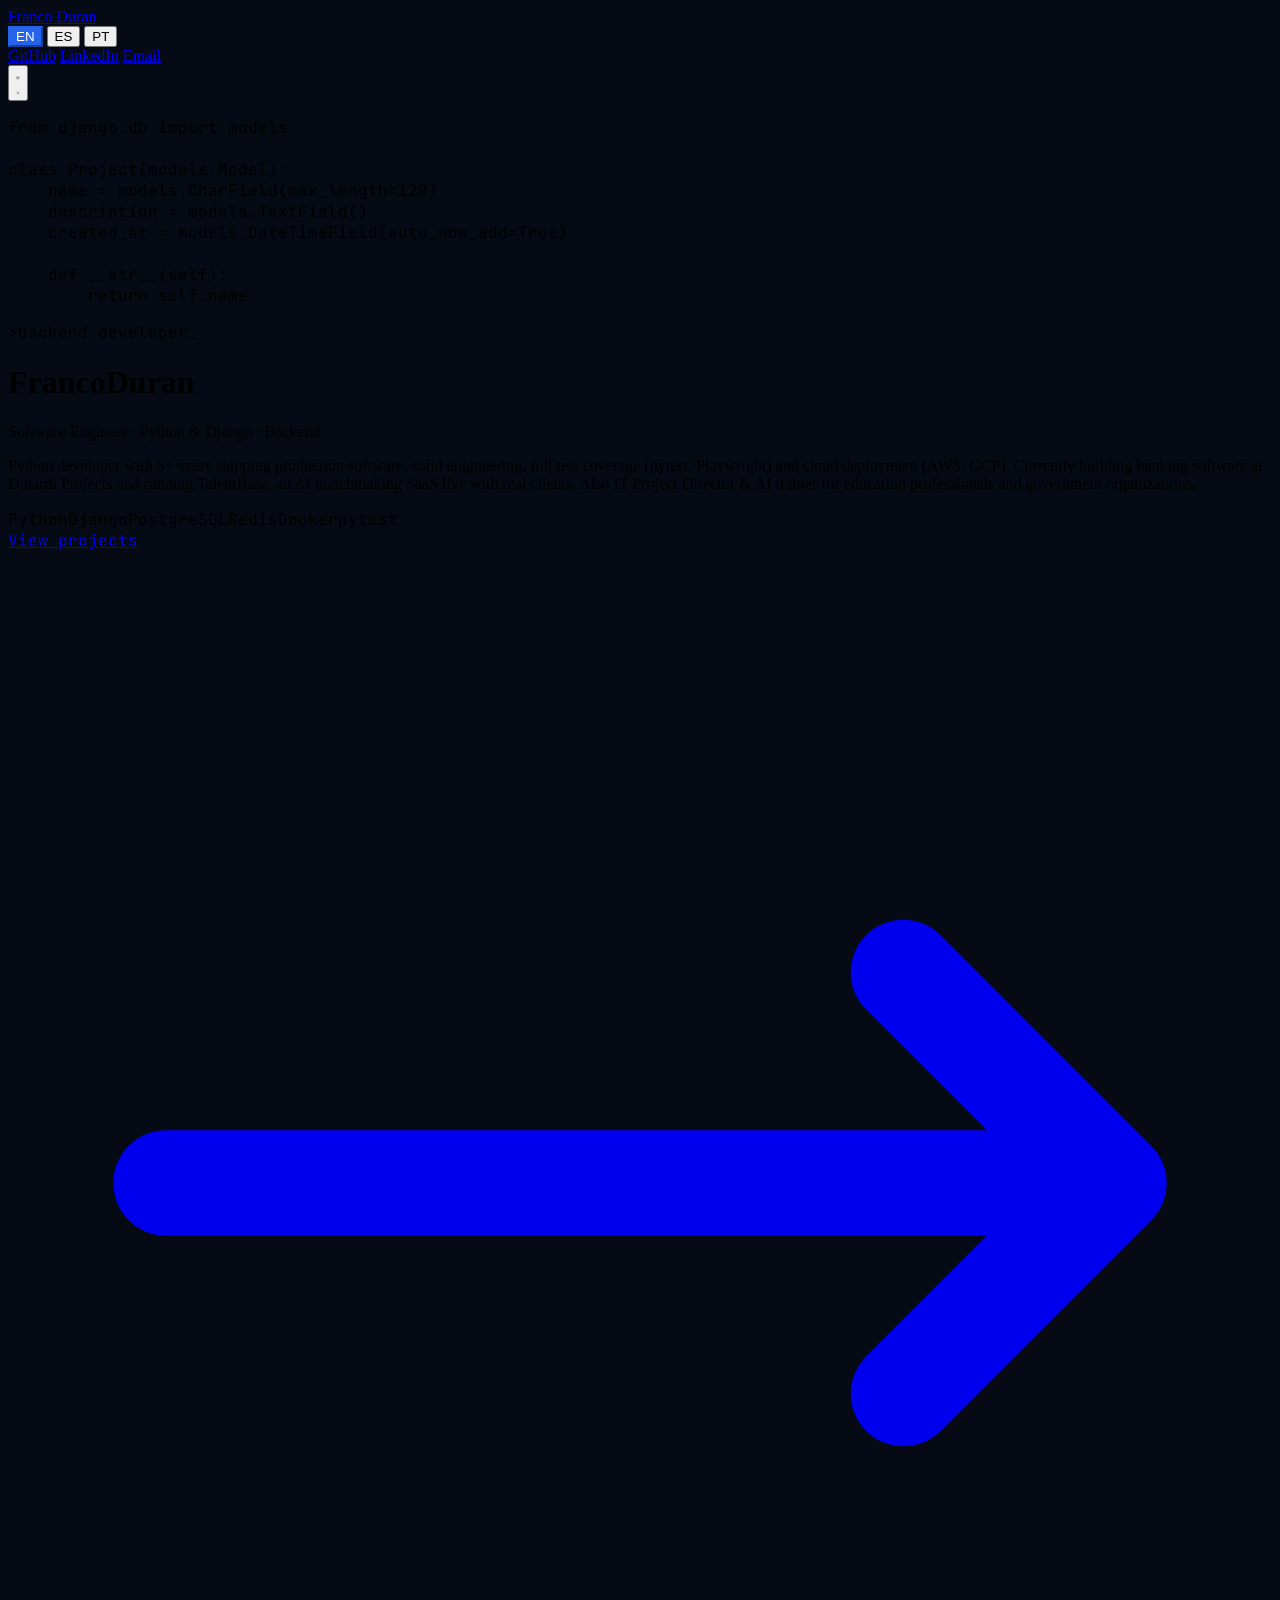
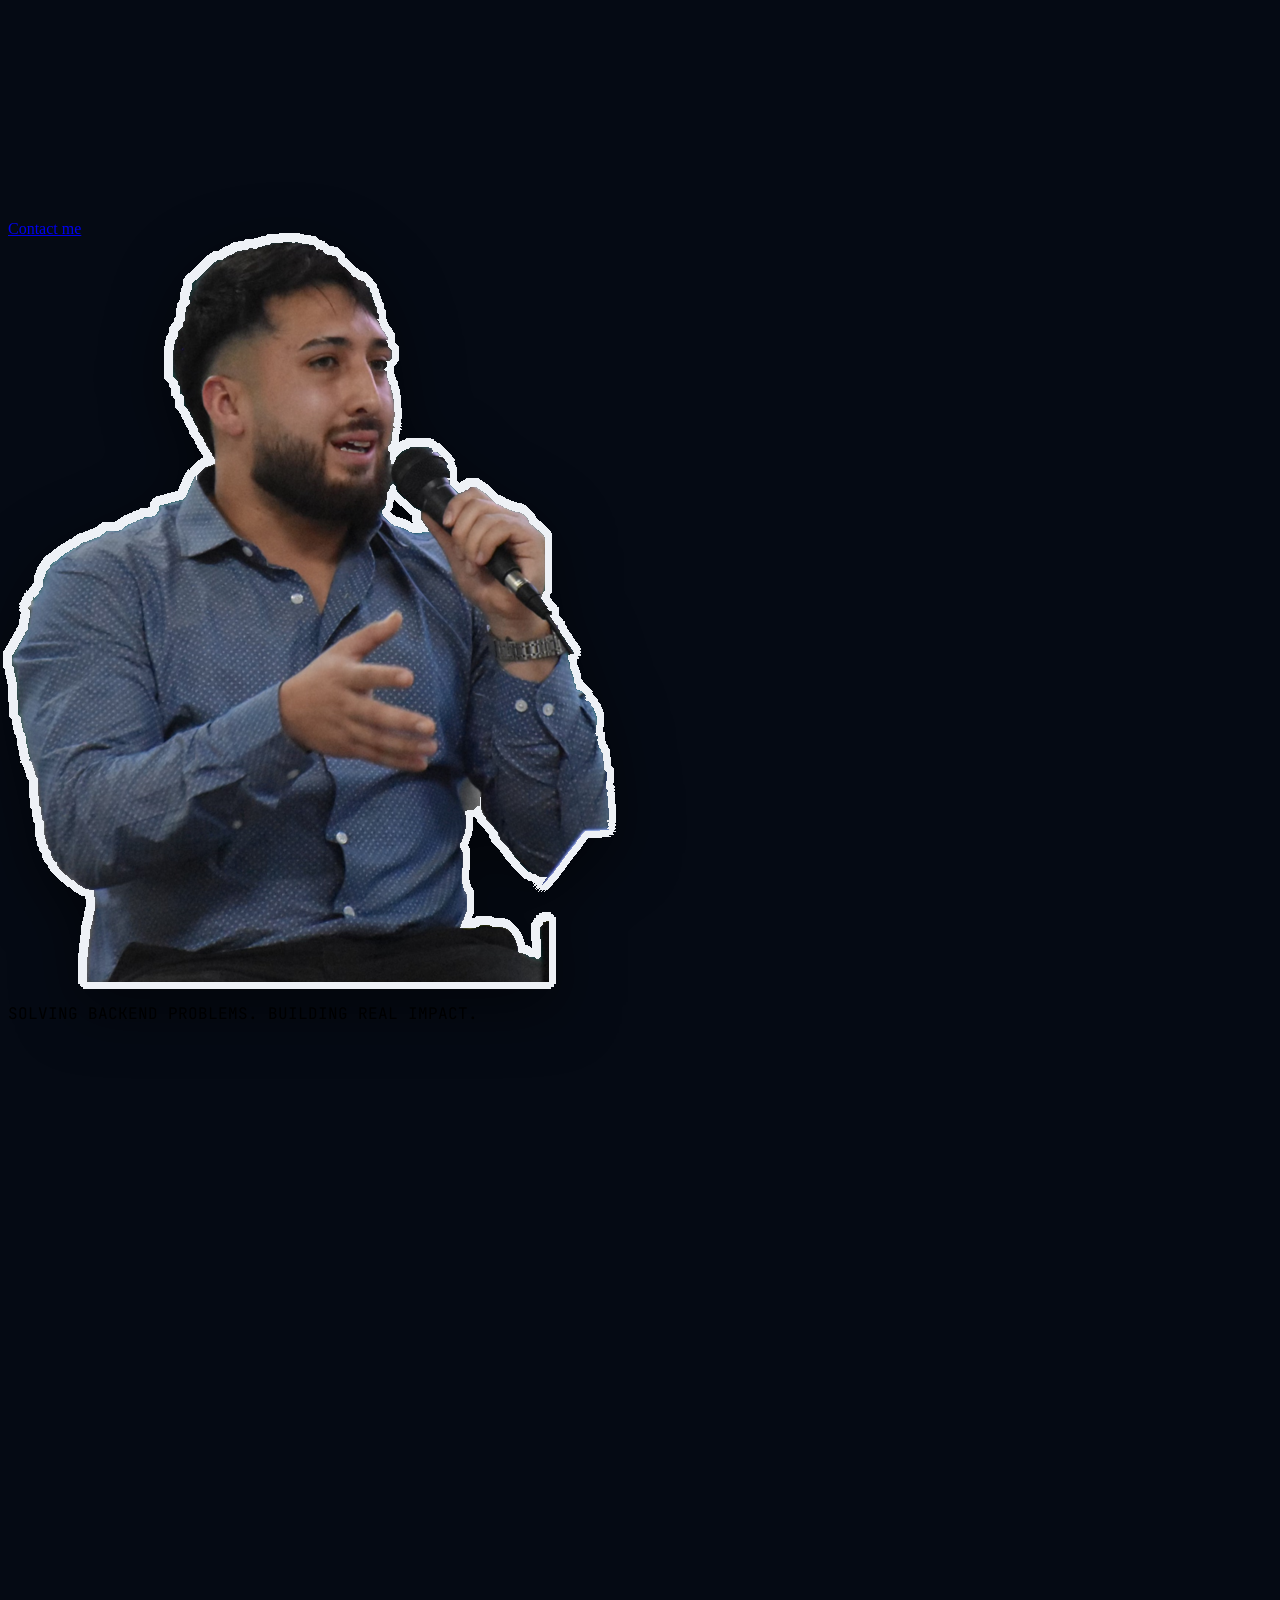
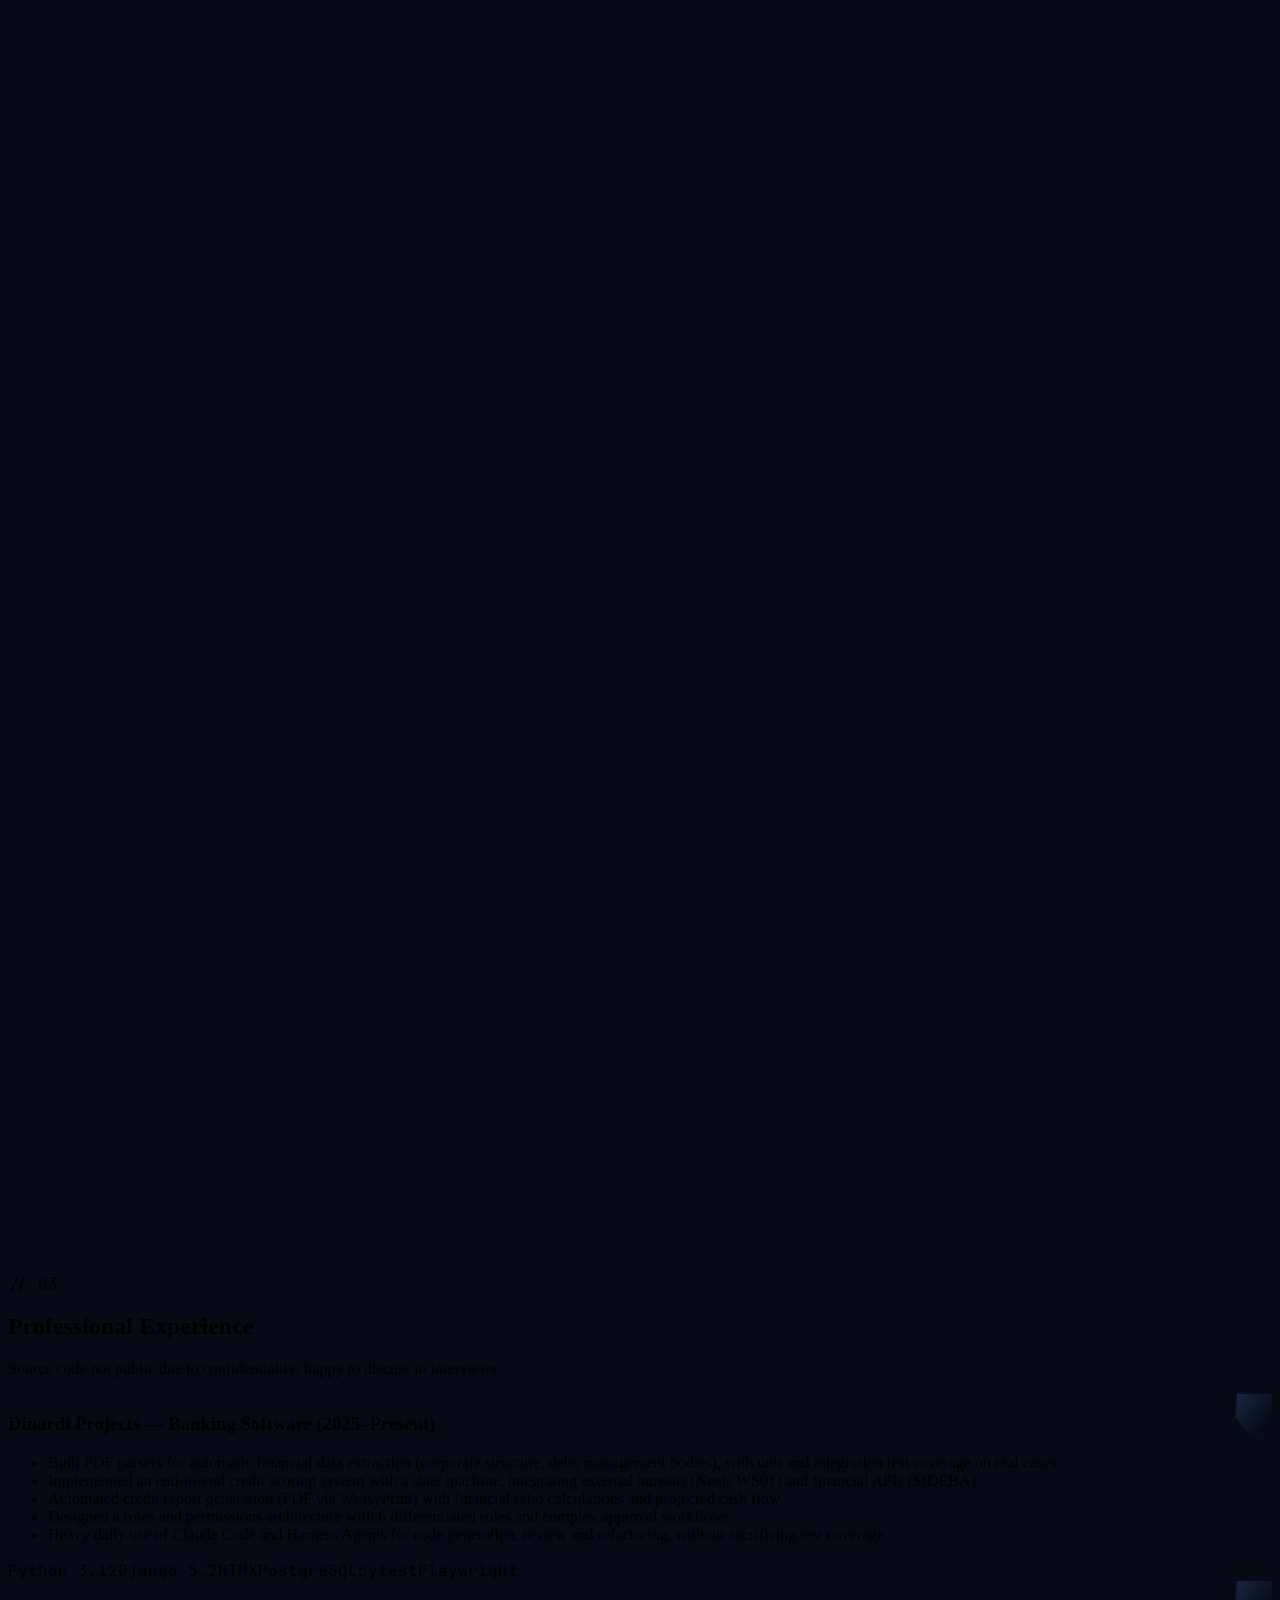
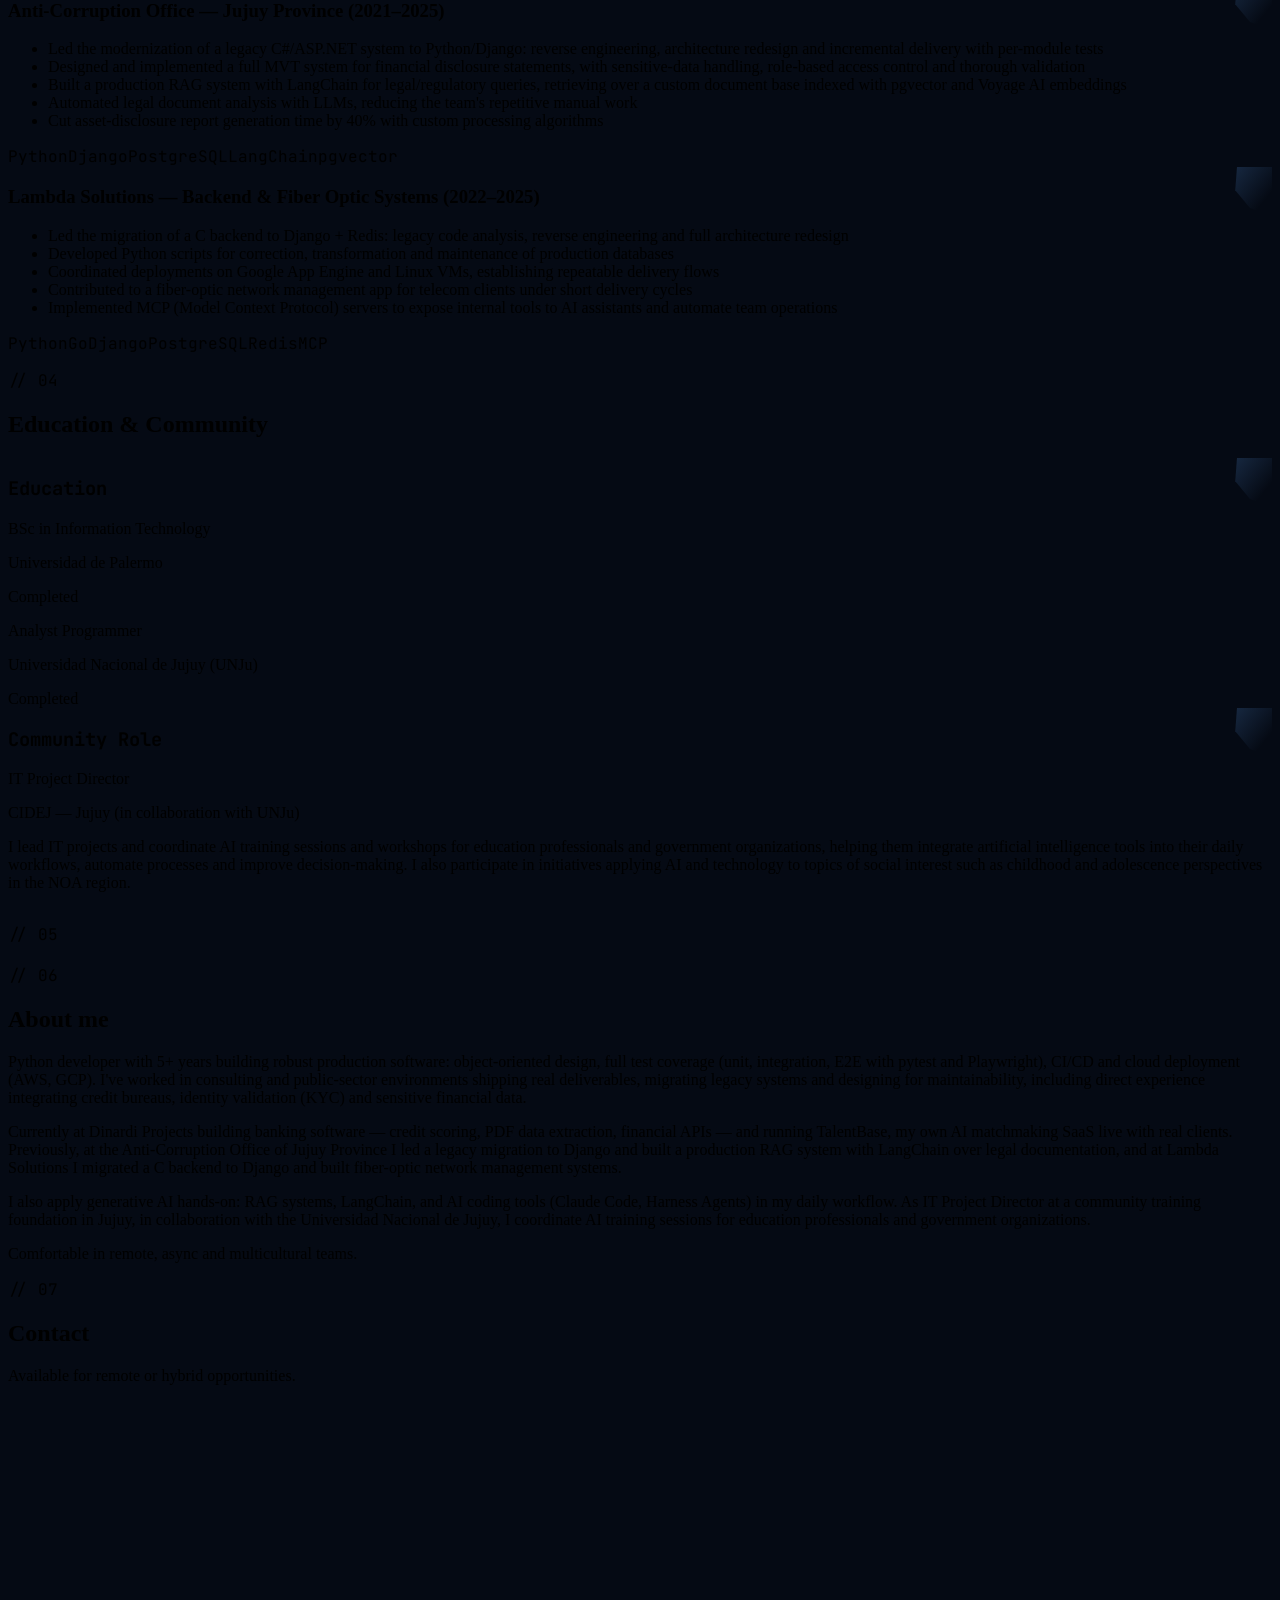
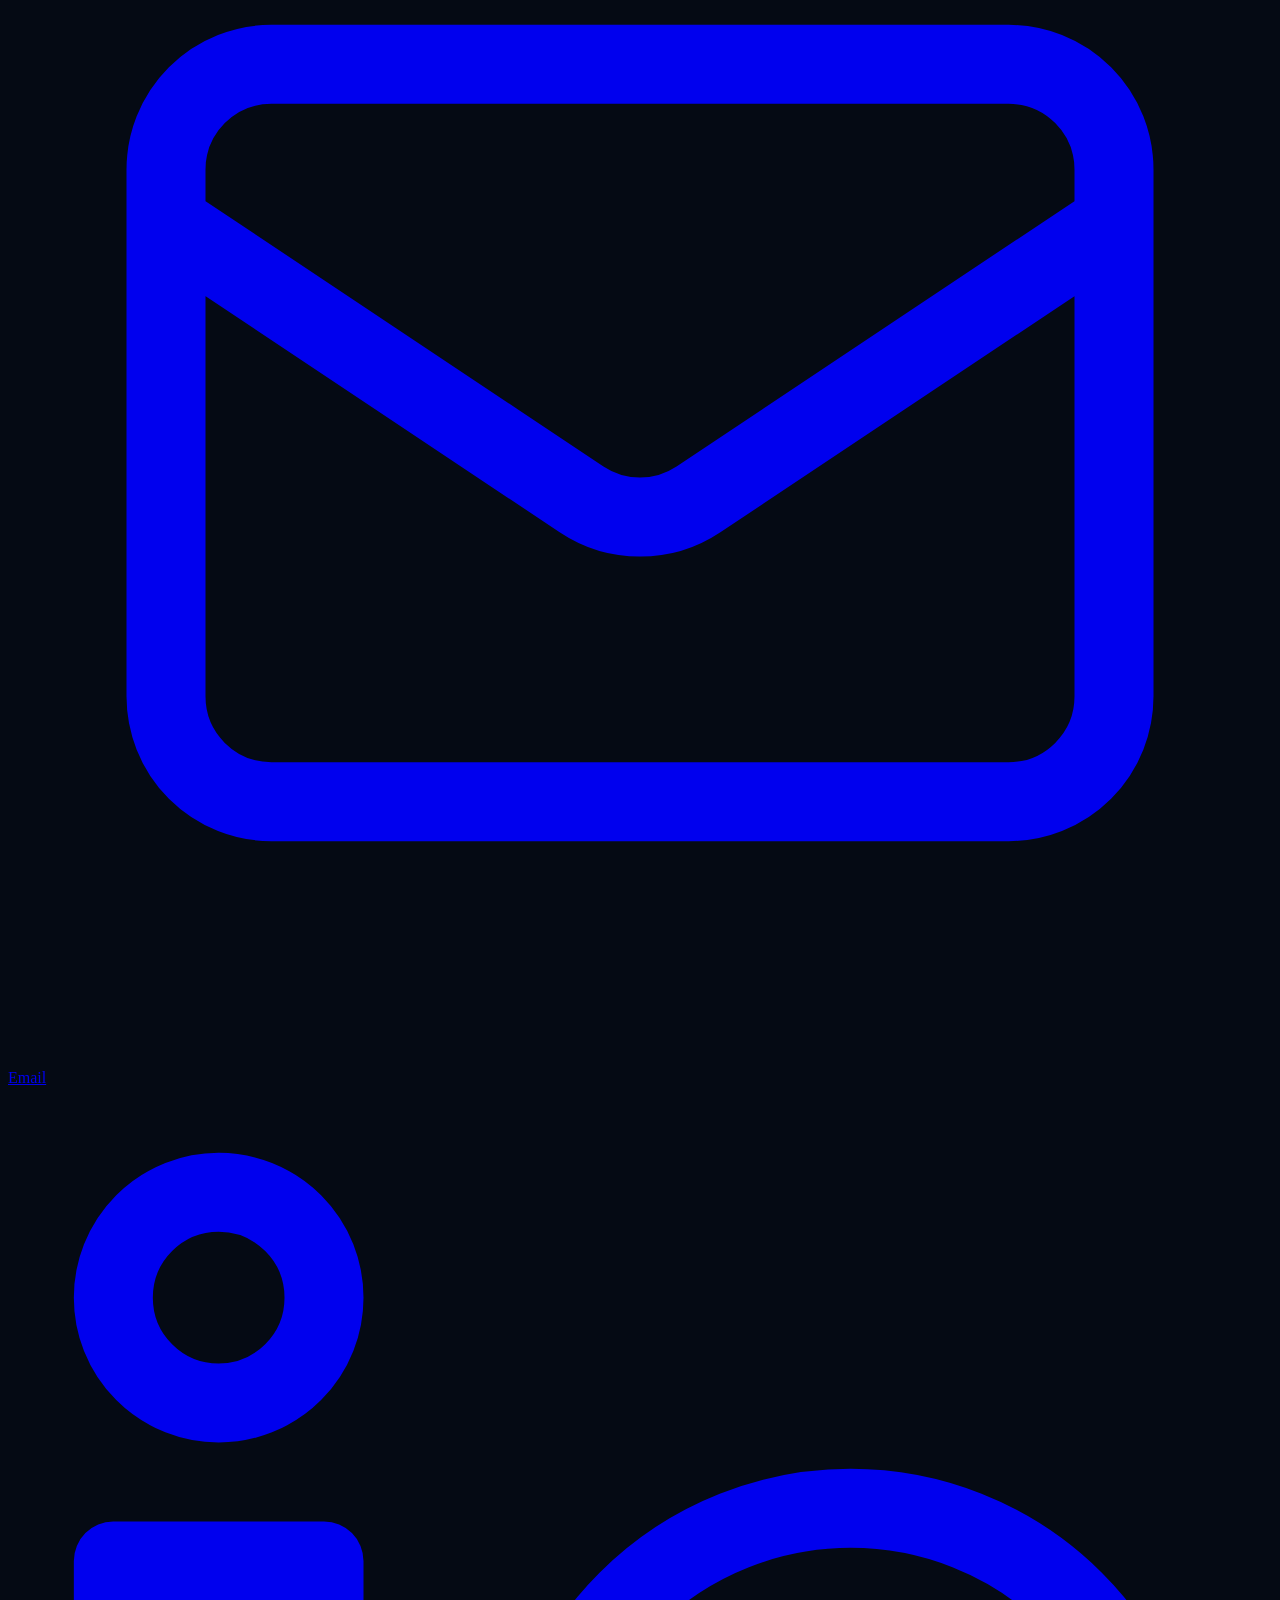
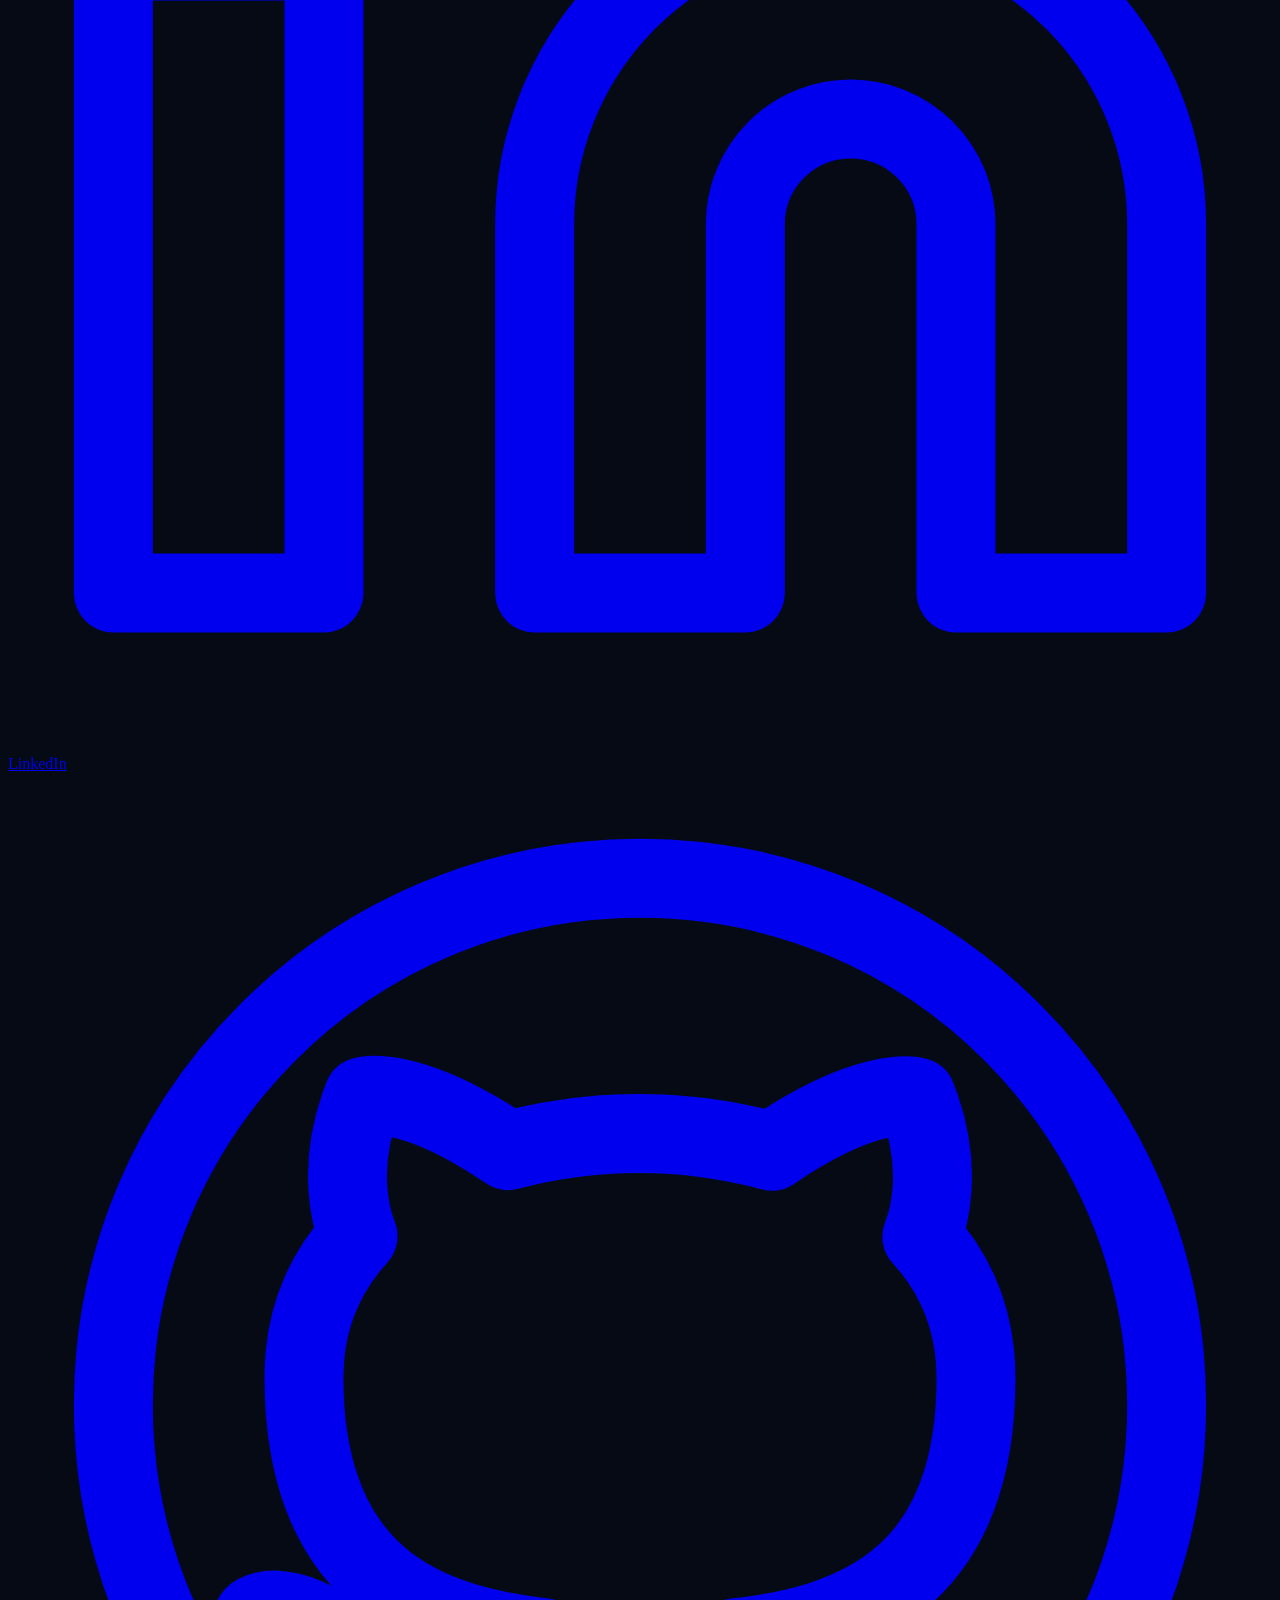
==== index.html @ bd9c3207 "Redesign portfolio with poster/collage visual style Torn-paper collage aesthetic across all sections" ====
<!DOCTYPE html>
<html lang="en" class="scroll-smooth">
<head>
  <meta charset="UTF-8" />
  <meta name="viewport" content="width=device-width, initial-scale=1.0" />
  <title>Franco Duran — Backend Developer · Python & Django</title>
  <meta name="description" content="Franco Duran: Backend/Software Engineer specialized in Python, Django and production RAG systems. IT Project Director, AI trainer for educators." />
  <meta name="theme-color" content="#0a0f1a" />
  <script src="https://cdn.tailwindcss.com"></script>
  <script>
    tailwind.config = {
      theme: {
        extend: {
          colors: {
            base:    { 950:'#050a14', 900:'#0a0f1a', 800:'#0f1629', 700:'#151d35' },
            accent:  { 400:'#60a5fa', 500:'#3b82f6', 600:'#2563eb' },
            surface: { 800:'#111827', 700:'#1a2236', 600:'#1e2a3f' },
            paper:   '#eef1f6',
            muted:   '#94a3b8',
          },
          fontFamily: {
            sans: ['Inter','system-ui','sans-serif'],
            display: ['"Archivo Black"','Inter','system-ui','sans-serif'],
            mono: ['"JetBrains Mono"','ui-monospace','SFMono-Regular','monospace'],
          },
        }
      }
    }
  </script>
  <link rel="preconnect" href="https://fonts.googleapis.com" />
  <link rel="preconnect" href="https://fonts.gstatic.com" crossorigin />
  <link href="https://fonts.googleapis.com/css2?family=Inter:wght@300;400;500;600;700&family=Archivo+Black&family=JetBrains+Mono:wght@400;500;600;700&display=swap" rel="stylesheet" />
  <style>
    body { background: #050a14; }
    ::-webkit-scrollbar { width: 6px; }
    ::-webkit-scrollbar-track { background: #0a0f1a; }
    ::-webkit-scrollbar-thumb { background: #1e2a3f; border-radius: 3px; }
    .card-hover { transition: transform .25s ease, box-shadow .25s ease, border-color .25s ease; }
    .card-hover:hover { transform: translateY(-4px); box-shadow: 0 8px 30px rgba(59,130,246,.12); border-color: #2563eb; }
    .badge { font-family: 'JetBrains Mono', ui-monospace, monospace; transition: background .2s ease, color .2s ease; }
    .badge:hover { background: #2563eb; color: #fff; }
    .fade-in { opacity:0; transform:translateY(18px); transition: opacity .5s ease, transform .5s ease; }
    .fade-in.visible { opacity:1; transform:translateY(0); }
    .nav-link { position:relative; }
    .nav-link::after { content:''; position:absolute; bottom:-2px; left:0; width:0; height:2px; background:#3b82f6; transition:width .25s ease; }
    .nav-link:hover::after { width:100%; }
    .lang-btn { transition: all .2s ease; }
    .lang-btn.active { background: #2563eb; color: #fff; border-color: #2563eb; }
    /* Mobile menu */
    .mobile-menu { display:none; }
    .mobile-menu.open { display:flex; }

    /* ── Collage / torn-paper system ── */
    .dot-grid {
      background-image: radial-gradient(rgba(96,165,250,.35) 1px, transparent 1px);
      background-size: 22px 22px;
    }
    .noise-overlay {
      background-image: url("data:image/svg+xml,%3Csvg xmlns='http://www.w3.org/2000/svg' width='120' height='120'%3E%3Cfilter id='n'%3E%3CfeTurbulence type='fractalNoise' baseFrequency='0.9' numOctaves='2' stitchTiles='stitch'/%3E%3C/filter%3E%3Crect width='100%25' height='100%25' filter='url(%23n)' opacity='0.035'/%3E%3C/svg%3E");
      mix-blend-mode: overlay;
    }
    .tag-mono {
      font-family: 'JetBrains Mono', ui-monospace, monospace;
    }
    /* Torn paper shard — decorative, behind headlines */
    .torn-shard {
      clip-path: polygon(4% 0%, 100% 8%, 96% 92%, 2% 100%, 8% 55%, 0% 48%);
    }
    .torn-shard-alt {
      clip-path: polygon(0% 6%, 92% 0%, 100% 60%, 94% 100%, 40% 96%, 6% 88%);
    }
    /* Card torn corner accent (light touch, keeps text area clean) */
    .torn-card { position: relative; overflow: hidden; }
    .torn-card::after {
      content: '';
      position: absolute;
      top: -14px; right: -14px;
      width: 64px; height: 64px;
      background: linear-gradient(135deg, rgba(96,165,250,.28), rgba(96,165,250,0) 70%);
      clip-path: polygon(30% 0%, 100% 0%, 100% 70%, 70% 100%, 40% 85%, 20% 55%);
      transform: rotate(-6deg);
      pointer-events: none;
    }
    .tape {
      position: absolute;
      background: rgba(238,241,246,.9);
      box-shadow: 0 2px 6px rgba(0,0,0,.25);
    }
    /* Die-cut sticker outline for the transparent hero cutout */
    .sticker-cutout {
      filter:
        drop-shadow(3px 0 0 #eef1f6)
        drop-shadow(-3px 0 0 #eef1f6)
        drop-shadow(0 3px 0 #eef1f6)
        drop-shadow(0 -3px 0 #eef1f6)
        drop-shadow(2.4px 2.4px 0 #eef1f6)
        drop-shadow(-2.4px 2.4px 0 #eef1f6)
        drop-shadow(2.4px -2.4px 0 #eef1f6)
        drop-shadow(-2.4px -2.4px 0 #eef1f6)
        drop-shadow(0 18px 30px rgba(0,0,0,.5));
    }
  </style>

  <!-- ══════════════════════════════════════════════
       SITE_DATA — EDIT YOUR CONTENT HERE
  ══════════════════════════════════════════════ -->
  <script>
    const SITE_DATA = {

      profile: {
        name:      "Franco Duran",
        role:      "Software Engineer · Python & Django · Backend",
        location:  "",
        email:     "francoduran232@gmail.com",
        github:    "https://github.com/francoduran23",
        linkedin:  "https://www.linkedin.com/in/francoduran23/",
        phone:     "YOUR_PHONE",
        showPhone: false,
        photo:     "persona_recortada_original.png",
      },

      /* ── i18n ── */
      i18n: {
        en: {
          tagline: "Python developer with 5+ years shipping production software: solid engineering, full test coverage (pytest, Playwright) and cloud deployment (AWS, GCP). Currently building banking software at Dinardi Projects and running TalentBase, an AI matchmaking SaaS live with real clients. Also IT Project Director & AI trainer for education professionals and government organizations.",
          navProjects: "Projects",
          heroTag: "backend developer",
          heroNote: "SOLVING BACKEND PROBLEMS.\nBUILDING REAL IMPACT.",
          heroBtn1: "View projects",
          heroBtn2: "Contact me",
          snapshotTitle: "Tech & Languages",
          techTitle: "Tech Stack",
          langTitle: "Languages",
          projectsTitle: "Featured Projects",
          projectsSub: "Personal projects and MVPs — what I can share publicly.",
          problemLabel: "Problem",
          solutionLabel: "Solution",
          impactLabel: "Impact",
          workTitle: "Professional Experience",
          workSub: "Source code not public due to confidentiality; happy to discuss in interviews.",
          eduTitle: "Education & Community",
          eduLabel: "Education",
          communityLabel: "Community Role",
          labTitle: "Lab / Archived",
          labSub: "Prototypes and experiments — what I learned matters more than the code.",
          learnedLabel: "Learned",
          aboutTitle: "About me",
          aboutText: "Python developer with 5+ years building robust production software: object-oriented design, full test coverage (unit, integration, E2E with pytest and Playwright), CI/CD and cloud deployment (AWS, GCP). I've worked in consulting and public-sector environments shipping real deliverables, migrating legacy systems and designing for maintainability, including direct experience integrating credit bureaus, identity validation (KYC) and sensitive financial data.\n\nCurrently at Dinardi Projects building banking software — credit scoring, PDF data extraction, financial APIs — and running TalentBase, my own AI matchmaking SaaS live with real clients. Previously, at the Anti-Corruption Office of Jujuy Province I led a legacy migration to Django and built a production RAG system with LangChain over legal documentation, and at Lambda Solutions I migrated a C backend to Django and built fiber-optic network management systems.\n\nI also apply generative AI hands-on: RAG systems, LangChain, and AI coding tools (Claude Code, Harness Agents) in my daily workflow. As IT Project Director at a community training foundation in Jujuy, in collaboration with the Universidad Nacional de Jujuy, I coordinate AI training sessions for education professionals and government organizations.\n\nComfortable in remote, async and multicultural teams.",
          contactTitle: "Contact",
          contactSub: "Available for remote or hybrid opportunities.",
          footerText: "Built with focus, coffee and a bit of AI.",
          completed: "Completed",
        },
        es: {
          tagline: "Desarrollador Python con más de 5 años construyendo software en producción: ingeniería sólida, cobertura de tests (pytest, Playwright) y despliegue en la nube (AWS, GCP). Actualmente desarrollo software bancario en Dinardi Projects y llevo adelante TalentBase, un SaaS de matchmaking con IA en producción con clientes reales. También soy Director de Proyectos IT y capacitador en IA para profesionales de la educación y organismos gubernamentales.",
          navProjects: "Proyectos",
          heroTag: "desarrollador backend",
          heroNote: "RESOLVIENDO PROBLEMAS BACKEND.\nCONSTRUYENDO IMPACTO REAL.",
          heroBtn1: "Ver proyectos",
          heroBtn2: "Contactar",
          snapshotTitle: "Tech & Idiomas",
          techTitle: "Tech Stack",
          langTitle: "Idiomas",
          projectsTitle: "Proyectos Destacados",
          projectsSub: "Proyectos personales y MVPs — lo que puedo mostrar públicamente.",
          problemLabel: "Problema",
          solutionLabel: "Solución",
          impactLabel: "Impacto",
          workTitle: "Experiencia Profesional",
          workSub: "Código no público por confidencialidad; explicable en entrevista.",
          eduTitle: "Formación & Comunidad",
          eduLabel: "Educación",
          communityLabel: "Rol en Comunidad",
          labTitle: "Lab / Archivados",
          labSub: "Prototipos y experimentos — lo que aprendí importa más que el código.",
          learnedLabel: "Aprendizaje",
          aboutTitle: "Sobre mí",
          aboutText: "Desarrollador Python con más de 5 años construyendo software robusto en producción: diseño orientado a objetos, cobertura de tests completa (unitarios, integración, E2E con pytest y Playwright), CI/CD y despliegue en la nube (AWS, GCP). Trabajé en consultoría y organismos públicos con entregas reales, migración de sistemas legacy y arquitecturas orientadas a la mantenibilidad, incluyendo experiencia directa integrando bureaus crediticios, validación de identidad (KYC) y datos financieros sensibles.\n\nActualmente en Dinardi Projects desarrollo software bancario — scoring crediticio, extracción de datos de PDFs, APIs financieras — y llevo adelante TalentBase, mi propio SaaS de matchmaking con IA, en producción con clientes reales. Antes, en la Oficina Anticorrupción de la Provincia de Jujuy lideré una migración de sistema legacy a Django y construí un sistema RAG en producción con LangChain sobre normativa legal, y en Lambda Solutions migré un backend en C a Django y desarrollé sistemas de gestión de redes de fibra óptica.\n\nTambién aplico IA generativa de forma concreta: sistemas RAG, LangChain, y herramientas de IA (Claude Code, Harness Agents) en mi flujo de trabajo diario. Como Director de Proyectos IT en una fundación de capacitación comunitaria en Jujuy, en colaboración con la Universidad Nacional de Jujuy, coordino charlas y capacitaciones en IA para profesionales de la educación y organismos gubernamentales.\n\nCómodo en equipos remotos, async y multiculturales.",
          contactTitle: "Contacto",
          contactSub: "Disponible para oportunidades remotas o híbridas.",
          footerText: "Hecho con foco, café y algo de IA.",
          completed: "Completo",
        },
        pt: {
          tagline: "Desenvolvedor Python com mais de 5 anos construindo software em produção: engenharia sólida, cobertura de testes (pytest, Playwright) e deploy em nuvem (AWS, GCP). Atualmente desenvolvendo software bancário na Dinardi Projects e liderando a TalentBase, um SaaS de matchmaking com IA em produção com clientes reais. Também sou Diretor de Projetos de TI e instrutor de IA para profissionais da educação e organizações governamentais.",
          navProjects: "Projetos",
          heroTag: "desenvolvedor backend",
          heroNote: "RESOLVENDO PROBLEMAS DE BACKEND.\nCONSTRUINDO IMPACTO REAL.",
          heroBtn1: "Ver projetos",
          heroBtn2: "Contato",
          snapshotTitle: "Tech & Idiomas",
          techTitle: "Tech Stack",
          langTitle: "Idiomas",
          projectsTitle: "Projetos em Destaque",
          projectsSub: "Projetos pessoais e MVPs — o que posso mostrar publicamente.",
          problemLabel: "Problema",
          solutionLabel: "Solução",
          impactLabel: "Impacto",
          workTitle: "Experiência Profissional",
          workSub: "Código não público por confidencialidade; posso explicar em entrevista.",
          eduTitle: "Formação & Comunidade",
          eduLabel: "Educação",
          communityLabel: "Papel na Comunidade",
          labTitle: "Lab / Arquivados",
          labSub: "Protótipos e experimentos — o que aprendi importa mais que o código.",
          learnedLabel: "Aprendizado",
          aboutTitle: "Sobre mim",
          aboutText: "Desenvolvedor Python com mais de 5 anos construindo software robusto em produção: design orientado a objetos, cobertura de testes completa (unitários, integração, E2E com pytest e Playwright), CI/CD e deploy em nuvem (AWS, GCP). Trabalhei em consultoria e organismos públicos com entregas reais, migração de sistemas legados e arquiteturas orientadas à manutenibilidade, incluindo experiência direta integrando bureaus de crédito, validação de identidade (KYC) e dados financeiros sensíveis.\n\nAtualmente na Dinardi Projects desenvolvo software bancário — scoring de crédito, extração de dados de PDFs, APIs financeiras — e lidero a TalentBase, meu próprio SaaS de matchmaking com IA, em produção com clientes reais. Antes, na Oficina Anticorrupción da Província de Jujuy liderei uma migração de sistema legado para Django e construí um sistema RAG em produção com LangChain sobre normativa legal, e na Lambda Solutions migrei um backend em C para Django e desenvolvi sistemas de gestão de redes de fibra óptica.\n\nTambém aplico IA generativa de forma concreta: sistemas RAG, LangChain, e ferramentas de IA (Claude Code, Harness Agents) no meu fluxo de trabalho diário. Como Diretor de Projetos de TI em uma fundação de capacitação comunitária em Jujuy, em colaboração com a Universidad Nacional de Jujuy, coordeno palestras e capacitações em IA para profissionais da educação e organizações governamentais.\n\nConfortável em equipes remotas, assíncronas e multiculturais.",
          contactTitle: "Contato",
          contactSub: "Disponível para oportunidades remotas ou híbridas.",
          footerText: "Feito com foco, café e um pouco de IA.",
          completed: "Concluído",
        },
      },

      languages: [
        { label: "Spanish",    level: { en:"Native", es:"Nativo", pt:"Nativo" } },
        { label: "Portuguese", level: { en:"Intermediate", es:"Intermedio", pt:"Intermediário" } },
        { label: "English",    level: { en:"Intermediate (B1)", es:"Intermedio (B1)", pt:"Intermediário (B1)" } },
      ],

      skills: [
        "Python","Django","FastAPI","HTMX","Celery",
        "PostgreSQL","Redis","pytest","Playwright",
        "Docker","AWS","GCP","LangChain","pgvector",
        "MCP","Claude Code","Go",
      ],

      heroPills: ["Python","Django","PostgreSQL","Redis","Docker","pytest"],

      featuredProjects: [
        {
          title:    "TalentBase",
          image:    "talentbase.jpg",
          imagePosition: "object-top",
          oneLiner: "AI-powered talent matchmaking SaaS — live with real clients",
          problem:  "Recruiters struggle to match candidates to job openings efficiently with plain keyword search",
          solution: "End-to-end SaaS matching candidates to vacancies with LLMs and Voyage AI embeddings, semantic scoring over pgvector and LLM-based ranking for match explainability",
          impact:   "Multi-tenant Django backend live in production, giving recruiters automated, explainable candidate-fit reports",
          stack:    ["Django","PostgreSQL","pgvector","LangChain","Voyage AI"],
          demoUrl:  "",
          repoUrl:  "",
          status:   "Live",
        },
        {
          title:    "Mission Match",
          image:    "hackaton.jpg",
          imagePosition: "object-[center_42%]",
          oneLiner: "AI-powered volunteer matching for parishes — 1st place, Acutis Summit hackathon",
          problem:  "Parish ministries struggle to match volunteers to the roles that best fit their skills, interests and availability",
          solution: "An AI matching engine connecting volunteers to ministry roles using semantic search over skills and interests, following the same approach as TalentBase",
          impact:   "Built end-to-end during the Acutis Summit hackathon (Expo Católica) — won 1st place as champion team",
          stack:    ["Python","Django","PostgreSQL","pgvector","LangChain"],
          demoUrl:  "",
          repoUrl:  "",
          status:   "Hackathon Winner",
        },
        {
          title:    "CIDEJ",
          image:    "cidej.png",
          oneLiner: "Website for a community training foundation in Jujuy",
          problem:  "The foundation lacked an online presence to communicate its mission and programs",
          solution: "Built a website to showcase the foundation's projects, AI training sessions and community initiatives",
          impact:   "Gives visibility to the foundation and facilitates outreach to education professionals and government organizations",
          stack:    ["TypeScript","PostgreSQL","Docker"],
          demoUrl:  "https://www.cidej23.org",
          repoUrl:  "",
          status:   "Live",
        },
        {
          title:    "EmpathIA",
          image:    "emphatia.png",
          oneLiner: "AI-powered app that transforms aggressive messages into empathetic communication",
          problem:  "Misinterpreted messages ruin important conversations — between separated parents, family members, couples and friends",
          solution: "Therapeutic AI that rewrites messages in real time using specialized prompt engineering and a custom knowledge base of therapeutic patterns, with anonymous and temporary chat for maximum privacy",
          impact:   "Combines psychology with technology to solve real interpersonal communication problems, applicable to couples, separated parents, families and friendships",
          stack:    ["Django","WebSockets","OpenAI","Railway"],
          demoUrl:  "https://emphatia.up.railway.app",
          repoUrl:  "",
          status:   "MVP",
        },
        {
          title:    "Vigo Inmobiliaria",
          image:    "inmo.png",
          oneLiner: "Real estate platform for buying and selling properties",
          problem:  "Real estate agencies need a modern online presence to showcase listings and connect with buyers",
          solution: "Built a full web platform with property listings, search and contact features powered by Firebase",
          impact:   "Provides a streamlined experience for buyers and sellers, digitalizing the real estate process",
          stack:    ["Firebase","Google Cloud"],
          demoUrl:  "https://vigoinmobiliaria.com",
          repoUrl:  "",
          status:   "Live",
        },
      ],

      workHighlights: [
        {
          title:   "Dinardi Projects — Banking Software (2025–Present)",
          bullets: [
            "Built PDF parsers for automatic financial data extraction (corporate structure, debt, management bodies), with unit and integration test coverage on real cases",
            "Implemented an end-to-end credit scoring system with a state machine, integrating external bureaus (Nosis WS01) and financial APIs (SIDEBA)",
            "Automated credit report generation (PDF via WeasyPrint) with financial ratio calculations and projected cash flow",
            "Designed a roles and permissions architecture with 6 differentiated roles and complex approval workflows",
            "Heavy daily use of Claude Code and Harness Agents for code generation, review and refactoring, without sacrificing test coverage",
          ],
          stack: ["Python 3.12","Django 5.2","HTMX","PostgreSQL","pytest","Playwright"],
        },
        {
          title:   "Anti-Corruption Office — Jujuy Province (2021–2025)",
          bullets: [
            "Led the modernization of a legacy C#/ASP.NET system to Python/Django: reverse engineering, architecture redesign and incremental delivery with per-module tests",
            "Designed and implemented a full MVT system for financial disclosure statements, with sensitive-data handling, role-based access control and thorough validation",
            "Built a production RAG system with LangChain for legal/regulatory queries, retrieving over a custom document base indexed with pgvector and Voyage AI embeddings",
            "Automated legal document analysis with LLMs, reducing the team's repetitive manual work",
            "Cut asset-disclosure report generation time by 40% with custom processing algorithms",
          ],
          stack: ["Python","Django","PostgreSQL","LangChain","pgvector"],
        },
        {
          title:   "Lambda Solutions — Backend & Fiber Optic Systems (2022–2025)",
          bullets: [
            "Led the migration of a C backend to Django + Redis: legacy code analysis, reverse engineering and full architecture redesign",
            "Developed Python scripts for correction, transformation and maintenance of production databases",
            "Coordinated deployments on Google App Engine and Linux VMs, establishing repeatable delivery flows",
            "Contributed to a fiber-optic network management app for telecom clients under short delivery cycles",
            "Implemented MCP (Model Context Protocol) servers to expose internal tools to AI assistants and automate team operations",
          ],
          stack: ["Python","Go","Django","PostgreSQL","Redis","MCP"],
        },
      ],

      labProjects: [],

      education: [
        {
          degree:      "BSc in Information Technology",
          institution: "Universidad de Palermo",
          status:      "completed",
        },
        {
          degree:      "Analyst Programmer",
          institution: "Universidad Nacional de Jujuy (UNJu)",
          status:      "completed",
        },
      ],

      communityRoles: [
        {
          role:         "IT Project Director",
          organization: "CIDEJ — Jujuy (in collaboration with UNJu)",
          description: {
            en: "I lead IT projects and coordinate AI training sessions and workshops for education professionals and government organizations, helping them integrate artificial intelligence tools into their daily workflows, automate processes and improve decision-making. I also participate in initiatives applying AI and technology to topics of social interest such as childhood and adolescence perspectives in the NOA region.",
            es: "Dirijo proyectos tecnológicos y coordino charlas y capacitaciones sobre inteligencia artificial tanto para profesionales de la educación como para organismos gubernamentales, facilitando la integración de herramientas de IA en sus flujos de trabajo, la automatización de procesos y la mejora en la toma de decisiones. También participo en iniciativas que aplican IA y tecnologías a temas de interés social como la perspectiva de infancias y adolescencias en el NOA.",
            pt: "Lidero projetos de TI e coordeno capacitações sobre inteligência artificial tanto para profissionais da educação quanto para organizações governamentais, facilitando a integração de ferramentas de IA em seus fluxos de trabalho, a automatização de processos e a melhoria na tomada de decisões. Também participo de iniciativas que aplicam IA e tecnologias a temas de interesse social como a perspectiva de infâncias e adolescências na região do NOA.",
          },
        },
      ],
    };
  </script>
</head>

<body class="font-sans text-slate-300 antialiased">

  <!-- ─── NAVBAR ─── -->
  <nav id="navbar" class="fixed top-0 inset-x-0 z-50 border-b border-white/5 bg-base-950/80 backdrop-blur-md">
    <div class="mx-auto flex max-w-6xl items-center justify-between px-4 sm:px-6 py-3 sm:py-4">
      <a href="#" class="font-display text-sm sm:text-base uppercase text-white tracking-tight" id="nav-name"></a>
      <!-- Desktop nav -->
      <div class="hidden sm:flex items-center gap-4">
        <div class="flex items-center gap-1 mr-2" id="lang-switcher">
          <button data-lang="en" class="lang-btn text-[11px] font-semibold px-2.5 py-1 rounded-md border border-white/10 text-slate-400 hover:text-white active" aria-label="English">EN</button>
          <button data-lang="es" class="lang-btn text-[11px] font-semibold px-2.5 py-1 rounded-md border border-white/10 text-slate-400 hover:text-white" aria-label="Español">ES</button>
          <button data-lang="pt" class="lang-btn text-[11px] font-semibold px-2.5 py-1 rounded-md border border-white/10 text-slate-400 hover:text-white" aria-label="Português">PT</button>
        </div>
        <a id="nav-gh" href="#" target="_blank" rel="noopener" aria-label="GitHub"
           class="nav-link text-muted hover:text-white text-sm transition-colors">GitHub</a>
        <a id="nav-li" href="#" target="_blank" rel="noopener" aria-label="LinkedIn"
           class="nav-link text-muted hover:text-white text-sm transition-colors">LinkedIn</a>
        <a id="nav-email" href="#" aria-label="Email"
           class="nav-link text-muted hover:text-white text-sm transition-colors">Email</a>
      </div>
      <!-- Mobile: only hamburger -->
      <button id="mobile-menu-btn" class="flex sm:hidden items-center justify-center text-slate-400 hover:text-white transition-colors p-1.5 rounded-lg hover:bg-white/5" aria-label="Menu">
        <svg id="menu-icon-open" class="h-5 w-5" fill="none" stroke="currentColor" stroke-width="2" viewBox="0 0 24 24"><path stroke-linecap="round" stroke-linejoin="round" d="M4 6h16M4 12h16M4 18h16"/></svg>
        <svg id="menu-icon-close" class="h-5 w-5 hidden" fill="none" stroke="currentColor" stroke-width="2" viewBox="0 0 24 24"><path stroke-linecap="round" stroke-linejoin="round" d="M6 18L18 6M6 6l12 12"/></svg>
      </button>
    </div>
    <!-- Mobile dropdown -->
    <div id="mobile-menu" class="mobile-menu sm:!hidden flex-col border-t border-white/5 bg-base-950/95 backdrop-blur-md">
      <div class="px-5 py-4 space-y-3">
        <a id="nav-gh-m" href="#" target="_blank" rel="noopener" class="flex items-center gap-3 text-slate-300 hover:text-white text-sm py-2 transition-colors">
          <svg class="h-4 w-4 text-accent-400" fill="none" stroke="currentColor" stroke-width="1.5" viewBox="0 0 24 24"><path stroke-linecap="round" stroke-linejoin="round" d="M12 2C6.477 2 2 6.477 2 12c0 4.418 2.865 8.167 6.839 9.49.5.09.682-.218.682-.483 0-.237-.009-.868-.014-1.703-2.782.605-3.369-1.34-3.369-1.34-.454-1.156-1.11-1.463-1.11-1.463-.908-.62.069-.607.069-.607 1.003.07 1.531 1.03 1.531 1.03.892 1.529 2.341 1.087 2.91.831.091-.647.35-1.087.636-1.337-2.22-.253-4.555-1.11-4.555-4.943 0-1.091.39-1.984 1.029-2.683-.103-.253-.446-1.27.098-2.647 0 0 .84-.269 2.75 1.025A9.564 9.564 0 0112 6.844a9.59 9.59 0 012.504.337c1.909-1.294 2.748-1.025 2.748-1.025.546 1.377.202 2.394.1 2.647.64.699 1.028 1.592 1.028 2.683 0 3.842-2.339 4.687-4.566 4.935.359.309.678.919.678 1.852 0 1.336-.012 2.415-.012 2.743 0 .267.18.578.688.48C19.138 20.163 22 16.418 22 12c0-5.523-4.477-10-10-10z"/></svg>
          GitHub
        </a>
        <a id="nav-li-m" href="#" target="_blank" rel="noopener" class="flex items-center gap-3 text-slate-300 hover:text-white text-sm py-2 transition-colors">
          <svg class="h-4 w-4 text-accent-400" fill="none" stroke="currentColor" stroke-width="1.5" viewBox="0 0 24 24"><path stroke-linecap="round" stroke-linejoin="round" d="M16 8a6 6 0 016 6v7h-4v-7a2 2 0 00-4 0v7h-4v-7a6 6 0 016-6zM2 9h4v12H2zM4 6a2 2 0 100-4 2 2 0 000 4z"/></svg>
          LinkedIn
        </a>
        <a id="nav-email-m" href="#" class="flex items-center gap-3 text-slate-300 hover:text-white text-sm py-2 transition-colors">
          <svg class="h-4 w-4 text-accent-400" fill="none" stroke="currentColor" stroke-width="1.5" viewBox="0 0 24 24"><path stroke-linecap="round" stroke-linejoin="round" d="M3 8l7.89 5.26a2 2 0 002.22 0L21 8M5 19h14a2 2 0 002-2V7a2 2 0 00-2-2H5a2 2 0 00-2 2v10a2 2 0 002 2z"/></svg>
          Email
        </a>
      </div>
      <div class="px-5 py-3 border-t border-white/5">
        <div class="flex items-center gap-1.5" id="lang-switcher-mobile">
          <button data-lang="en" class="lang-btn text-[11px] font-semibold px-3 py-1.5 rounded-md border border-white/10 text-slate-400 hover:text-white active" aria-label="English">EN</button>
          <button data-lang="es" class="lang-btn text-[11px] font-semibold px-3 py-1.5 rounded-md border border-white/10 text-slate-400 hover:text-white" aria-label="Español">ES</button>
          <button data-lang="pt" class="lang-btn text-[11px] font-semibold px-3 py-1.5 rounded-md border border-white/10 text-slate-400 hover:text-white" aria-label="Português">PT</button>
        </div>
      </div>
    </div>
  </nav>

  <!-- ─── HERO ─── -->
  <header class="relative min-h-screen flex items-center overflow-hidden pt-28 pb-16 sm:pt-24">
    <div class="pointer-events-none absolute -top-40 -left-40 h-[500px] w-[500px] rounded-full bg-accent-600/10 blur-[120px]"></div>
    <div class="pointer-events-none absolute -bottom-40 -right-40 h-[400px] w-[400px] rounded-full bg-accent-500/8 blur-[100px]"></div>
    <div class="pointer-events-none absolute top-20 left-0 h-56 w-56 dot-grid opacity-40 hidden sm:block"></div>
    <pre class="pointer-events-none absolute top-24 right-6 hidden xl:block tag-mono text-[11px] leading-5 text-accent-400/25 select-none">from django.db import models

class Project(models.Model):
    name = models.CharField(max_length=120)
    description = models.TextField()
    created_at = models.DateTimeField(auto_now_add=True)

    def __str__(self):
        return self.name</pre>

    <div class="relative z-10 mx-auto max-w-6xl px-4 sm:px-6 grid gap-14 lg:grid-cols-[1.1fr_0.9fr] items-center">
      <!-- Text column -->
      <div class="text-left min-w-0">
        <p class="tag-mono mb-4 inline-flex items-center gap-2 text-xs sm:text-sm text-accent-400 uppercase tracking-widest">
          <span>&gt;</span><span id="hero-tag"></span><span class="text-white/40">_</span>
        </p>
        <h1 class="font-display uppercase leading-[0.92] tracking-tight text-white text-5xl sm:text-6xl md:text-7xl">
          <span id="hero-name-first" class="block"></span><span id="hero-name-last" class="block text-accent-500"></span>
        </h1>
        <p class="mt-4 tag-mono text-xs text-slate-500 uppercase tracking-widest hidden" id="hero-location"></p>
        <p id="hero-role" class="mt-5 text-sm sm:text-base font-semibold text-white/90"></p>
        <p id="hero-tagline" class="mt-4 text-sm sm:text-base text-slate-400 max-w-xl leading-relaxed"></p>

        <div id="hero-pills" class="mt-7 flex flex-wrap gap-x-6 gap-y-3"></div>

        <div class="mt-9 flex flex-col sm:flex-row items-start gap-3 sm:gap-4">
          <a href="#projects" id="hero-btn1"
             class="group inline-flex items-center justify-center gap-3 rounded-md border-2 border-accent-500 px-6 py-3 tag-mono text-xs sm:text-sm font-semibold uppercase tracking-widest text-accent-400 transition hover:bg-accent-500 hover:text-white w-full sm:w-auto">
            <span></span>
            <svg class="h-4 w-4 transition-transform group-hover:translate-x-1" fill="none" stroke="currentColor" stroke-width="2" viewBox="0 0 24 24"><path stroke-linecap="round" stroke-linejoin="round" d="M17 8l4 4m0 0l-4 4m4-4H3"/></svg>
          </a>
          <a href="#contact" id="hero-btn2"
             class="inline-flex items-center justify-center gap-2 rounded-md border border-white/15 px-6 py-3 text-xs sm:text-sm font-semibold uppercase tracking-widest text-white/80 transition hover:bg-white/5 hover:text-white w-full sm:w-auto">
            <span></span>
          </a>
        </div>
      </div>

      <!-- Photo column -->
      <div id="hero-photo-wrapper" class="relative mx-auto w-full min-w-0 max-w-[260px] sm:max-w-xs lg:max-w-md hidden">
        <div class="absolute -top-8 -left-8 h-32 w-40 torn-shard bg-paper/95 rotate-[-6deg]"></div>
        <div class="absolute top-10 -left-4 h-20 w-24 torn-shard-alt bg-accent-600/80 rotate-[10deg]"></div>
        <div class="absolute -bottom-6 -right-6 h-28 w-32 torn-shard-alt bg-accent-500/60 rotate-[6deg]"></div>
        <img id="hero-photo" src="" alt="" class="relative z-10 w-full aspect-[605/745] object-contain sticker-cutout" />
        <div class="absolute z-20 -bottom-6 -left-2 sm:-left-8 w-[72%] max-w-[220px] rotate-[-3deg] rounded-sm bg-paper px-4 py-3 shadow-xl">
          <p id="hero-note" class="tag-mono whitespace-pre-line text-[10px] sm:text-[11px] font-bold leading-snug text-base-950"></p>
        </div>
      </div>
    </div>
  </header>

  <!-- ─── SNAPSHOT ─── -->
  <section class="relative py-14 sm:py-24 fade-in overflow-hidden">
    <div class="pointer-events-none absolute -top-10 -left-16 h-40 w-64 torn-shard bg-accent-600/10"></div>
    <div class="relative mx-auto max-w-6xl px-4 sm:px-6">
      <div class="text-center mb-10 sm:mb-16">
        <p class="tag-mono text-accent-400 text-xs tracking-widest mb-2">// 01</p>
        <h2 class="font-display uppercase text-2xl leading-tight sm:text-4xl text-white" id="snapshot-title"></h2>
      </div>
      <div class="grid gap-5 sm:gap-8 md:grid-cols-2">
        <div class="torn-card rounded-2xl border border-white/5 bg-surface-800/60 p-5 sm:p-8">
          <h3 class="tag-mono text-xs font-semibold uppercase tracking-widest text-accent-400 mb-5 sm:mb-6" id="tech-title"></h3>
          <div id="skills-container" class="flex flex-wrap gap-2"></div>
        </div>
        <div class="torn-card rounded-2xl border border-white/5 bg-surface-800/60 p-5 sm:p-8">
          <h3 class="tag-mono text-xs font-semibold uppercase tracking-widest text-accent-400 mb-5 sm:mb-6" id="lang-title"></h3>
          <div id="languages-container" class="space-y-4"></div>
        </div>
      </div>
    </div>
  </section>

  <!-- ─── FEATURED PROJECTS ─── -->
  <section id="projects" class="relative py-14 sm:py-24 fade-in overflow-hidden">
    <div class="pointer-events-none absolute -bottom-10 -right-16 h-40 w-64 torn-shard-alt bg-accent-500/10"></div>
    <div class="relative mx-auto max-w-6xl px-4 sm:px-6">
      <div class="text-center mb-3 sm:mb-4">
        <p class="tag-mono text-accent-400 text-xs tracking-widest mb-2">// 02</p>
        <h2 class="font-display uppercase text-2xl leading-tight sm:text-4xl text-white" id="projects-title"></h2>
      </div>
      <p class="text-center text-muted text-sm mb-10 sm:mb-16 max-w-lg mx-auto" id="projects-sub"></p>
      <div id="projects-container" class="grid gap-5 sm:gap-8 md:grid-cols-2"></div>
    </div>
  </section>

  <!-- ─── WORK HIGHLIGHTS ─── -->
  <section class="relative py-14 sm:py-24 fade-in overflow-hidden">
    <div class="pointer-events-none absolute -top-10 -left-16 h-40 w-64 torn-shard bg-accent-600/10"></div>
    <div class="relative mx-auto max-w-6xl px-4 sm:px-6">
      <div class="text-center mb-3 sm:mb-4">
        <p class="tag-mono text-accent-400 text-xs tracking-widest mb-2">// 03</p>
        <h2 class="font-display uppercase text-2xl leading-tight sm:text-4xl text-white" id="work-title"></h2>
      </div>
      <p class="text-center text-muted text-sm mb-10 sm:mb-16 max-w-lg mx-auto" id="work-sub"></p>
      <div id="work-container" class="grid gap-5 sm:gap-8 md:grid-cols-2"></div>
    </div>
  </section>

  <!-- ─── EDUCATION & COMMUNITY ─── -->
  <section class="relative py-14 sm:py-24 fade-in overflow-hidden">
    <div class="pointer-events-none absolute -bottom-10 -right-16 h-40 w-64 torn-shard-alt bg-accent-500/10"></div>
    <div class="relative mx-auto max-w-6xl px-4 sm:px-6">
      <div class="text-center mb-10 sm:mb-16">
        <p class="tag-mono text-accent-400 text-xs tracking-widest mb-2">// 04</p>
        <h2 class="font-display uppercase text-2xl leading-tight sm:text-4xl text-white" id="edu-title"></h2>
      </div>
      <div class="grid gap-5 sm:gap-8 md:grid-cols-2">
        <div class="torn-card rounded-2xl border border-white/5 bg-surface-800/60 p-5 sm:p-7">
          <h3 class="tag-mono text-xs font-semibold uppercase tracking-widest text-accent-400 mb-5 sm:mb-6" id="edu-label"></h3>
          <div id="education-container" class="space-y-5"></div>
        </div>
        <div class="torn-card rounded-2xl border border-white/5 bg-surface-800/60 p-5 sm:p-7">
          <h3 class="tag-mono text-xs font-semibold uppercase tracking-widest text-accent-400 mb-5 sm:mb-6" id="community-label"></h3>
          <div id="community-container" class="space-y-5"></div>
        </div>
      </div>
    </div>
  </section>

  <!-- ─── LAB / ARCHIVED ─── -->
  <section id="lab-section" class="relative py-14 sm:py-24 fade-in hidden overflow-hidden">
    <div class="pointer-events-none absolute -top-10 -left-16 h-40 w-64 torn-shard bg-accent-600/10"></div>
    <div class="relative mx-auto max-w-6xl px-4 sm:px-6">
      <div class="text-center mb-3 sm:mb-4">
        <p class="tag-mono text-accent-400 text-xs tracking-widest mb-2">// 05</p>
        <h2 class="font-display uppercase text-2xl leading-tight sm:text-4xl text-white" id="lab-title"></h2>
      </div>
      <p class="text-center text-muted text-sm mb-10 sm:mb-16 max-w-lg mx-auto" id="lab-sub"></p>
      <div id="lab-container" class="grid gap-5 sm:gap-8 md:grid-cols-2 lg:grid-cols-3"></div>
    </div>
  </section>

  <!-- ─── ABOUT ─── -->
  <section class="relative py-14 sm:py-24 fade-in overflow-hidden">
    <div class="pointer-events-none absolute -bottom-10 -right-16 h-40 w-64 torn-shard-alt bg-accent-500/10"></div>
    <div class="relative mx-auto max-w-3xl px-4 sm:px-6 text-center">
      <p class="tag-mono text-accent-400 text-xs tracking-widest mb-2">// 06</p>
      <h2 class="font-display uppercase text-2xl leading-tight sm:text-4xl text-white mb-6 sm:mb-8" id="about-title"></h2>
      <div id="about-text" class="text-slate-400 leading-relaxed text-sm sm:text-base md:text-lg text-left"></div>
    </div>
  </section>

  <!-- ─── CONTACT ─── -->
  <section id="contact" class="relative py-14 sm:py-24 fade-in overflow-hidden">
    <div class="pointer-events-none absolute -top-10 -left-16 h-40 w-64 torn-shard bg-accent-600/10"></div>
    <div class="relative mx-auto max-w-2xl px-4 sm:px-6 text-center">
      <p class="tag-mono text-accent-400 text-xs tracking-widest mb-2">// 07</p>
      <h2 class="font-display uppercase text-2xl leading-tight sm:text-4xl text-white mb-3 sm:mb-4" id="contact-title"></h2>
      <p class="text-muted text-sm mb-8 sm:mb-12" id="contact-sub"></p>
      <div id="contact-links" class="flex flex-col sm:flex-row items-center justify-center gap-3 sm:gap-4"></div>
    </div>
  </section>

  <!-- ─── FOOTER ─── -->
  <footer class="border-t border-white/5 py-6 sm:py-8">
    <div class="mx-auto max-w-6xl px-4 sm:px-6 text-center text-xs text-slate-500">
      &copy; <span id="footer-year"></span> <span id="footer-name"></span>. <span id="footer-text"></span>
    </div>
  </footer>

  <!-- ══════════════════════════════════════════════
       RENDER LOGIC
  ══════════════════════════════════════════════ -->
  <script>
    (function () {
      const D = SITE_DATA;
      const p = D.profile;
      let currentLang = "en";

      /* ── Helpers ── */
      const $ = (id) => document.getElementById(id);
      const esc = (s) => {
        const d = document.createElement("div");
        d.textContent = s;
        return d.innerHTML;
      };
      const t = (key) => D.i18n[currentLang][key] || D.i18n.en[key] || "";
      const TECH_ICONS = {
        "Python": "python", "Django": "django", "FastAPI": "fastapi", "HTMX": "htmx",
        "Celery": "celery", "PostgreSQL": "postgresql", "Redis": "redis", "pytest": "pytest",
        "Docker": "docker", "GCP": "googlecloud", "LangChain": "langchain", "Go": "go",
        "Claude Code": "claude", "MCP": "modelcontextprotocol",
      };
      const iconImg = (text) => {
        const slug = TECH_ICONS[text];
        return slug ? `<img src="https://cdn.simpleicons.org/${slug}" alt="" class="h-3.5 w-3.5 shrink-0" loading="lazy" />` : "";
      };
      const badgeHTML = (text) => {
        const icon = iconImg(text);
        return `<span class="badge inline-flex items-center gap-1.5 rounded-full border border-accent-500/20 bg-accent-500/10 px-3 py-1 text-xs font-medium text-accent-400 cursor-default">${icon}${esc(text)}</span>`;
      };
      const statusColor = (s) => {
        const l = s.toLowerCase();
        if (l.includes("archived") || l.includes("archivado") || l.includes("arquivado")) return "text-slate-500 border-slate-600/30 bg-slate-600/10";
        if (l.includes("wip") || l.includes("progress") || l.includes("desarrollo") || l.includes("andamento")) return "text-amber-400 border-amber-500/30 bg-amber-500/10";
        return "text-emerald-400 border-emerald-500/30 bg-emerald-500/10";
      };

      /* ── Static (run once) ── */
      $("nav-name").textContent  = p.name;
      $("nav-gh").href           = p.github;
      $("nav-li").href           = p.linkedin;
      $("nav-email").href        = "mailto:" + p.email;
      /* Mobile nav links */
      $("nav-gh-m").href         = p.github;
      $("nav-li-m").href         = p.linkedin;
      $("nav-email-m").href      = "mailto:" + p.email;
      const nameParts = p.name.trim().split(/\s+/);
      $("hero-name-first").textContent = nameParts[0] || "";
      $("hero-name-last").textContent  = nameParts.slice(1).join(" ");
      $("hero-role").textContent = p.role;
      if (p.location) {
        $("hero-location").textContent = p.location;
        $("hero-location").classList.remove("hidden");
      }
      $("footer-year").textContent   = new Date().getFullYear();
      $("footer-name").textContent   = p.name;
      $("skills-container").innerHTML = D.skills.map(badgeHTML).join("");
      $("hero-pills").innerHTML = (D.heroPills || []).map((s) => {
        const icon = iconImg(s) || `<span class="h-1.5 w-1.5 rounded-full bg-accent-500"></span>`;
        return `<span class="tag-mono inline-flex items-center gap-2 text-xs sm:text-sm text-slate-300">${icon}${esc(s)}</span>`;
      }).join("");

      if (p.photo) {
        $("hero-photo").src = p.photo;
        $("hero-photo").alt = "Photo of " + p.name;
        $("hero-photo-wrapper").classList.remove("hidden");
      }

      /* ── Render (re-runs on lang change) ── */
      function render() {
        document.documentElement.lang = currentLang;

        /* Hero */
        $("hero-tag").textContent = t("heroTag");
        $("hero-note").textContent = t("heroNote");
        $("hero-tagline").textContent = t("tagline");
        $("hero-btn1").querySelector("span").textContent = t("heroBtn1");
        $("hero-btn2").querySelector("span").textContent = t("heroBtn2");

        /* Snapshot */
        $("snapshot-title").textContent = t("snapshotTitle");
        $("tech-title").textContent     = t("techTitle");
        $("lang-title").textContent     = t("langTitle");
        $("languages-container").innerHTML = D.languages.map((l) => {
          const level = typeof l.level === "object" ? (l.level[currentLang] || l.level.en) : l.level;
          return `<div class="flex items-center justify-between">
            <span class="text-white font-medium text-sm">${esc(l.label)}</span>
            <span class="text-xs text-muted rounded-full border border-white/10 bg-white/5 px-3 py-1">${esc(level)}</span>
          </div>`;
        }).join("");

        /* Projects */
        $("projects-title").textContent = t("projectsTitle");
        $("projects-sub").textContent   = t("projectsSub");
        $("projects-container").innerHTML = D.featuredProjects.map((proj) => {
          const btns = [];
          if (proj.demoUrl) btns.push(`<a href="${esc(proj.demoUrl)}" target="_blank" rel="noopener" class="inline-flex items-center gap-1.5 rounded-lg bg-accent-600 px-4 py-2 text-xs font-semibold text-white transition hover:bg-accent-500" aria-label="Demo ${esc(proj.title)}">Demo</a>`);
          if (proj.repoUrl) btns.push(`<a href="${esc(proj.repoUrl)}" target="_blank" rel="noopener" class="inline-flex items-center gap-1.5 rounded-lg border border-white/10 bg-white/5 px-4 py-2 text-xs font-semibold text-white transition hover:bg-white/10" aria-label="Repo ${esc(proj.title)}">Repo</a>`);
          const img = proj.image
            ? `<img src="${esc(proj.image)}" alt="${esc(proj.title)}" class="w-full h-56 sm:h-64 object-cover ${proj.imagePosition || "object-center"} rounded-xl mb-4 sm:mb-5" />`
            : `<div class="w-full h-56 sm:h-64 rounded-xl mb-4 sm:mb-5 flex items-center justify-center dot-grid bg-gradient-to-br from-accent-600/15 via-surface-700 to-base-900 border border-accent-500/15"><span class="tag-mono text-3xl text-accent-400/60">&lt;/&gt;</span></div>`;
          return `
          <article class="torn-card card-hover flex flex-col rounded-2xl border border-white/5 bg-surface-800/60 p-5 sm:p-7">
            ${img}
            <div class="flex items-start justify-between mb-4">
              <h3 class="text-lg font-semibold text-white">${esc(proj.title)}</h3>
              <span class="shrink-0 ml-3 rounded-full border px-2.5 py-0.5 text-[10px] font-semibold uppercase tracking-wider ${statusColor(proj.status)}">${esc(proj.status)}</span>
            </div>
            <p class="text-sm text-slate-400 mb-5 leading-relaxed">${esc(proj.oneLiner)}</p>
            <div class="space-y-3 mb-6 text-sm">
              <div><span class="font-medium text-accent-400">${esc(t("problemLabel"))}:</span> <span class="text-slate-400">${esc(proj.problem)}</span></div>
              <div><span class="font-medium text-accent-400">${esc(t("solutionLabel"))}:</span> <span class="text-slate-400">${esc(proj.solution)}</span></div>
              <div><span class="font-medium text-accent-400">${esc(t("impactLabel"))}:</span> <span class="text-slate-400">${esc(proj.impact)}</span></div>
            </div>
            <div class="mt-auto">
              <div class="flex flex-wrap gap-1.5 mb-5">${proj.stack.map(badgeHTML).join("")}</div>
              ${btns.length ? `<div class="flex gap-3">${btns.join("")}</div>` : ""}
            </div>
          </article>`;
        }).join("");

        /* Work */
        $("work-title").textContent = t("workTitle");
        $("work-sub").textContent   = t("workSub");
        $("work-container").innerHTML = D.workHighlights.map((w) => `
          <article class="torn-card card-hover flex flex-col rounded-2xl border border-white/5 bg-surface-800/60 p-5 sm:p-7">
            <h3 class="text-base sm:text-lg font-semibold text-white mb-3 sm:mb-4">${esc(w.title)}</h3>
            <ul class="space-y-2 mb-6 text-sm text-slate-400 list-none">
              ${w.bullets.map((b) => `<li class="flex items-start gap-2"><span class="mt-1.5 h-1.5 w-1.5 shrink-0 rounded-full bg-accent-500"></span><span>${esc(b)}</span></li>`).join("")}
            </ul>
            <div class="mt-auto flex flex-wrap gap-1.5">${w.stack.map(badgeHTML).join("")}</div>
          </article>
        `).join("");

        /* Education */
        $("edu-title").textContent       = t("eduTitle");
        $("edu-label").textContent       = t("eduLabel");
        $("community-label").textContent = t("communityLabel");
        $("education-container").innerHTML = D.education.map((e) => `
          <div class="flex items-start justify-between gap-3">
            <div>
              <p class="text-white font-medium text-sm">${esc(e.degree)}</p>
              <p class="text-xs text-slate-500 mt-0.5">${esc(e.institution)}</p>
            </div>
            <span class="shrink-0 rounded-full border border-emerald-500/30 bg-emerald-500/10 px-2.5 py-1 text-[10px] font-semibold text-emerald-400 uppercase tracking-wider">${esc(t("completed"))}</span>
          </div>
        `).join("");

        /* Community */
        $("community-container").innerHTML = D.communityRoles.map((r) => {
          const desc = typeof r.description === "object" ? (r.description[currentLang] || r.description.en) : r.description;
          return `
          <div>
            <p class="text-white font-medium text-sm">${esc(r.role)}</p>
            <p class="text-xs text-accent-400/70 mt-0.5">${esc(r.organization)}</p>
            <p class="text-sm text-slate-400 mt-2 leading-relaxed">${esc(desc)}</p>
          </div>`;
        }).join("");

        /* Lab */
        if (D.labProjects && D.labProjects.length) {
          $("lab-section").classList.remove("hidden");
          $("lab-title").textContent = t("labTitle");
          $("lab-sub").textContent   = t("labSub");
          $("lab-container").innerHTML = D.labProjects.map((l) => {
            const repoBtn = l.repoUrl ? `<a href="${esc(l.repoUrl)}" target="_blank" rel="noopener" class="inline-flex items-center gap-1.5 rounded-lg border border-white/10 bg-white/5 px-4 py-2 text-xs font-semibold text-white transition hover:bg-white/10 mt-4" aria-label="Repo ${esc(l.title)}">Repo</a>` : "";
            return `
            <article class="torn-card card-hover flex flex-col rounded-2xl border border-white/5 bg-surface-800/60 p-7">
              <div class="flex items-start justify-between mb-4">
                <h3 class="text-lg font-semibold text-white">${esc(l.title)}</h3>
                <span class="shrink-0 ml-3 rounded-full border px-2.5 py-0.5 text-[10px] font-semibold uppercase tracking-wider ${statusColor(l.status)}">${esc(l.status)}</span>
              </div>
              <p class="text-sm text-slate-400 leading-relaxed"><span class="font-medium text-accent-400">${esc(t("learnedLabel"))}:</span> ${esc(l.whatILearned)}</p>
              <div class="mt-auto">
                <div class="flex flex-wrap gap-1.5 mt-5">${l.stack.map(badgeHTML).join("")}</div>
                ${repoBtn}
              </div>
            </article>`;
          }).join("");
        }

        /* About */
        $("about-title").textContent = t("aboutTitle");
        const aboutParagraphs = t("aboutText").split("\n").filter(Boolean);
        $("about-text").innerHTML = aboutParagraphs.map((p) => `<p class="mb-4">${esc(p)}</p>`).join("");

        /* Contact */
        $("contact-title").textContent = t("contactTitle");
        $("contact-sub").textContent   = t("contactSub");
        const contactItems = [
          { href: "mailto:" + p.email, label: "Email", icon: "M3 8l7.89 5.26a2 2 0 002.22 0L21 8M5 19h14a2 2 0 002-2V7a2 2 0 00-2-2H5a2 2 0 00-2 2v10a2 2 0 002 2z" },
          { href: p.linkedin, label: "LinkedIn", icon: "M16 8a6 6 0 016 6v7h-4v-7a2 2 0 00-4 0v7h-4v-7a6 6 0 016-6zM2 9h4v12H2zM4 6a2 2 0 100-4 2 2 0 000 4z" },
          { href: p.github, label: "GitHub", icon: "M12 2C6.477 2 2 6.477 2 12c0 4.418 2.865 8.167 6.839 9.49.5.09.682-.218.682-.483 0-.237-.009-.868-.014-1.703-2.782.605-3.369-1.34-3.369-1.34-.454-1.156-1.11-1.463-1.11-1.463-.908-.62.069-.607.069-.607 1.003.07 1.531 1.03 1.531 1.03.892 1.529 2.341 1.087 2.91.831.091-.647.35-1.087.636-1.337-2.22-.253-4.555-1.11-4.555-4.943 0-1.091.39-1.984 1.029-2.683-.103-.253-.446-1.27.098-2.647 0 0 .84-.269 2.75 1.025A9.564 9.564 0 0112 6.844a9.59 9.59 0 012.504.337c1.909-1.294 2.748-1.025 2.748-1.025.546 1.377.202 2.394.1 2.647.64.699 1.028 1.592 1.028 2.683 0 3.842-2.339 4.687-4.566 4.935.359.309.678.919.678 1.852 0 1.336-.012 2.415-.012 2.743 0 .267.18.578.688.48C19.138 20.163 22 16.418 22 12c0-5.523-4.477-10-10-10z" },
        ];
        if (p.showPhone && p.phone) {
          contactItems.push({ href: "tel:" + p.phone, label: "Phone", icon: "M3 5a2 2 0 012-2h3.28a1 1 0 01.948.684l1.498 4.493a1 1 0 01-.502 1.21l-2.257 1.13a11.042 11.042 0 005.516 5.516l1.13-2.257a1 1 0 011.21-.502l4.493 1.498a1 1 0 01.684.949V19a2 2 0 01-2 2h-1C9.716 21 3 14.284 3 6V5z" });
        }
        $("contact-links").innerHTML = contactItems.map((c) => `
          <a href="${esc(c.href)}" target="${c.href.startsWith("mailto") || c.href.startsWith("tel") ? "_self" : "_blank"}" rel="noopener"
             aria-label="${esc(c.label)}"
             class="inline-flex items-center justify-center gap-2.5 rounded-xl border border-white/10 bg-white/5 px-6 py-3.5 text-sm font-medium text-white transition hover:bg-white/10 hover:border-accent-500/40 w-full sm:w-auto">
            <svg class="h-4 w-4 text-accent-400" fill="none" stroke="currentColor" stroke-width="1.5" viewBox="0 0 24 24"><path stroke-linecap="round" stroke-linejoin="round" d="${c.icon}"/></svg>
            ${esc(c.label)}
          </a>
        `).join("");

        /* Footer */
        $("footer-text").textContent = t("footerText");
      }

      /* ── Language switcher (desktop + mobile) ── */
      const allLangBtns = document.querySelectorAll(".lang-btn");
      allLangBtns.forEach((btn) => {
        btn.addEventListener("click", () => {
          currentLang = btn.dataset.lang;
          allLangBtns.forEach((b) => b.classList.remove("active"));
          document.querySelectorAll(`.lang-btn[data-lang="${currentLang}"]`).forEach((b) => b.classList.add("active"));
          render();
        });
      });

      /* ── Mobile menu toggle ── */
      const mobileMenuBtn = $("mobile-menu-btn");
      const mobileMenu = $("mobile-menu");
      const iconOpen = $("menu-icon-open");
      const iconClose = $("menu-icon-close");
      function toggleMobileMenu(forceClose) {
        const willOpen = forceClose ? false : !mobileMenu.classList.contains("open");
        mobileMenu.classList.toggle("open", willOpen);
        iconOpen.classList.toggle("hidden", willOpen);
        iconClose.classList.toggle("hidden", !willOpen);
      }
      if (mobileMenuBtn) {
        mobileMenuBtn.addEventListener("click", () => toggleMobileMenu());
        mobileMenu.querySelectorAll("a").forEach((a) => {
          a.addEventListener("click", () => toggleMobileMenu(true));
        });
      }

      /* ── Initial render ── */
      render();

      /* ── Scroll animations ── */
      const observer = new IntersectionObserver((entries) => {
        entries.forEach((e) => { if (e.isIntersecting) { e.target.classList.add("visible"); observer.unobserve(e.target); } });
      }, { threshold: 0.12 });
      document.querySelectorAll(".fade-in").forEach((el) => observer.observe(el));

    })();
  </script>
</body>
</html>
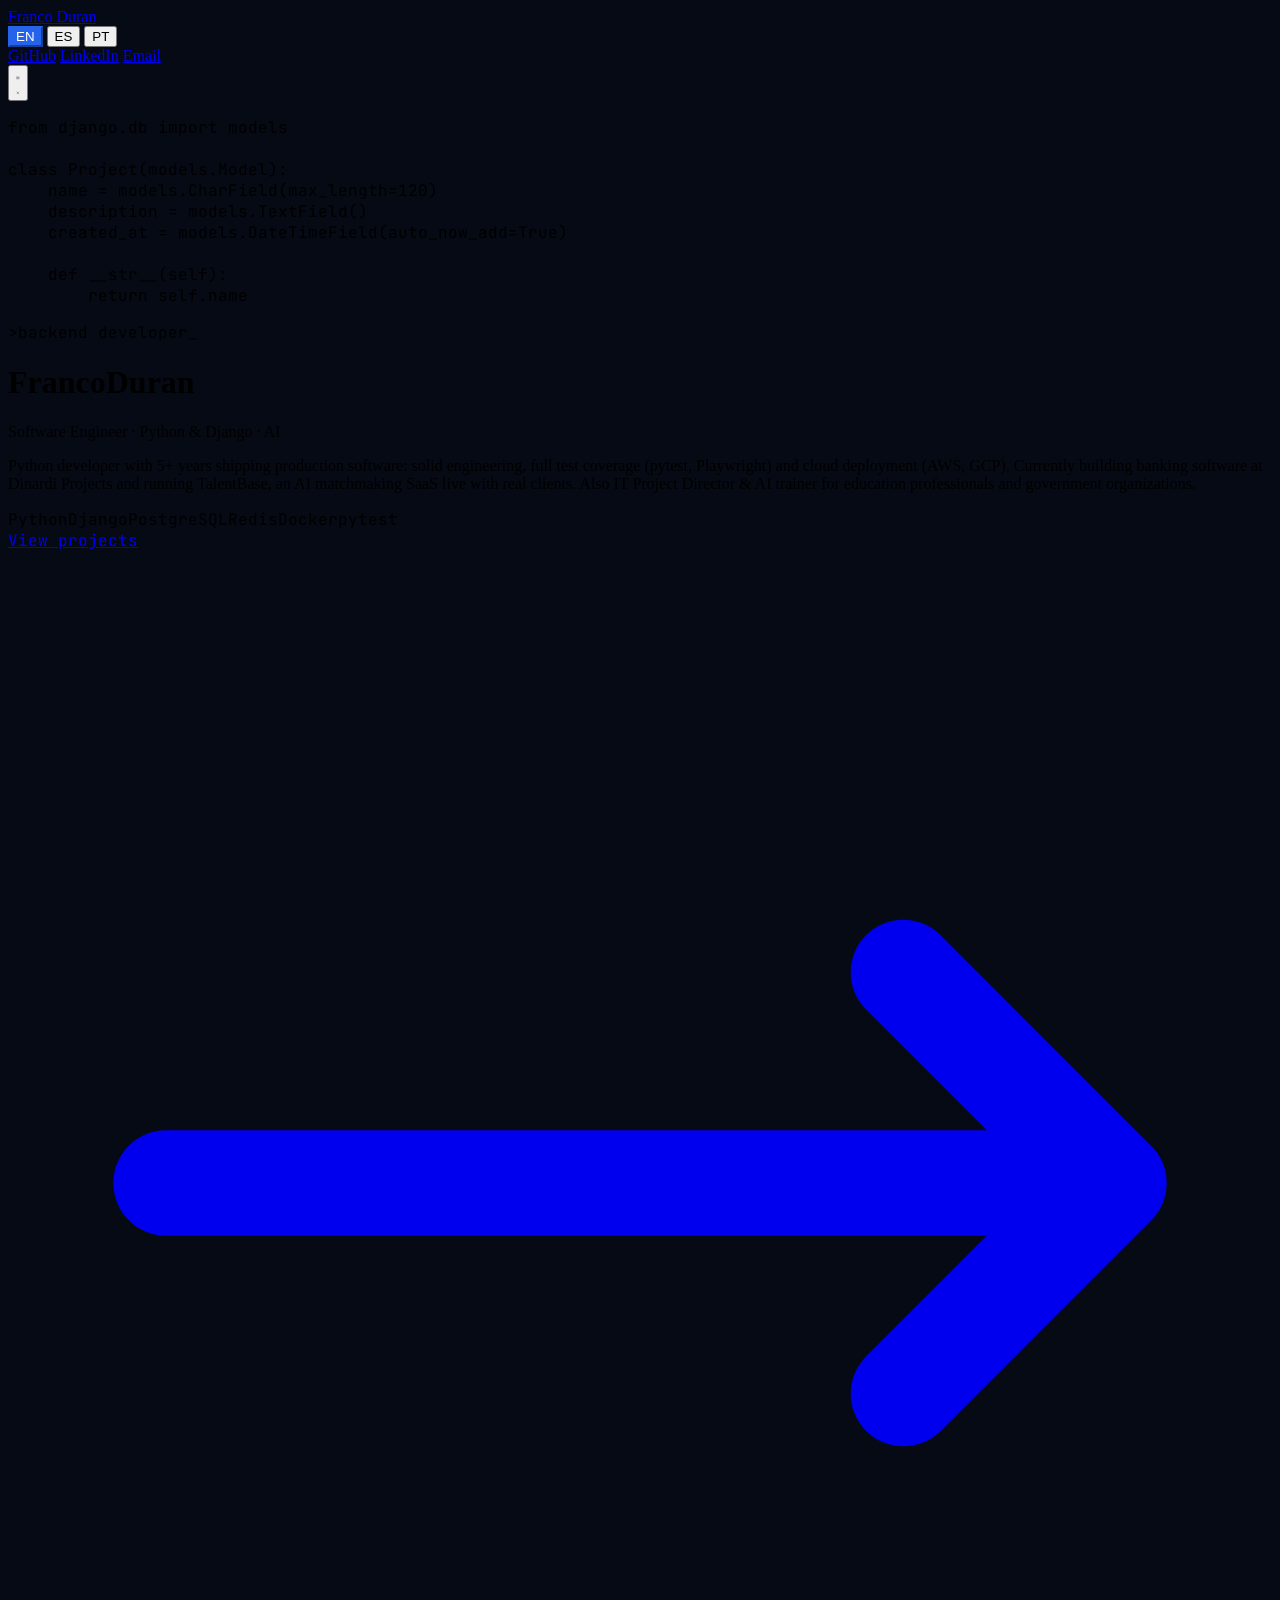
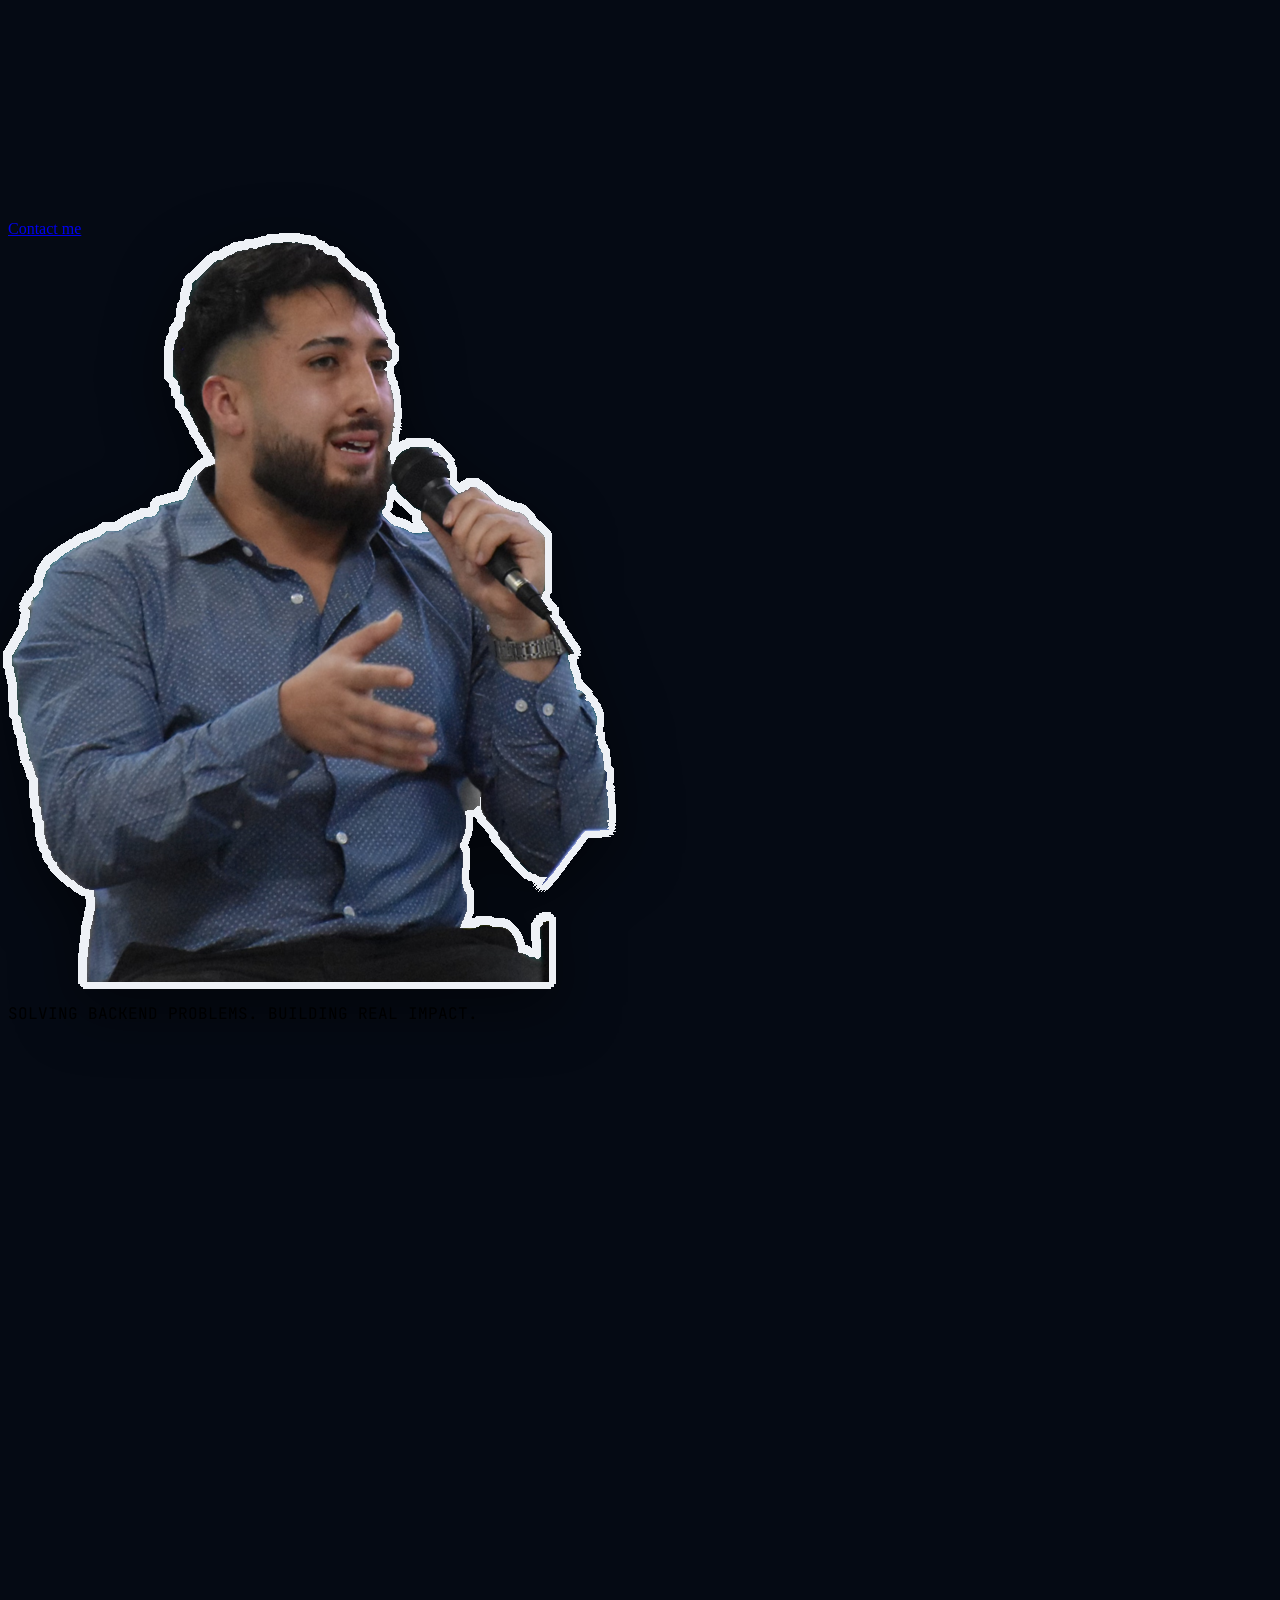
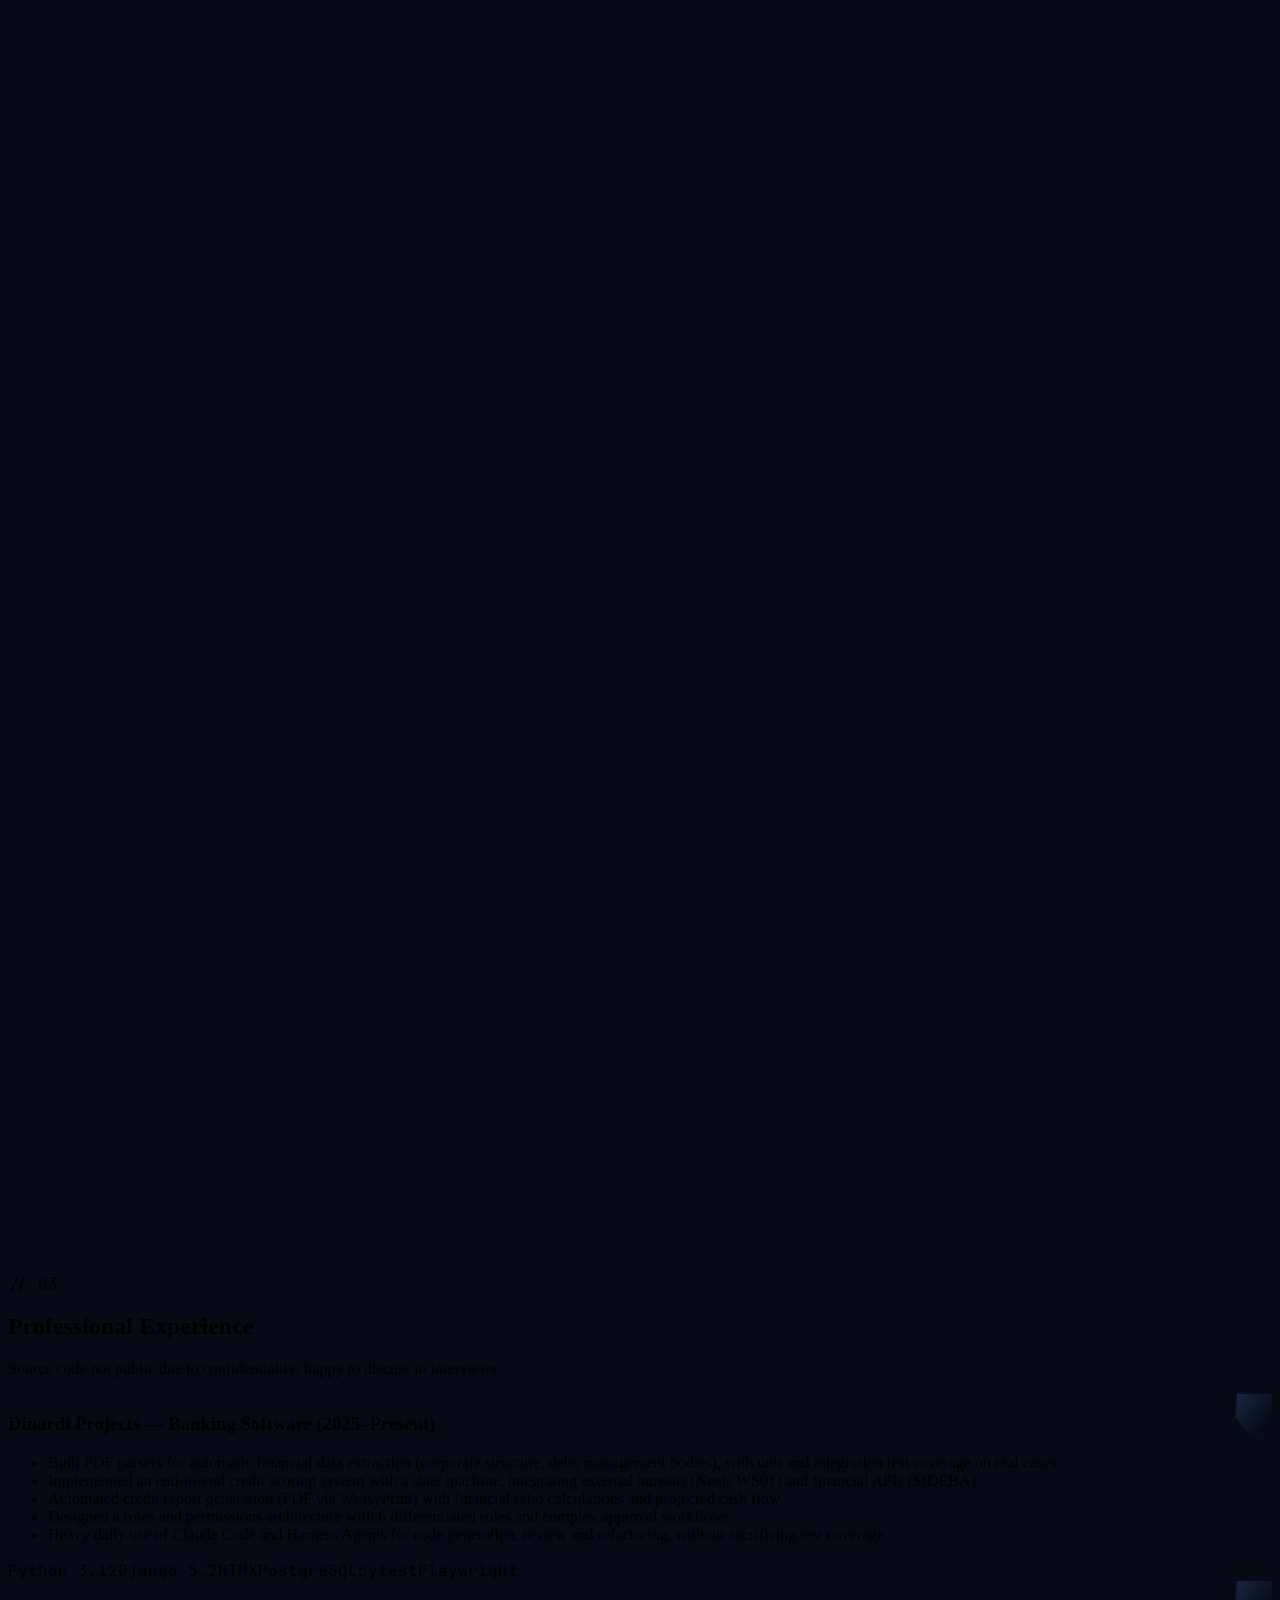
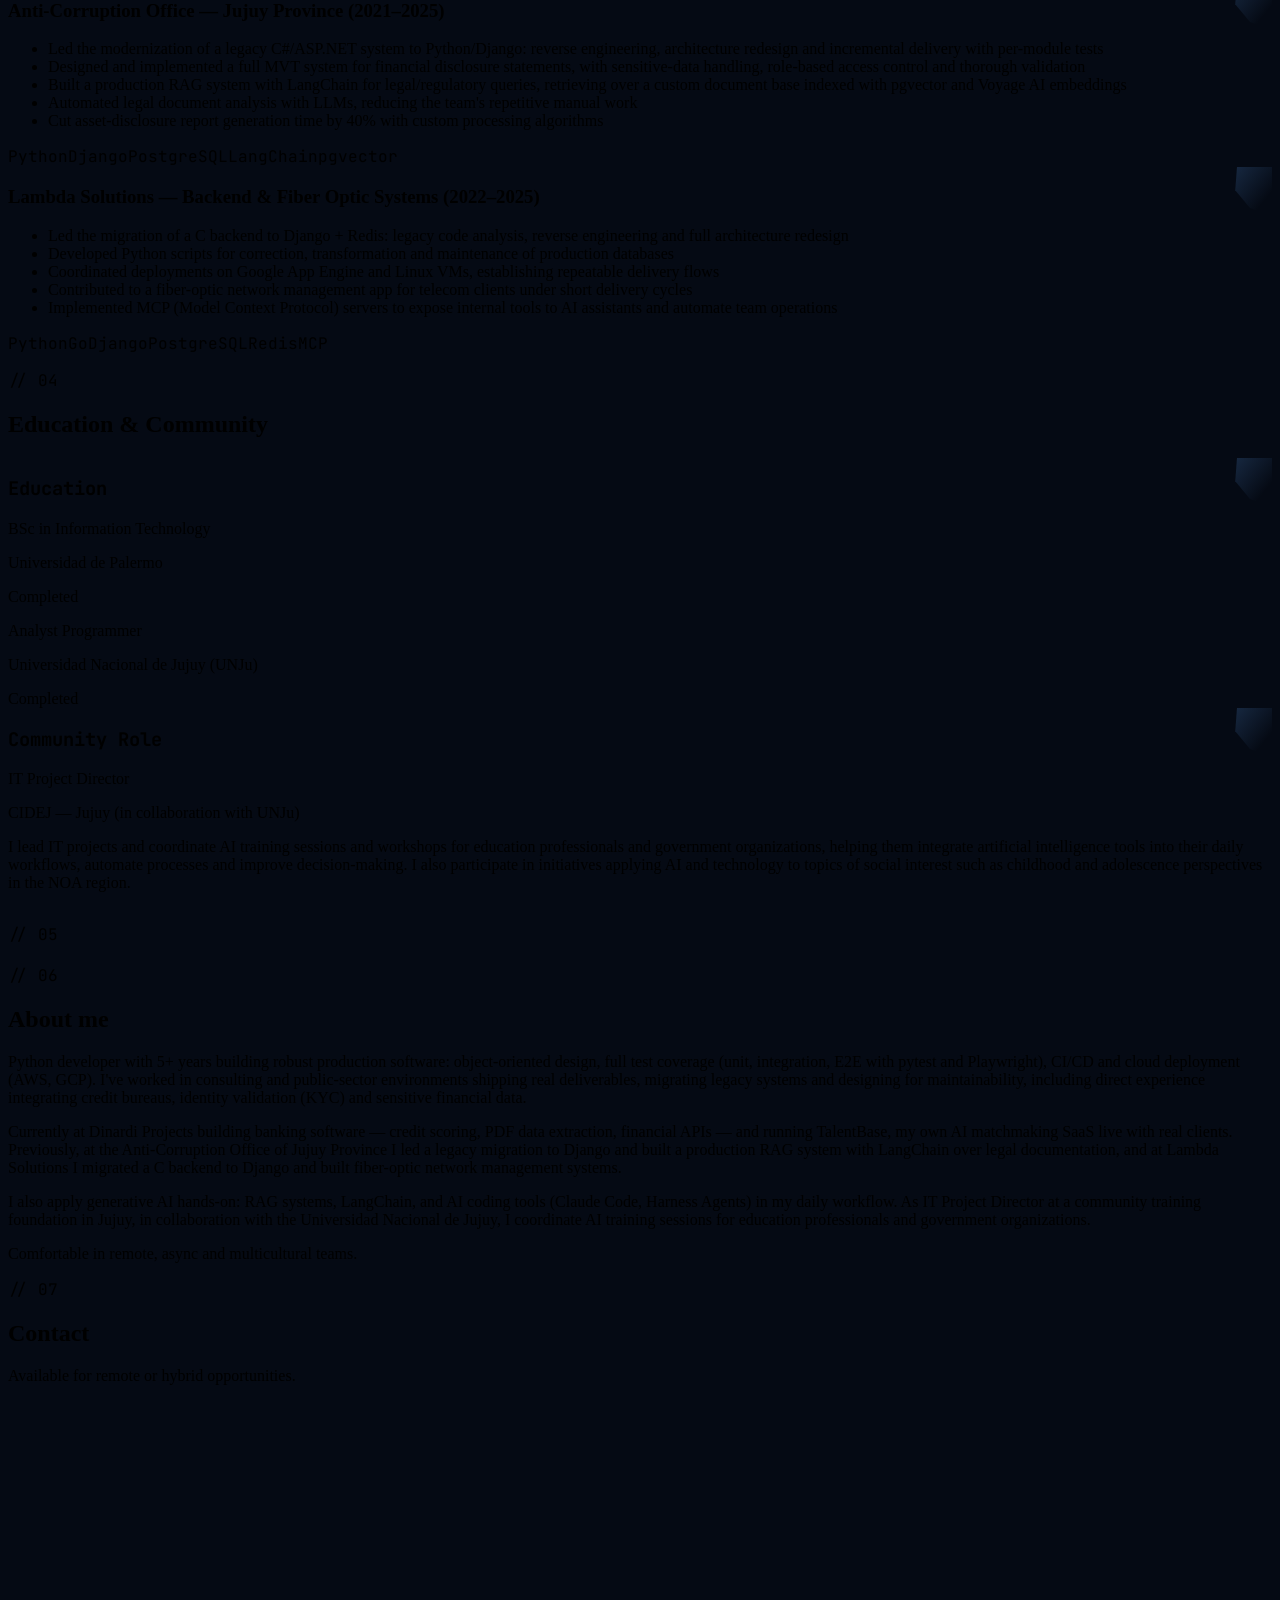
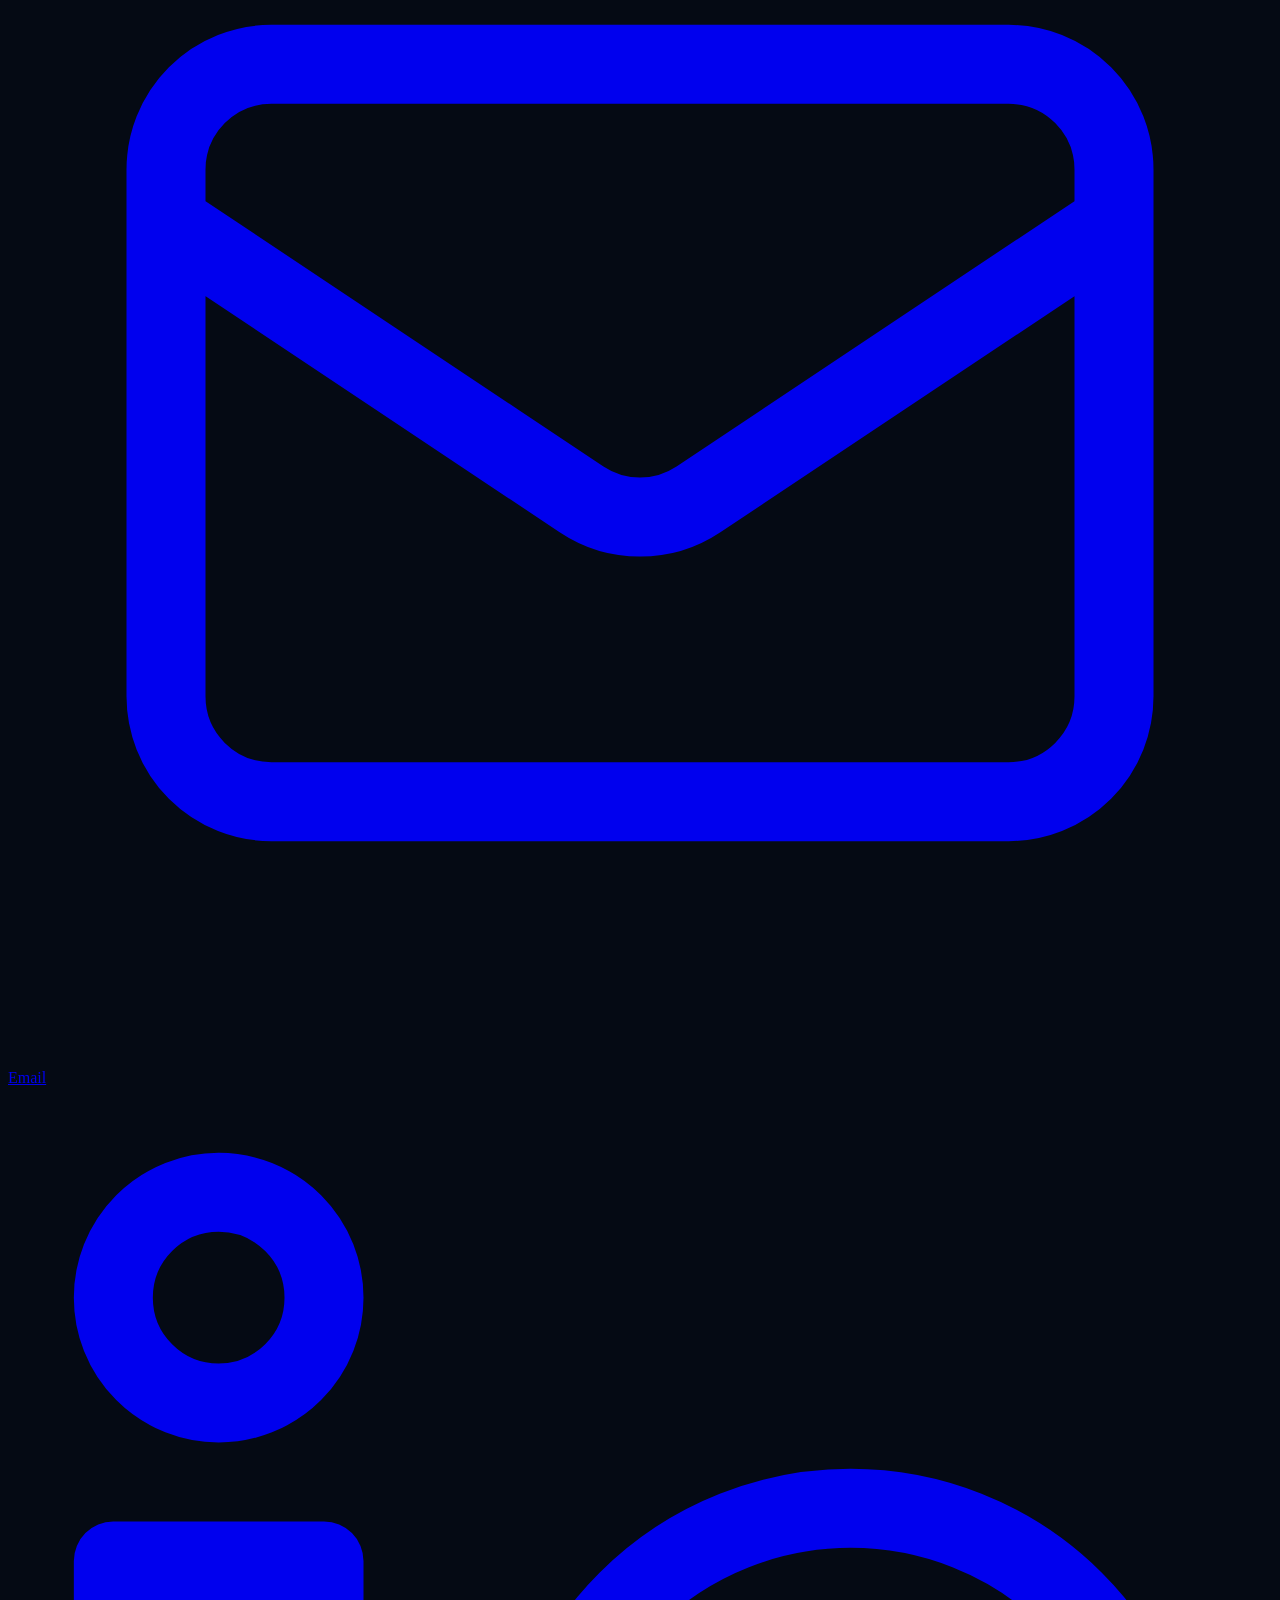
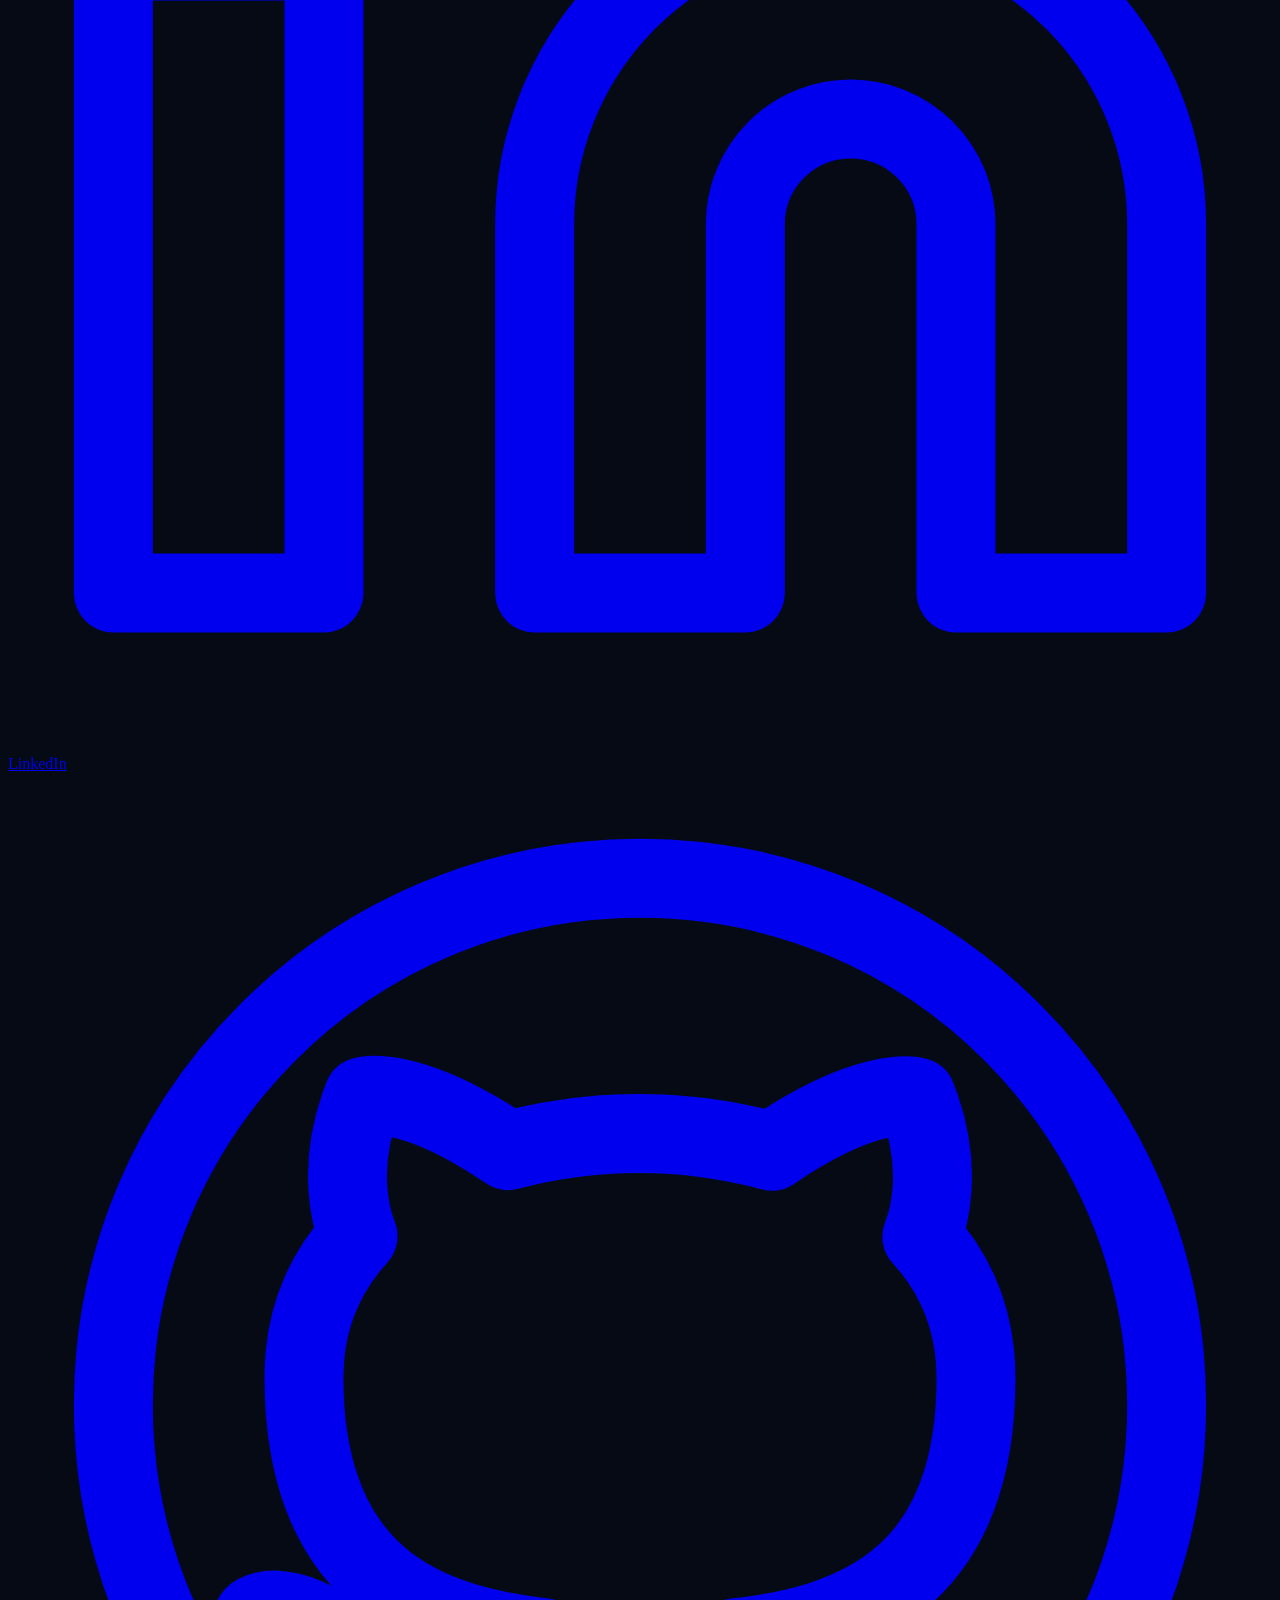
==== commit 292707e7: "Update hero role: AI instead of Backend" ====
--- a/index.html
+++ b/index.html
@@ -109,7 +109,7 @@
 
       profile: {
         name:      "Franco Duran",
-        role:      "Software Engineer · Python & Django · Backend",
+        role:      "Software Engineer · Python & Django · AI",
         location:  "",
         email:     "francoduran232@gmail.com",
         github:    "https://github.com/francoduran23",
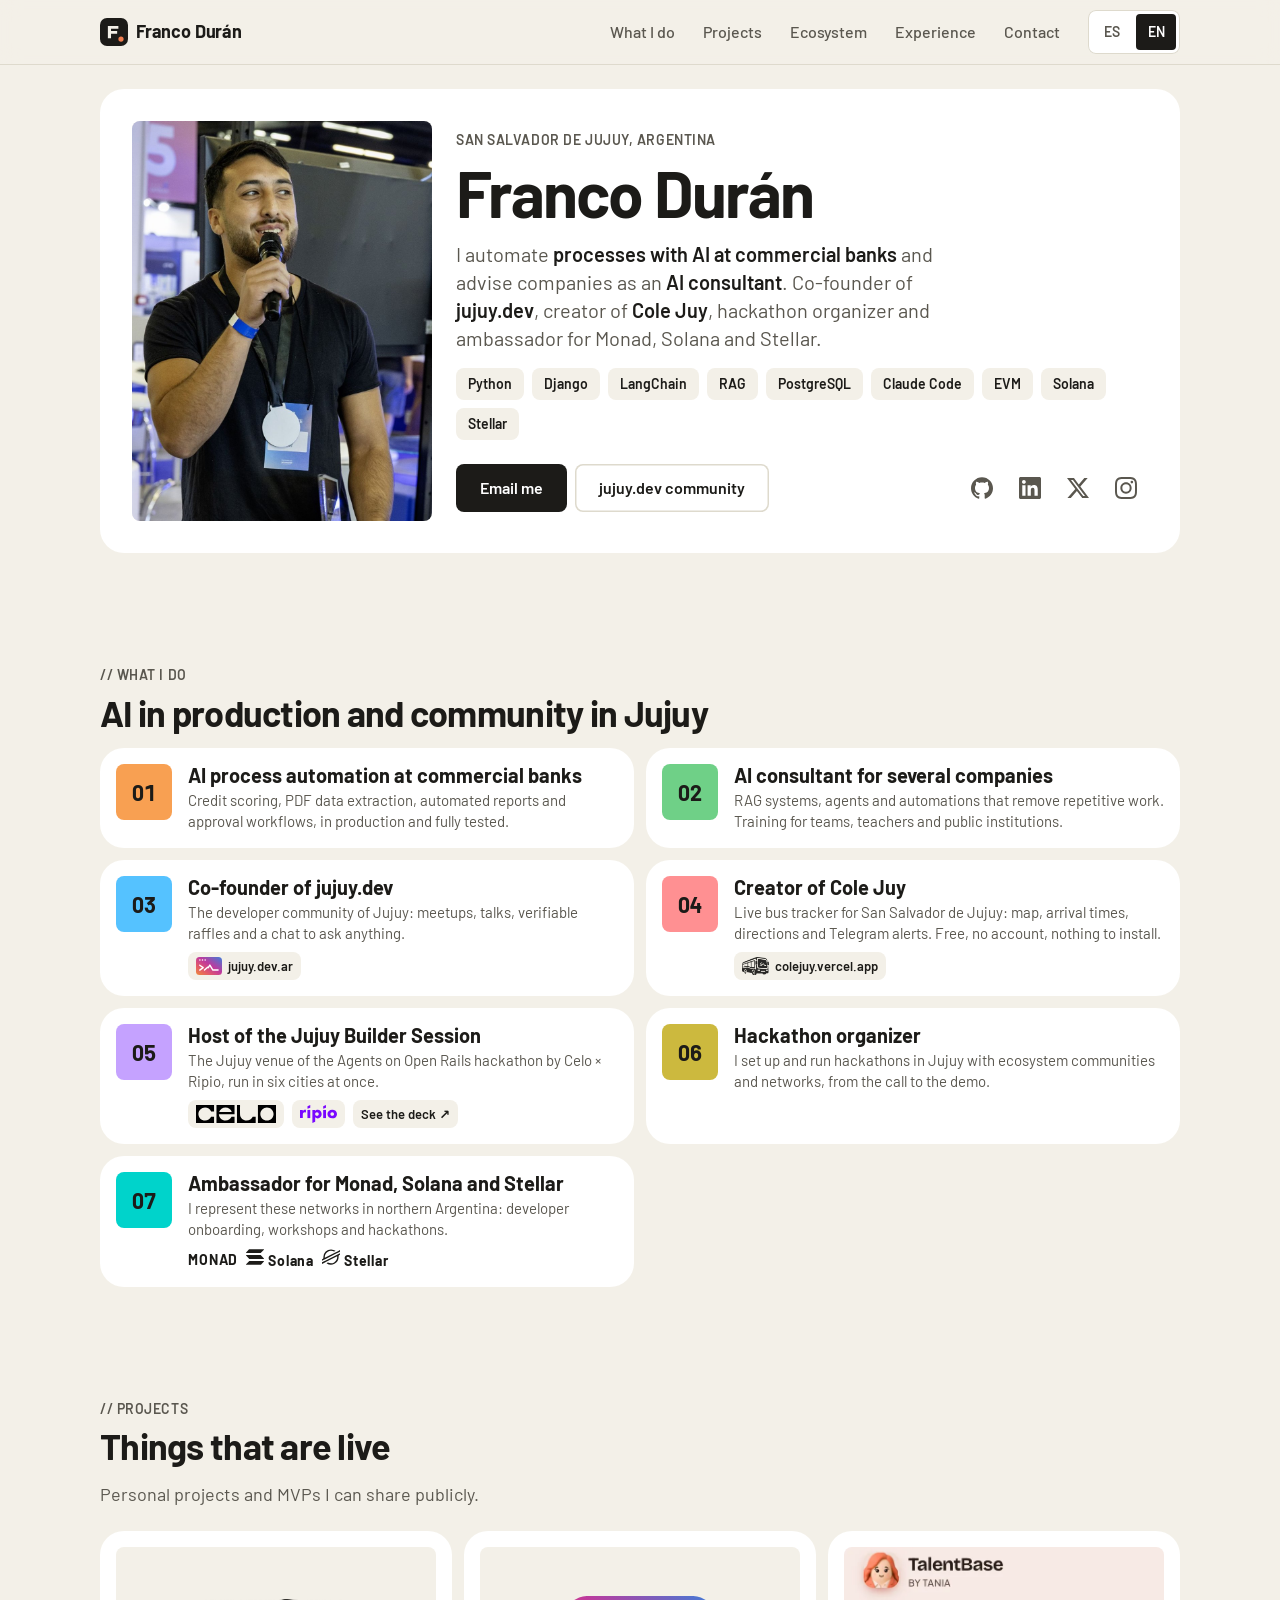
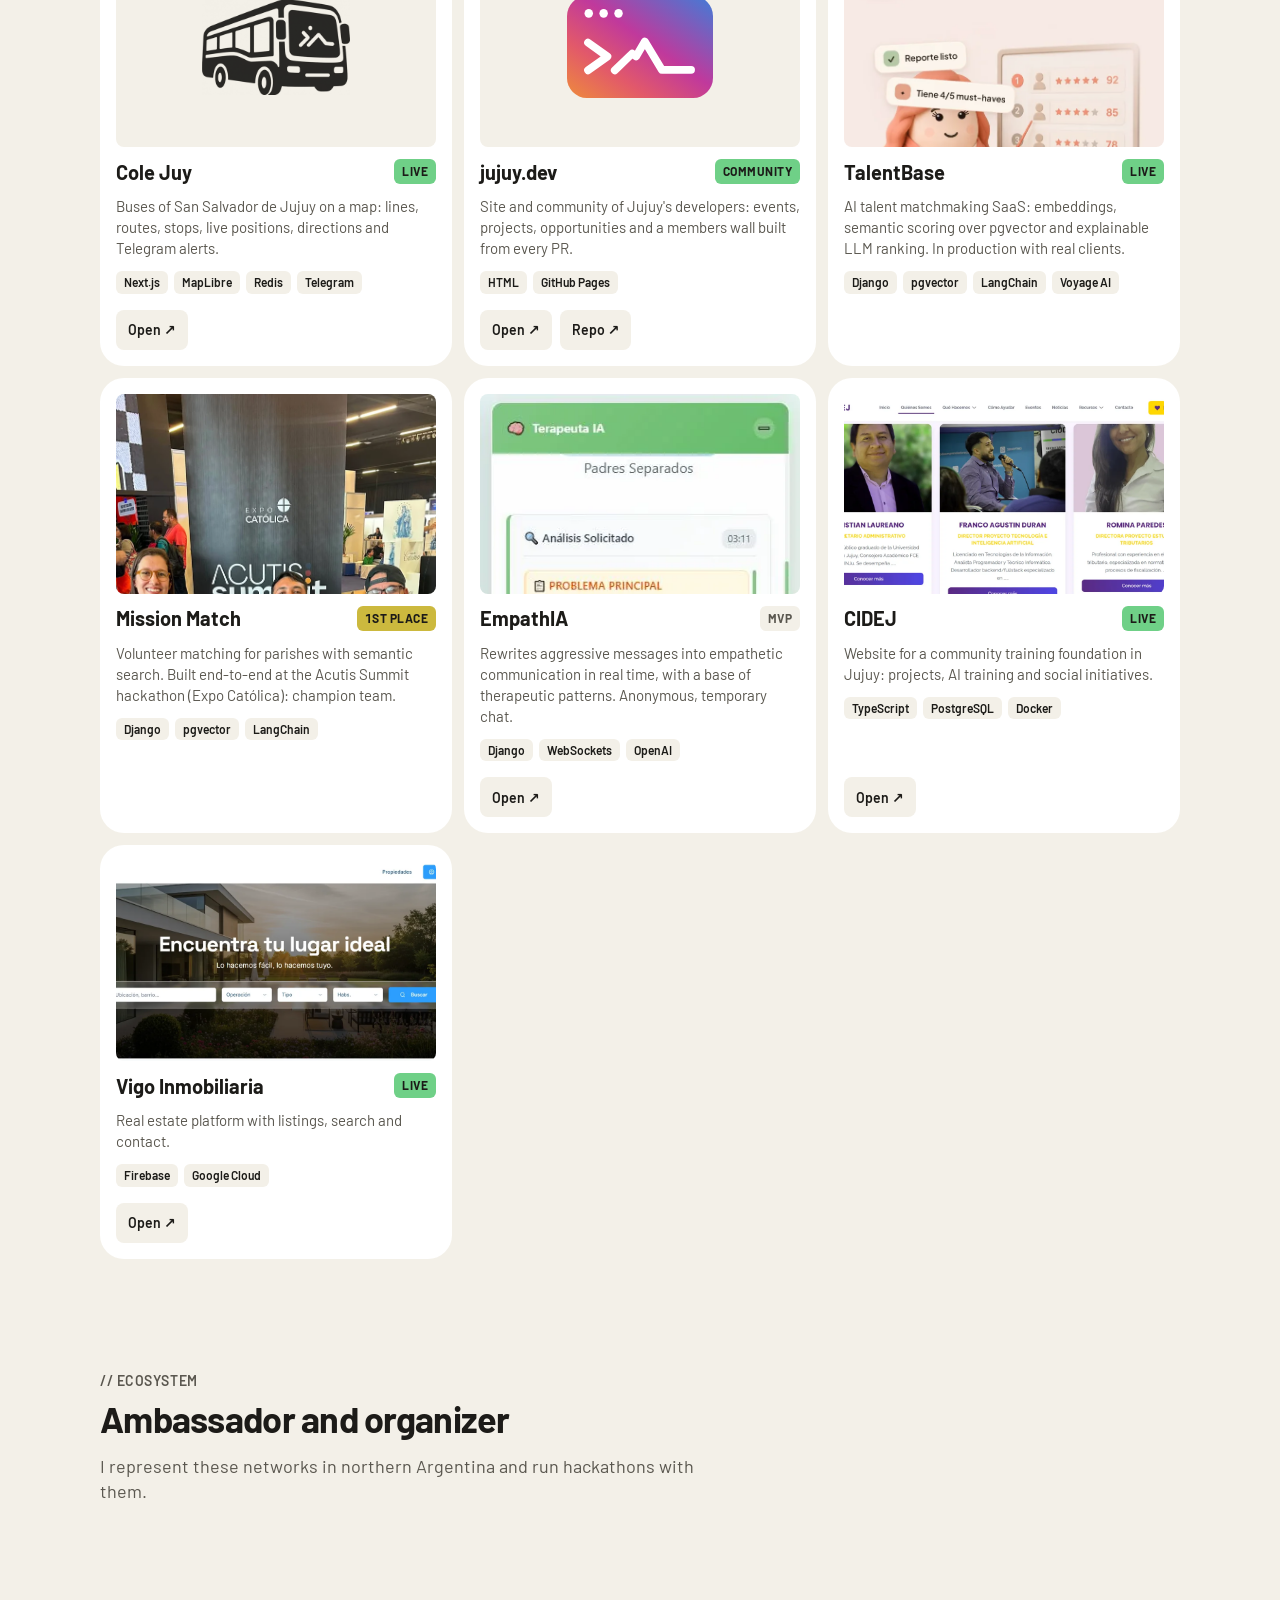
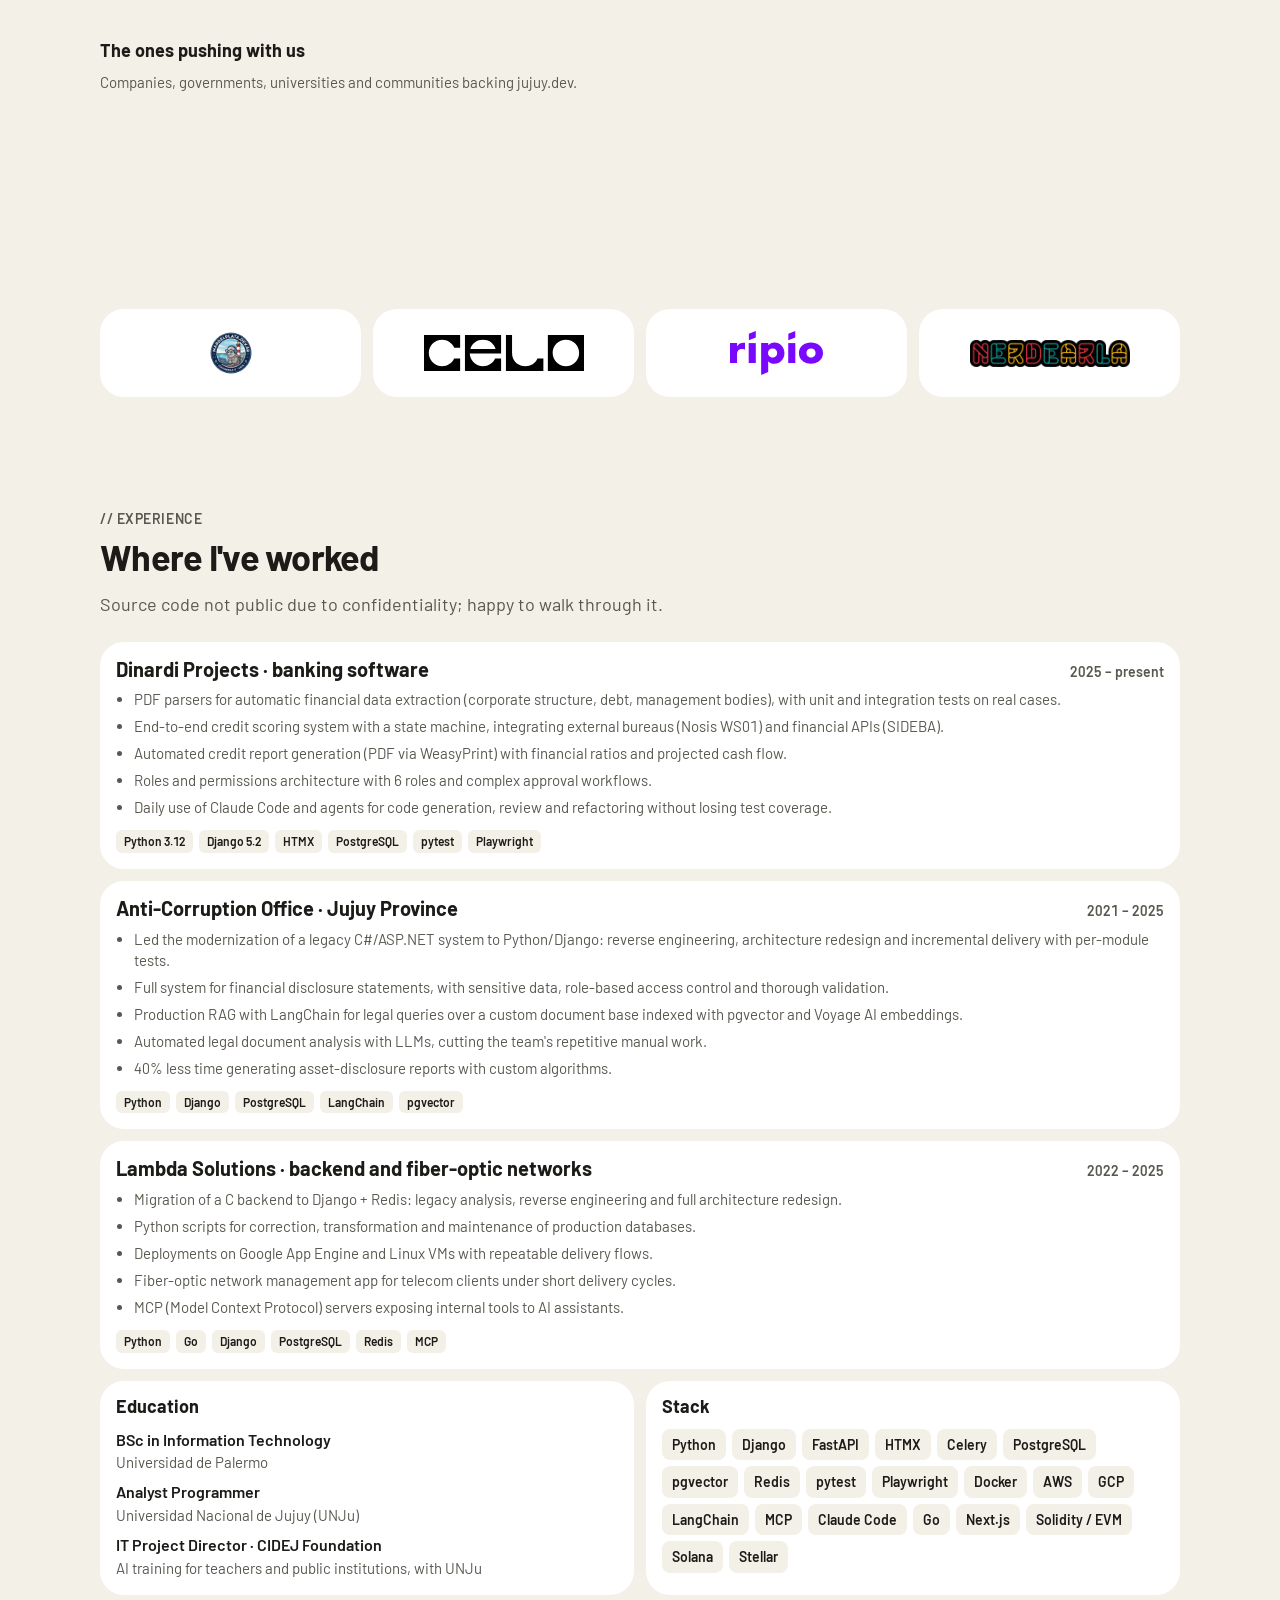
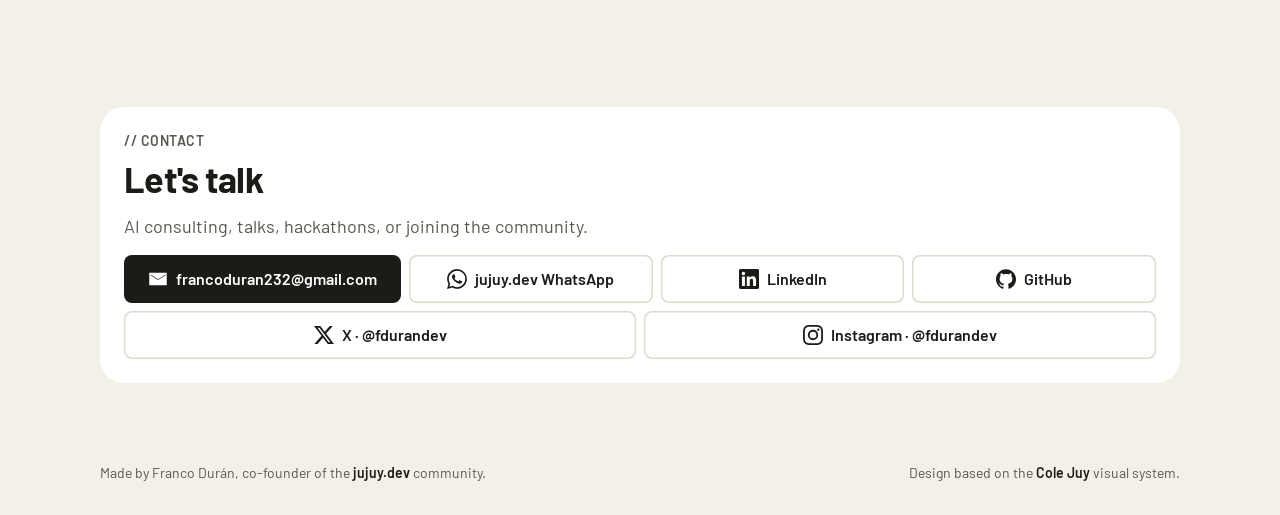
==== commit dff6dfb1: "Rehacer el portfolio con el sistema visual de Cole Juy Barlow, tokens por rol, radios concéntricos, " ====
--- a/index.html
+++ b/index.html
@@ -1,831 +1,125 @@
-<!DOCTYPE html>
-<html lang="en" class="scroll-smooth">
+<!doctype html>
+<html lang="es">
 <head>
-  <meta charset="UTF-8" />
-  <meta name="viewport" content="width=device-width, initial-scale=1.0" />
-  <title>Franco Duran — Backend Developer · Python & Django</title>
-  <meta name="description" content="Franco Duran: Backend/Software Engineer specialized in Python, Django and production RAG systems. IT Project Director, AI trainer for educators." />
-  <meta name="theme-color" content="#0a0f1a" />
-  <script src="https://cdn.tailwindcss.com"></script>
-  <script>
-    tailwind.config = {
-      theme: {
-        extend: {
-          colors: {
-            base:    { 950:'#050a14', 900:'#0a0f1a', 800:'#0f1629', 700:'#151d35' },
-            accent:  { 400:'#60a5fa', 500:'#3b82f6', 600:'#2563eb' },
-            surface: { 800:'#111827', 700:'#1a2236', 600:'#1e2a3f' },
-            paper:   '#eef1f6',
-            muted:   '#94a3b8',
-          },
-          fontFamily: {
-            sans: ['Inter','system-ui','sans-serif'],
-            display: ['"Archivo Black"','Inter','system-ui','sans-serif'],
-            mono: ['"JetBrains Mono"','ui-monospace','SFMono-Regular','monospace'],
-          },
-        }
-      }
-    }
-  </script>
-  <link rel="preconnect" href="https://fonts.googleapis.com" />
-  <link rel="preconnect" href="https://fonts.gstatic.com" crossorigin />
-  <link href="https://fonts.googleapis.com/css2?family=Inter:wght@300;400;500;600;700&family=Archivo+Black&family=JetBrains+Mono:wght@400;500;600;700&display=swap" rel="stylesheet" />
-  <style>
-    body { background: #050a14; }
-    ::-webkit-scrollbar { width: 6px; }
-    ::-webkit-scrollbar-track { background: #0a0f1a; }
-    ::-webkit-scrollbar-thumb { background: #1e2a3f; border-radius: 3px; }
-    .card-hover { transition: transform .25s ease, box-shadow .25s ease, border-color .25s ease; }
-    .card-hover:hover { transform: translateY(-4px); box-shadow: 0 8px 30px rgba(59,130,246,.12); border-color: #2563eb; }
-    .badge { font-family: 'JetBrains Mono', ui-monospace, monospace; transition: background .2s ease, color .2s ease; }
-    .badge:hover { background: #2563eb; color: #fff; }
-    .fade-in { opacity:0; transform:translateY(18px); transition: opacity .5s ease, transform .5s ease; }
-    .fade-in.visible { opacity:1; transform:translateY(0); }
-    .nav-link { position:relative; }
-    .nav-link::after { content:''; position:absolute; bottom:-2px; left:0; width:0; height:2px; background:#3b82f6; transition:width .25s ease; }
-    .nav-link:hover::after { width:100%; }
-    .lang-btn { transition: all .2s ease; }
-    .lang-btn.active { background: #2563eb; color: #fff; border-color: #2563eb; }
-    /* Mobile menu */
-    .mobile-menu { display:none; }
-    .mobile-menu.open { display:flex; }
+<meta charset="utf-8">
+<meta name="viewport" content="width=device-width, initial-scale=1">
+<title>Franco Durán · IA, bancos y comunidad en Jujuy</title>
+<meta name="description" content="Franco Durán: automatización de procesos con IA en bancos comerciales, consultor de IA, cofundador de jujuy.dev, creador de Cole Juy, organizador de hackathons y embajador de Monad, Solana y Stellar.">
+<meta property="og:title" content="Franco Durán">
+<meta property="og:description" content="IA en bancos, consultor de IA, cofundador de jujuy.dev y creador de Cole Juy.">
+<meta property="og:image" content="https://francoduran23.github.io/francoduran/assets/franco.jpg">
+<meta property="og:type" content="website">
+<meta name="theme-color" content="#f3f0e8" media="(prefers-color-scheme: light)">
+<meta name="theme-color" content="#171714" media="(prefers-color-scheme: dark)">
+<link rel="icon" href="data:image/svg+xml,<svg xmlns='http://www.w3.org/2000/svg' viewBox='0 0 32 32'><rect width='32' height='32' rx='8' fill='%231c1b18'/><path d='M9 23V9h12v3.2h-8.4v2.6h7v3.1h-7V23z' fill='%23f3f0e8'/><circle cx='24' cy='24' r='3' fill='%23ef7d4f'/></svg>">
+<link rel="preload" href="fonts/barlow-latin-700-normal.woff2" as="font" type="font/woff2" crossorigin>
+<link rel="stylesheet" href="styles.css">
+</head>
+<body>
 
-    /* ── Collage / torn-paper system ── */
-    .dot-grid {
-      background-image: radial-gradient(rgba(96,165,250,.35) 1px, transparent 1px);
-      background-size: 22px 22px;
-    }
-    .noise-overlay {
-      background-image: url("data:image/svg+xml,%3Csvg xmlns='http://www.w3.org/2000/svg' width='120' height='120'%3E%3Cfilter id='n'%3E%3CfeTurbulence type='fractalNoise' baseFrequency='0.9' numOctaves='2' stitchTiles='stitch'/%3E%3C/filter%3E%3Crect width='100%25' height='100%25' filter='url(%23n)' opacity='0.035'/%3E%3C/svg%3E");
-      mix-blend-mode: overlay;
-    }
-    .tag-mono {
-      font-family: 'JetBrains Mono', ui-monospace, monospace;
-    }
-    /* Torn paper shard — decorative, behind headlines */
-    .torn-shard {
-      clip-path: polygon(4% 0%, 100% 8%, 96% 92%, 2% 100%, 8% 55%, 0% 48%);
-    }
-    .torn-shard-alt {
-      clip-path: polygon(0% 6%, 92% 0%, 100% 60%, 94% 100%, 40% 96%, 6% 88%);
-    }
-    /* Card torn corner accent (light touch, keeps text area clean) */
-    .torn-card { position: relative; overflow: hidden; }
-    .torn-card::after {
-      content: '';
-      position: absolute;
-      top: -14px; right: -14px;
-      width: 64px; height: 64px;
-      background: linear-gradient(135deg, rgba(96,165,250,.28), rgba(96,165,250,0) 70%);
-      clip-path: polygon(30% 0%, 100% 0%, 100% 70%, 70% 100%, 40% 85%, 20% 55%);
-      transform: rotate(-6deg);
-      pointer-events: none;
-    }
-    .tape {
-      position: absolute;
-      background: rgba(238,241,246,.9);
-      box-shadow: 0 2px 6px rgba(0,0,0,.25);
-    }
-    /* Die-cut sticker outline for the transparent hero cutout */
-    .sticker-cutout {
-      filter:
-        drop-shadow(3px 0 0 #eef1f6)
-        drop-shadow(-3px 0 0 #eef1f6)
-        drop-shadow(0 3px 0 #eef1f6)
-        drop-shadow(0 -3px 0 #eef1f6)
-        drop-shadow(2.4px 2.4px 0 #eef1f6)
-        drop-shadow(-2.4px 2.4px 0 #eef1f6)
-        drop-shadow(2.4px -2.4px 0 #eef1f6)
-        drop-shadow(-2.4px -2.4px 0 #eef1f6)
-        drop-shadow(0 18px 30px rgba(0,0,0,.5));
-    }
-  </style>
+<header class="top">
+  <div class="wrap">
+    <a class="logo" href="#inicio" aria-label="Franco Durán">
+      <svg viewBox="0 0 32 32" aria-hidden="true"><rect width="32" height="32" rx="8" fill="currentColor"/><path d="M9 23V9h12v3.2h-8.4v2.6h7v3.1h-7V23z" fill="var(--ground)"/><circle cx="24" cy="24" r="3" fill="var(--mark)"/></svg>
+      <span>Franco Durán</span>
+    </a>
+    <nav class="nav" aria-label="Secciones">
+      <a href="#hago" data-t="nav.do">Lo que hago</a>
+      <a href="#proyectos" data-t="nav.projects">Proyectos</a>
+      <a href="#ecosistema" data-t="nav.eco">Ecosistema</a>
+      <a href="#experiencia" data-t="nav.work">Experiencia</a>
+      <a href="#contacto" data-t="nav.contact">Contacto</a>
+    </nav>
+    <div class="seg" role="group" aria-label="Idioma">
+      <button data-lang="es" aria-pressed="true">ES</button>
+      <button data-lang="en" aria-pressed="false">EN</button>
+    </div>
+  </div>
+</header>
 
-  <!-- ══════════════════════════════════════════════
-       SITE_DATA — EDIT YOUR CONTENT HERE
-  ══════════════════════════════════════════════ -->
-  <script>
-    const SITE_DATA = {
-
-      profile: {
-        name:      "Franco Duran",
-        role:      "Software Engineer · Python & Django · AI",
-        location:  "",
-        email:     "francoduran232@gmail.com",
-        github:    "https://github.com/francoduran23",
-        linkedin:  "https://www.linkedin.com/in/francoduran23/",
-        phone:     "YOUR_PHONE",
-        showPhone: false,
-        photo:     "persona_recortada_original.png",
-      },
-
-      /* ── i18n ── */
-      i18n: {
-        en: {
-          tagline: "Python developer with 5+ years shipping production software: solid engineering, full test coverage (pytest, Playwright) and cloud deployment (AWS, GCP). Currently building banking software at Dinardi Projects and running TalentBase, an AI matchmaking SaaS live with real clients. Also IT Project Director & AI trainer for education professionals and government organizations.",
-          navProjects: "Projects",
-          heroTag: "backend developer",
-          heroNote: "SOLVING BACKEND PROBLEMS.\nBUILDING REAL IMPACT.",
-          heroBtn1: "View projects",
-          heroBtn2: "Contact me",
-          snapshotTitle: "Tech & Languages",
-          techTitle: "Tech Stack",
-          langTitle: "Languages",
-          projectsTitle: "Featured Projects",
-          projectsSub: "Personal projects and MVPs — what I can share publicly.",
-          problemLabel: "Problem",
-          solutionLabel: "Solution",
-          impactLabel: "Impact",
-          workTitle: "Professional Experience",
-          workSub: "Source code not public due to confidentiality; happy to discuss in interviews.",
-          eduTitle: "Education & Community",
-          eduLabel: "Education",
-          communityLabel: "Community Role",
-          labTitle: "Lab / Archived",
-          labSub: "Prototypes and experiments — what I learned matters more than the code.",
-          learnedLabel: "Learned",
-          aboutTitle: "About me",
-          aboutText: "Python developer with 5+ years building robust production software: object-oriented design, full test coverage (unit, integration, E2E with pytest and Playwright), CI/CD and cloud deployment (AWS, GCP). I've worked in consulting and public-sector environments shipping real deliverables, migrating legacy systems and designing for maintainability, including direct experience integrating credit bureaus, identity validation (KYC) and sensitive financial data.\n\nCurrently at Dinardi Projects building banking software — credit scoring, PDF data extraction, financial APIs — and running TalentBase, my own AI matchmaking SaaS live with real clients. Previously, at the Anti-Corruption Office of Jujuy Province I led a legacy migration to Django and built a production RAG system with LangChain over legal documentation, and at Lambda Solutions I migrated a C backend to Django and built fiber-optic network management systems.\n\nI also apply generative AI hands-on: RAG systems, LangChain, and AI coding tools (Claude Code, Harness Agents) in my daily workflow. As IT Project Director at a community training foundation in Jujuy, in collaboration with the Universidad Nacional de Jujuy, I coordinate AI training sessions for education professionals and government organizations.\n\nComfortable in remote, async and multicultural teams.",
-          contactTitle: "Contact",
-          contactSub: "Available for remote or hybrid opportunities.",
-          footerText: "Built with focus, coffee and a bit of AI.",
-          completed: "Completed",
-        },
-        es: {
-          tagline: "Desarrollador Python con más de 5 años construyendo software en producción: ingeniería sólida, cobertura de tests (pytest, Playwright) y despliegue en la nube (AWS, GCP). Actualmente desarrollo software bancario en Dinardi Projects y llevo adelante TalentBase, un SaaS de matchmaking con IA en producción con clientes reales. También soy Director de Proyectos IT y capacitador en IA para profesionales de la educación y organismos gubernamentales.",
-          navProjects: "Proyectos",
-          heroTag: "desarrollador backend",
-          heroNote: "RESOLVIENDO PROBLEMAS BACKEND.\nCONSTRUYENDO IMPACTO REAL.",
-          heroBtn1: "Ver proyectos",
-          heroBtn2: "Contactar",
-          snapshotTitle: "Tech & Idiomas",
-          techTitle: "Tech Stack",
-          langTitle: "Idiomas",
-          projectsTitle: "Proyectos Destacados",
-          projectsSub: "Proyectos personales y MVPs — lo que puedo mostrar públicamente.",
-          problemLabel: "Problema",
-          solutionLabel: "Solución",
-          impactLabel: "Impacto",
-          workTitle: "Experiencia Profesional",
-          workSub: "Código no público por confidencialidad; explicable en entrevista.",
-          eduTitle: "Formación & Comunidad",
-          eduLabel: "Educación",
-          communityLabel: "Rol en Comunidad",
-          labTitle: "Lab / Archivados",
-          labSub: "Prototipos y experimentos — lo que aprendí importa más que el código.",
-          learnedLabel: "Aprendizaje",
-          aboutTitle: "Sobre mí",
-          aboutText: "Desarrollador Python con más de 5 años construyendo software robusto en producción: diseño orientado a objetos, cobertura de tests completa (unitarios, integración, E2E con pytest y Playwright), CI/CD y despliegue en la nube (AWS, GCP). Trabajé en consultoría y organismos públicos con entregas reales, migración de sistemas legacy y arquitecturas orientadas a la mantenibilidad, incluyendo experiencia directa integrando bureaus crediticios, validación de identidad (KYC) y datos financieros sensibles.\n\nActualmente en Dinardi Projects desarrollo software bancario — scoring crediticio, extracción de datos de PDFs, APIs financieras — y llevo adelante TalentBase, mi propio SaaS de matchmaking con IA, en producción con clientes reales. Antes, en la Oficina Anticorrupción de la Provincia de Jujuy lideré una migración de sistema legacy a Django y construí un sistema RAG en producción con LangChain sobre normativa legal, y en Lambda Solutions migré un backend en C a Django y desarrollé sistemas de gestión de redes de fibra óptica.\n\nTambién aplico IA generativa de forma concreta: sistemas RAG, LangChain, y herramientas de IA (Claude Code, Harness Agents) en mi flujo de trabajo diario. Como Director de Proyectos IT en una fundación de capacitación comunitaria en Jujuy, en colaboración con la Universidad Nacional de Jujuy, coordino charlas y capacitaciones en IA para profesionales de la educación y organismos gubernamentales.\n\nCómodo en equipos remotos, async y multiculturales.",
-          contactTitle: "Contacto",
-          contactSub: "Disponible para oportunidades remotas o híbridas.",
-          footerText: "Hecho con foco, café y algo de IA.",
-          completed: "Completo",
-        },
-        pt: {
-          tagline: "Desenvolvedor Python com mais de 5 anos construindo software em produção: engenharia sólida, cobertura de testes (pytest, Playwright) e deploy em nuvem (AWS, GCP). Atualmente desenvolvendo software bancário na Dinardi Projects e liderando a TalentBase, um SaaS de matchmaking com IA em produção com clientes reais. Também sou Diretor de Projetos de TI e instrutor de IA para profissionais da educação e organizações governamentais.",
-          navProjects: "Projetos",
-          heroTag: "desenvolvedor backend",
-          heroNote: "RESOLVENDO PROBLEMAS DE BACKEND.\nCONSTRUINDO IMPACTO REAL.",
-          heroBtn1: "Ver projetos",
-          heroBtn2: "Contato",
-          snapshotTitle: "Tech & Idiomas",
-          techTitle: "Tech Stack",
-          langTitle: "Idiomas",
-          projectsTitle: "Projetos em Destaque",
-          projectsSub: "Projetos pessoais e MVPs — o que posso mostrar publicamente.",
-          problemLabel: "Problema",
-          solutionLabel: "Solução",
-          impactLabel: "Impacto",
-          workTitle: "Experiência Profissional",
-          workSub: "Código não público por confidencialidade; posso explicar em entrevista.",
-          eduTitle: "Formação & Comunidade",
-          eduLabel: "Educação",
-          communityLabel: "Papel na Comunidade",
-          labTitle: "Lab / Arquivados",
-          labSub: "Protótipos e experimentos — o que aprendi importa mais que o código.",
-          learnedLabel: "Aprendizado",
-          aboutTitle: "Sobre mim",
-          aboutText: "Desenvolvedor Python com mais de 5 anos construindo software robusto em produção: design orientado a objetos, cobertura de testes completa (unitários, integração, E2E com pytest e Playwright), CI/CD e deploy em nuvem (AWS, GCP). Trabalhei em consultoria e organismos públicos com entregas reais, migração de sistemas legados e arquiteturas orientadas à manutenibilidade, incluindo experiência direta integrando bureaus de crédito, validação de identidade (KYC) e dados financeiros sensíveis.\n\nAtualmente na Dinardi Projects desenvolvo software bancário — scoring de crédito, extração de dados de PDFs, APIs financeiras — e lidero a TalentBase, meu próprio SaaS de matchmaking com IA, em produção com clientes reais. Antes, na Oficina Anticorrupción da Província de Jujuy liderei uma migração de sistema legado para Django e construí um sistema RAG em produção com LangChain sobre normativa legal, e na Lambda Solutions migrei um backend em C para Django e desenvolvi sistemas de gestão de redes de fibra óptica.\n\nTambém aplico IA generativa de forma concreta: sistemas RAG, LangChain, e ferramentas de IA (Claude Code, Harness Agents) no meu fluxo de trabalho diário. Como Diretor de Projetos de TI em uma fundação de capacitação comunitária em Jujuy, em colaboração com a Universidad Nacional de Jujuy, coordeno palestras e capacitações em IA para profissionais da educação e organizações governamentais.\n\nConfortável em equipes remotas, assíncronas e multiculturais.",
-          contactTitle: "Contato",
-          contactSub: "Disponível para oportunidades remotas ou híbridas.",
-          footerText: "Feito com foco, café e um pouco de IA.",
-          completed: "Concluído",
-        },
-      },
-
-      languages: [
-        { label: "Spanish",    level: { en:"Native", es:"Nativo", pt:"Nativo" } },
-        { label: "Portuguese", level: { en:"Intermediate", es:"Intermedio", pt:"Intermediário" } },
-        { label: "English",    level: { en:"Intermediate (B1)", es:"Intermedio (B1)", pt:"Intermediário (B1)" } },
-      ],
-
-      skills: [
-        "Python","Django","FastAPI","HTMX","Celery",
-        "PostgreSQL","Redis","pytest","Playwright",
-        "Docker","AWS","GCP","LangChain","pgvector",
-        "MCP","Claude Code","Go",
-      ],
-
-      heroPills: ["Python","Django","PostgreSQL","Redis","Docker","pytest"],
-
-      featuredProjects: [
-        {
-          title:    "TalentBase",
-          image:    "talentbase.jpg",
-          imagePosition: "object-top",
-          oneLiner: "AI-powered talent matchmaking SaaS — live with real clients",
-          problem:  "Recruiters struggle to match candidates to job openings efficiently with plain keyword search",
-          solution: "End-to-end SaaS matching candidates to vacancies with LLMs and Voyage AI embeddings, semantic scoring over pgvector and LLM-based ranking for match explainability",
-          impact:   "Multi-tenant Django backend live in production, giving recruiters automated, explainable candidate-fit reports",
-          stack:    ["Django","PostgreSQL","pgvector","LangChain","Voyage AI"],
-          demoUrl:  "",
-          repoUrl:  "",
-          status:   "Live",
-        },
-        {
-          title:    "Mission Match",
-          image:    "hackaton.jpg",
-          imagePosition: "object-[center_42%]",
-          oneLiner: "AI-powered volunteer matching for parishes — 1st place, Acutis Summit hackathon",
-          problem:  "Parish ministries struggle to match volunteers to the roles that best fit their skills, interests and availability",
-          solution: "An AI matching engine connecting volunteers to ministry roles using semantic search over skills and interests, following the same approach as TalentBase",
-          impact:   "Built end-to-end during the Acutis Summit hackathon (Expo Católica) — won 1st place as champion team",
-          stack:    ["Python","Django","PostgreSQL","pgvector","LangChain"],
-          demoUrl:  "",
-          repoUrl:  "",
-          status:   "Hackathon Winner",
-        },
-        {
-          title:    "CIDEJ",
-          image:    "cidej.png",
-          oneLiner: "Website for a community training foundation in Jujuy",
-          problem:  "The foundation lacked an online presence to communicate its mission and programs",
-          solution: "Built a website to showcase the foundation's projects, AI training sessions and community initiatives",
-          impact:   "Gives visibility to the foundation and facilitates outreach to education professionals and government organizations",
-          stack:    ["TypeScript","PostgreSQL","Docker"],
-          demoUrl:  "https://www.cidej23.org",
-          repoUrl:  "",
-          status:   "Live",
-        },
-        {
-          title:    "EmpathIA",
-          image:    "emphatia.png",
-          oneLiner: "AI-powered app that transforms aggressive messages into empathetic communication",
-          problem:  "Misinterpreted messages ruin important conversations — between separated parents, family members, couples and friends",
-          solution: "Therapeutic AI that rewrites messages in real time using specialized prompt engineering and a custom knowledge base of therapeutic patterns, with anonymous and temporary chat for maximum privacy",
-          impact:   "Combines psychology with technology to solve real interpersonal communication problems, applicable to couples, separated parents, families and friendships",
-          stack:    ["Django","WebSockets","OpenAI","Railway"],
-          demoUrl:  "https://emphatia.up.railway.app",
-          repoUrl:  "",
-          status:   "MVP",
-        },
-        {
-          title:    "Vigo Inmobiliaria",
-          image:    "inmo.png",
-          oneLiner: "Real estate platform for buying and selling properties",
-          problem:  "Real estate agencies need a modern online presence to showcase listings and connect with buyers",
-          solution: "Built a full web platform with property listings, search and contact features powered by Firebase",
-          impact:   "Provides a streamlined experience for buyers and sellers, digitalizing the real estate process",
-          stack:    ["Firebase","Google Cloud"],
-          demoUrl:  "https://vigoinmobiliaria.com",
-          repoUrl:  "",
-          status:   "Live",
-        },
-      ],
-
-      workHighlights: [
-        {
-          title:   "Dinardi Projects — Banking Software (2025–Present)",
-          bullets: [
-            "Built PDF parsers for automatic financial data extraction (corporate structure, debt, management bodies), with unit and integration test coverage on real cases",
-            "Implemented an end-to-end credit scoring system with a state machine, integrating external bureaus (Nosis WS01) and financial APIs (SIDEBA)",
-            "Automated credit report generation (PDF via WeasyPrint) with financial ratio calculations and projected cash flow",
-            "Designed a roles and permissions architecture with 6 differentiated roles and complex approval workflows",
-            "Heavy daily use of Claude Code and Harness Agents for code generation, review and refactoring, without sacrificing test coverage",
-          ],
-          stack: ["Python 3.12","Django 5.2","HTMX","PostgreSQL","pytest","Playwright"],
-        },
-        {
-          title:   "Anti-Corruption Office — Jujuy Province (2021–2025)",
-          bullets: [
-            "Led the modernization of a legacy C#/ASP.NET system to Python/Django: reverse engineering, architecture redesign and incremental delivery with per-module tests",
-            "Designed and implemented a full MVT system for financial disclosure statements, with sensitive-data handling, role-based access control and thorough validation",
-            "Built a production RAG system with LangChain for legal/regulatory queries, retrieving over a custom document base indexed with pgvector and Voyage AI embeddings",
-            "Automated legal document analysis with LLMs, reducing the team's repetitive manual work",
-            "Cut asset-disclosure report generation time by 40% with custom processing algorithms",
-          ],
-          stack: ["Python","Django","PostgreSQL","LangChain","pgvector"],
-        },
-        {
-          title:   "Lambda Solutions — Backend & Fiber Optic Systems (2022–2025)",
-          bullets: [
-            "Led the migration of a C backend to Django + Redis: legacy code analysis, reverse engineering and full architecture redesign",
-            "Developed Python scripts for correction, transformation and maintenance of production databases",
-            "Coordinated deployments on Google App Engine and Linux VMs, establishing repeatable delivery flows",
-            "Contributed to a fiber-optic network management app for telecom clients under short delivery cycles",
-            "Implemented MCP (Model Context Protocol) servers to expose internal tools to AI assistants and automate team operations",
-          ],
-          stack: ["Python","Go","Django","PostgreSQL","Redis","MCP"],
-        },
-      ],
-
-      labProjects: [],
-
-      education: [
-        {
-          degree:      "BSc in Information Technology",
-          institution: "Universidad de Palermo",
-          status:      "completed",
-        },
-        {
-          degree:      "Analyst Programmer",
-          institution: "Universidad Nacional de Jujuy (UNJu)",
-          status:      "completed",
-        },
-      ],
-
-      communityRoles: [
-        {
-          role:         "IT Project Director",
-          organization: "CIDEJ — Jujuy (in collaboration with UNJu)",
-          description: {
-            en: "I lead IT projects and coordinate AI training sessions and workshops for education professionals and government organizations, helping them integrate artificial intelligence tools into their daily workflows, automate processes and improve decision-making. I also participate in initiatives applying AI and technology to topics of social interest such as childhood and adolescence perspectives in the NOA region.",
-            es: "Dirijo proyectos tecnológicos y coordino charlas y capacitaciones sobre inteligencia artificial tanto para profesionales de la educación como para organismos gubernamentales, facilitando la integración de herramientas de IA en sus flujos de trabajo, la automatización de procesos y la mejora en la toma de decisiones. También participo en iniciativas que aplican IA y tecnologías a temas de interés social como la perspectiva de infancias y adolescencias en el NOA.",
-            pt: "Lidero projetos de TI e coordeno capacitações sobre inteligência artificial tanto para profissionais da educação quanto para organizações governamentais, facilitando a integração de ferramentas de IA em seus fluxos de trabalho, a automatização de processos e a melhoria na tomada de decisões. Também participo de iniciativas que aplicam IA e tecnologias a temas de interesse social como a perspectiva de infâncias e adolescências na região do NOA.",
-          },
-        },
-      ],
-    };
-  </script>
-</head>
-
-<body class="font-sans text-slate-300 antialiased">
-
-  <!-- ─── NAVBAR ─── -->
-  <nav id="navbar" class="fixed top-0 inset-x-0 z-50 border-b border-white/5 bg-base-950/80 backdrop-blur-md">
-    <div class="mx-auto flex max-w-6xl items-center justify-between px-4 sm:px-6 py-3 sm:py-4">
-      <a href="#" class="font-display text-sm sm:text-base uppercase text-white tracking-tight" id="nav-name"></a>
-      <!-- Desktop nav -->
-      <div class="hidden sm:flex items-center gap-4">
-        <div class="flex items-center gap-1 mr-2" id="lang-switcher">
-          <button data-lang="en" class="lang-btn text-[11px] font-semibold px-2.5 py-1 rounded-md border border-white/10 text-slate-400 hover:text-white active" aria-label="English">EN</button>
-          <button data-lang="es" class="lang-btn text-[11px] font-semibold px-2.5 py-1 rounded-md border border-white/10 text-slate-400 hover:text-white" aria-label="Español">ES</button>
-          <button data-lang="pt" class="lang-btn text-[11px] font-semibold px-2.5 py-1 rounded-md border border-white/10 text-slate-400 hover:text-white" aria-label="Português">PT</button>
-        </div>
-        <a id="nav-gh" href="#" target="_blank" rel="noopener" aria-label="GitHub"
-           class="nav-link text-muted hover:text-white text-sm transition-colors">GitHub</a>
-        <a id="nav-li" href="#" target="_blank" rel="noopener" aria-label="LinkedIn"
-           class="nav-link text-muted hover:text-white text-sm transition-colors">LinkedIn</a>
-        <a id="nav-email" href="#" aria-label="Email"
-           class="nav-link text-muted hover:text-white text-sm transition-colors">Email</a>
-      </div>
-      <!-- Mobile: only hamburger -->
-      <button id="mobile-menu-btn" class="flex sm:hidden items-center justify-center text-slate-400 hover:text-white transition-colors p-1.5 rounded-lg hover:bg-white/5" aria-label="Menu">
-        <svg id="menu-icon-open" class="h-5 w-5" fill="none" stroke="currentColor" stroke-width="2" viewBox="0 0 24 24"><path stroke-linecap="round" stroke-linejoin="round" d="M4 6h16M4 12h16M4 18h16"/></svg>
-        <svg id="menu-icon-close" class="h-5 w-5 hidden" fill="none" stroke="currentColor" stroke-width="2" viewBox="0 0 24 24"><path stroke-linecap="round" stroke-linejoin="round" d="M6 18L18 6M6 6l12 12"/></svg>
-      </button>
-    </div>
-    <!-- Mobile dropdown -->
-    <div id="mobile-menu" class="mobile-menu sm:!hidden flex-col border-t border-white/5 bg-base-950/95 backdrop-blur-md">
-      <div class="px-5 py-4 space-y-3">
-        <a id="nav-gh-m" href="#" target="_blank" rel="noopener" class="flex items-center gap-3 text-slate-300 hover:text-white text-sm py-2 transition-colors">
-          <svg class="h-4 w-4 text-accent-400" fill="none" stroke="currentColor" stroke-width="1.5" viewBox="0 0 24 24"><path stroke-linecap="round" stroke-linejoin="round" d="M12 2C6.477 2 2 6.477 2 12c0 4.418 2.865 8.167 6.839 9.49.5.09.682-.218.682-.483 0-.237-.009-.868-.014-1.703-2.782.605-3.369-1.34-3.369-1.34-.454-1.156-1.11-1.463-1.11-1.463-.908-.62.069-.607.069-.607 1.003.07 1.531 1.03 1.531 1.03.892 1.529 2.341 1.087 2.91.831.091-.647.35-1.087.636-1.337-2.22-.253-4.555-1.11-4.555-4.943 0-1.091.39-1.984 1.029-2.683-.103-.253-.446-1.27.098-2.647 0 0 .84-.269 2.75 1.025A9.564 9.564 0 0112 6.844a9.59 9.59 0 012.504.337c1.909-1.294 2.748-1.025 2.748-1.025.546 1.377.202 2.394.1 2.647.64.699 1.028 1.592 1.028 2.683 0 3.842-2.339 4.687-4.566 4.935.359.309.678.919.678 1.852 0 1.336-.012 2.415-.012 2.743 0 .267.18.578.688.48C19.138 20.163 22 16.418 22 12c0-5.523-4.477-10-10-10z"/></svg>
-          GitHub
-        </a>
-        <a id="nav-li-m" href="#" target="_blank" rel="noopener" class="flex items-center gap-3 text-slate-300 hover:text-white text-sm py-2 transition-colors">
-          <svg class="h-4 w-4 text-accent-400" fill="none" stroke="currentColor" stroke-width="1.5" viewBox="0 0 24 24"><path stroke-linecap="round" stroke-linejoin="round" d="M16 8a6 6 0 016 6v7h-4v-7a2 2 0 00-4 0v7h-4v-7a6 6 0 016-6zM2 9h4v12H2zM4 6a2 2 0 100-4 2 2 0 000 4z"/></svg>
-          LinkedIn
-        </a>
-        <a id="nav-email-m" href="#" class="flex items-center gap-3 text-slate-300 hover:text-white text-sm py-2 transition-colors">
-          <svg class="h-4 w-4 text-accent-400" fill="none" stroke="currentColor" stroke-width="1.5" viewBox="0 0 24 24"><path stroke-linecap="round" stroke-linejoin="round" d="M3 8l7.89 5.26a2 2 0 002.22 0L21 8M5 19h14a2 2 0 002-2V7a2 2 0 00-2-2H5a2 2 0 00-2 2v10a2 2 0 002 2z"/></svg>
-          Email
-        </a>
-      </div>
-      <div class="px-5 py-3 border-t border-white/5">
-        <div class="flex items-center gap-1.5" id="lang-switcher-mobile">
-          <button data-lang="en" class="lang-btn text-[11px] font-semibold px-3 py-1.5 rounded-md border border-white/10 text-slate-400 hover:text-white active" aria-label="English">EN</button>
-          <button data-lang="es" class="lang-btn text-[11px] font-semibold px-3 py-1.5 rounded-md border border-white/10 text-slate-400 hover:text-white" aria-label="Español">ES</button>
-          <button data-lang="pt" class="lang-btn text-[11px] font-semibold px-3 py-1.5 rounded-md border border-white/10 text-slate-400 hover:text-white" aria-label="Português">PT</button>
-        </div>
-      </div>
-    </div>
-  </nav>
-
-  <!-- ─── HERO ─── -->
-  <header class="relative min-h-screen flex items-center overflow-hidden pt-28 pb-16 sm:pt-24">
-    <div class="pointer-events-none absolute -top-40 -left-40 h-[500px] w-[500px] rounded-full bg-accent-600/10 blur-[120px]"></div>
-    <div class="pointer-events-none absolute -bottom-40 -right-40 h-[400px] w-[400px] rounded-full bg-accent-500/8 blur-[100px]"></div>
-    <div class="pointer-events-none absolute top-20 left-0 h-56 w-56 dot-grid opacity-40 hidden sm:block"></div>
-    <pre class="pointer-events-none absolute top-24 right-6 hidden xl:block tag-mono text-[11px] leading-5 text-accent-400/25 select-none">from django.db import models
-
-class Project(models.Model):
-    name = models.CharField(max_length=120)
-    description = models.TextField()
-    created_at = models.DateTimeField(auto_now_add=True)
-
-    def __str__(self):
-        return self.name</pre>
-
-    <div class="relative z-10 mx-auto max-w-6xl px-4 sm:px-6 grid gap-14 lg:grid-cols-[1.1fr_0.9fr] items-center">
-      <!-- Text column -->
-      <div class="text-left min-w-0">
-        <p class="tag-mono mb-4 inline-flex items-center gap-2 text-xs sm:text-sm text-accent-400 uppercase tracking-widest">
-          <span>&gt;</span><span id="hero-tag"></span><span class="text-white/40">_</span>
-        </p>
-        <h1 class="font-display uppercase leading-[0.92] tracking-tight text-white text-5xl sm:text-6xl md:text-7xl">
-          <span id="hero-name-first" class="block"></span><span id="hero-name-last" class="block text-accent-500"></span>
-        </h1>
-        <p class="mt-4 tag-mono text-xs text-slate-500 uppercase tracking-widest hidden" id="hero-location"></p>
-        <p id="hero-role" class="mt-5 text-sm sm:text-base font-semibold text-white/90"></p>
-        <p id="hero-tagline" class="mt-4 text-sm sm:text-base text-slate-400 max-w-xl leading-relaxed"></p>
-
-        <div id="hero-pills" class="mt-7 flex flex-wrap gap-x-6 gap-y-3"></div>
-
-        <div class="mt-9 flex flex-col sm:flex-row items-start gap-3 sm:gap-4">
-          <a href="#projects" id="hero-btn1"
-             class="group inline-flex items-center justify-center gap-3 rounded-md border-2 border-accent-500 px-6 py-3 tag-mono text-xs sm:text-sm font-semibold uppercase tracking-widest text-accent-400 transition hover:bg-accent-500 hover:text-white w-full sm:w-auto">
-            <span></span>
-            <svg class="h-4 w-4 transition-transform group-hover:translate-x-1" fill="none" stroke="currentColor" stroke-width="2" viewBox="0 0 24 24"><path stroke-linecap="round" stroke-linejoin="round" d="M17 8l4 4m0 0l-4 4m4-4H3"/></svg>
-          </a>
-          <a href="#contact" id="hero-btn2"
-             class="inline-flex items-center justify-center gap-2 rounded-md border border-white/15 px-6 py-3 text-xs sm:text-sm font-semibold uppercase tracking-widest text-white/80 transition hover:bg-white/5 hover:text-white w-full sm:w-auto">
-            <span></span>
-          </a>
-        </div>
-      </div>
-
-      <!-- Photo column -->
-      <div id="hero-photo-wrapper" class="relative mx-auto w-full min-w-0 max-w-[260px] sm:max-w-xs lg:max-w-md hidden">
-        <div class="absolute -top-8 -left-8 h-32 w-40 torn-shard bg-paper/95 rotate-[-6deg]"></div>
-        <div class="absolute top-10 -left-4 h-20 w-24 torn-shard-alt bg-accent-600/80 rotate-[10deg]"></div>
-        <div class="absolute -bottom-6 -right-6 h-28 w-32 torn-shard-alt bg-accent-500/60 rotate-[6deg]"></div>
-        <img id="hero-photo" src="" alt="" class="relative z-10 w-full aspect-[605/745] object-contain sticker-cutout" />
-        <div class="absolute z-20 -bottom-6 -left-2 sm:-left-8 w-[72%] max-w-[220px] rotate-[-3deg] rounded-sm bg-paper px-4 py-3 shadow-xl">
-          <p id="hero-note" class="tag-mono whitespace-pre-line text-[10px] sm:text-[11px] font-bold leading-snug text-base-950"></p>
-        </div>
-      </div>
-    </div>
-  </header>
-
-  <!-- ─── SNAPSHOT ─── -->
-  <section class="relative py-14 sm:py-24 fade-in overflow-hidden">
-    <div class="pointer-events-none absolute -top-10 -left-16 h-40 w-64 torn-shard bg-accent-600/10"></div>
-    <div class="relative mx-auto max-w-6xl px-4 sm:px-6">
-      <div class="text-center mb-10 sm:mb-16">
-        <p class="tag-mono text-accent-400 text-xs tracking-widest mb-2">// 01</p>
-        <h2 class="font-display uppercase text-2xl leading-tight sm:text-4xl text-white" id="snapshot-title"></h2>
-      </div>
-      <div class="grid gap-5 sm:gap-8 md:grid-cols-2">
-        <div class="torn-card rounded-2xl border border-white/5 bg-surface-800/60 p-5 sm:p-8">
-          <h3 class="tag-mono text-xs font-semibold uppercase tracking-widest text-accent-400 mb-5 sm:mb-6" id="tech-title"></h3>
-          <div id="skills-container" class="flex flex-wrap gap-2"></div>
-        </div>
-        <div class="torn-card rounded-2xl border border-white/5 bg-surface-800/60 p-5 sm:p-8">
-          <h3 class="tag-mono text-xs font-semibold uppercase tracking-widest text-accent-400 mb-5 sm:mb-6" id="lang-title"></h3>
-          <div id="languages-container" class="space-y-4"></div>
+<main id="inicio">
+  <section class="hero">
+    <div class="wrap">
+      <div class="panel">
+        <div class="photo"><img src="assets/franco.jpg" alt="Franco Durán hablando con micrófono en un evento" width="890" height="1200"></div>
+        <div>
+          <p class="eyebrow" data-t="hero.eyebrow">San Salvador de Jujuy, Argentina</p>
+          <h1>Franco Durán</h1>
+          <p class="role" data-t="hero.role"></p>
+          <div class="tags" id="hero-tags"></div>
+          <div class="cta">
+            <a class="button primary" href="mailto:francoduran232@gmail.com" data-t="hero.write">Escribime</a>
+            <a class="button" href="https://chat.whatsapp.com/Bj1KKgjcLue2FOVuX8osmq" target="_blank" rel="noopener" data-t="hero.community">Comunidad jujuy.dev</a>
+            <div class="social" id="hero-social"></div>
+          </div>
         </div>
       </div>
     </div>
   </section>
 
-  <!-- ─── FEATURED PROJECTS ─── -->
-  <section id="projects" class="relative py-14 sm:py-24 fade-in overflow-hidden">
-    <div class="pointer-events-none absolute -bottom-10 -right-16 h-40 w-64 torn-shard-alt bg-accent-500/10"></div>
-    <div class="relative mx-auto max-w-6xl px-4 sm:px-6">
-      <div class="text-center mb-3 sm:mb-4">
-        <p class="tag-mono text-accent-400 text-xs tracking-widest mb-2">// 02</p>
-        <h2 class="font-display uppercase text-2xl leading-tight sm:text-4xl text-white" id="projects-title"></h2>
-      </div>
-      <p class="text-center text-muted text-sm mb-10 sm:mb-16 max-w-lg mx-auto" id="projects-sub"></p>
-      <div id="projects-container" class="grid gap-5 sm:gap-8 md:grid-cols-2"></div>
+  <section id="hago">
+    <div class="wrap">
+      <p class="eyebrow" data-t="do.eyebrow">// lo que hago</p>
+      <h2 data-t="do.title">IA en producción y comunidad en Jujuy</h2>
+      <div class="roles" id="roles"></div>
     </div>
   </section>
 
-  <!-- ─── WORK HIGHLIGHTS ─── -->
-  <section class="relative py-14 sm:py-24 fade-in overflow-hidden">
-    <div class="pointer-events-none absolute -top-10 -left-16 h-40 w-64 torn-shard bg-accent-600/10"></div>
-    <div class="relative mx-auto max-w-6xl px-4 sm:px-6">
-      <div class="text-center mb-3 sm:mb-4">
-        <p class="tag-mono text-accent-400 text-xs tracking-widest mb-2">// 03</p>
-        <h2 class="font-display uppercase text-2xl leading-tight sm:text-4xl text-white" id="work-title"></h2>
-      </div>
-      <p class="text-center text-muted text-sm mb-10 sm:mb-16 max-w-lg mx-auto" id="work-sub"></p>
-      <div id="work-container" class="grid gap-5 sm:gap-8 md:grid-cols-2"></div>
+  <section id="proyectos">
+    <div class="wrap">
+      <p class="eyebrow" data-t="projects.eyebrow">// proyectos</p>
+      <h2 data-t="projects.title">Cosas que están andando</h2>
+      <p class="lead" data-t="projects.lead">Proyectos propios y MVPs que puedo mostrar en público.</p>
+      <div class="projects" id="projects" style="margin-top: var(--s5)"></div>
     </div>
   </section>
 
-  <!-- ─── EDUCATION & COMMUNITY ─── -->
-  <section class="relative py-14 sm:py-24 fade-in overflow-hidden">
-    <div class="pointer-events-none absolute -bottom-10 -right-16 h-40 w-64 torn-shard-alt bg-accent-500/10"></div>
-    <div class="relative mx-auto max-w-6xl px-4 sm:px-6">
-      <div class="text-center mb-10 sm:mb-16">
-        <p class="tag-mono text-accent-400 text-xs tracking-widest mb-2">// 04</p>
-        <h2 class="font-display uppercase text-2xl leading-tight sm:text-4xl text-white" id="edu-title"></h2>
-      </div>
-      <div class="grid gap-5 sm:gap-8 md:grid-cols-2">
-        <div class="torn-card rounded-2xl border border-white/5 bg-surface-800/60 p-5 sm:p-7">
-          <h3 class="tag-mono text-xs font-semibold uppercase tracking-widest text-accent-400 mb-5 sm:mb-6" id="edu-label"></h3>
-          <div id="education-container" class="space-y-5"></div>
-        </div>
-        <div class="torn-card rounded-2xl border border-white/5 bg-surface-800/60 p-5 sm:p-7">
-          <h3 class="tag-mono text-xs font-semibold uppercase tracking-widest text-accent-400 mb-5 sm:mb-6" id="community-label"></h3>
-          <div id="community-container" class="space-y-5"></div>
-        </div>
+  <section id="ecosistema">
+    <div class="wrap">
+      <p class="eyebrow" data-t="eco.eyebrow">// ecosistema</p>
+      <h2 data-t="eco.title">Embajador y organizador</h2>
+      <p class="lead" data-t="eco.lead">Represento a estas redes en el NOA y organizo hackathons con ellas.</p>
+      <div class="ambassador" id="ambassador" style="margin-top: var(--s5)"></div>
+      <h3 style="font-size:18px; margin-bottom: var(--s3)" data-t="eco.brandsTitle">Los que empujan con nosotros</h3>
+      <p class="lead" style="font-size:15px; margin-bottom: var(--s4)" data-t="eco.brandsLead">Empresas, gobiernos, universidades y comunidades que apoyan a jujuy.dev.</p>
+      <div class="brands" id="brands"></div>
+    </div>
+  </section>
+
+  <section id="experiencia">
+    <div class="wrap">
+      <p class="eyebrow" data-t="work.eyebrow">// experiencia</p>
+      <h2 data-t="work.title">Dónde trabajé</h2>
+      <p class="lead" data-t="work.lead">Código no público por confidencialidad; lo explico en una charla.</p>
+      <div class="timeline" id="jobs" style="margin-top: var(--s5)"></div>
+      <div class="two" style="margin-top: var(--s3)">
+        <div class="panel"><h3 data-t="work.edu">Formación</h3><ul id="edu"></ul></div>
+        <div class="panel"><h3 data-t="work.skills">Stack</h3><div class="skills" id="skills"></div></div>
       </div>
     </div>
   </section>
 
-  <!-- ─── LAB / ARCHIVED ─── -->
-  <section id="lab-section" class="relative py-14 sm:py-24 fade-in hidden overflow-hidden">
-    <div class="pointer-events-none absolute -top-10 -left-16 h-40 w-64 torn-shard bg-accent-600/10"></div>
-    <div class="relative mx-auto max-w-6xl px-4 sm:px-6">
-      <div class="text-center mb-3 sm:mb-4">
-        <p class="tag-mono text-accent-400 text-xs tracking-widest mb-2">// 05</p>
-        <h2 class="font-display uppercase text-2xl leading-tight sm:text-4xl text-white" id="lab-title"></h2>
+  <section id="contacto" class="contact">
+    <div class="wrap">
+      <div class="panel">
+        <div>
+          <p class="eyebrow" data-t="contact.eyebrow">// contacto</p>
+          <h2 data-t="contact.title">Hablemos</h2>
+          <p class="lead" data-t="contact.lead">Consultoría de IA, charlas, hackathons o sumarte a la comunidad.</p>
+        </div>
+        <div class="row" id="contact-row"></div>
       </div>
-      <p class="text-center text-muted text-sm mb-10 sm:mb-16 max-w-lg mx-auto" id="lab-sub"></p>
-      <div id="lab-container" class="grid gap-5 sm:gap-8 md:grid-cols-2 lg:grid-cols-3"></div>
     </div>
   </section>
+</main>
 
-  <!-- ─── ABOUT ─── -->
-  <section class="relative py-14 sm:py-24 fade-in overflow-hidden">
-    <div class="pointer-events-none absolute -bottom-10 -right-16 h-40 w-64 torn-shard-alt bg-accent-500/10"></div>
-    <div class="relative mx-auto max-w-3xl px-4 sm:px-6 text-center">
-      <p class="tag-mono text-accent-400 text-xs tracking-widest mb-2">// 06</p>
-      <h2 class="font-display uppercase text-2xl leading-tight sm:text-4xl text-white mb-6 sm:mb-8" id="about-title"></h2>
-      <div id="about-text" class="text-slate-400 leading-relaxed text-sm sm:text-base md:text-lg text-left"></div>
-    </div>
-  </section>
+<footer>
+  <div class="wrap">
+    <span data-t="footer.made">Hecho por Franco Durán, cofundador de la comunidad <a href="https://jujuy.dev.ar" target="_blank" rel="noopener">jujuy.dev</a>.</span>
+    <span data-t="footer.style">Diseño basado en el sistema visual de <a href="https://colejuy.vercel.app" target="_blank" rel="noopener">Cole Juy</a>.</span>
+  </div>
+</footer>
 
-  <!-- ─── CONTACT ─── -->
-  <section id="contact" class="relative py-14 sm:py-24 fade-in overflow-hidden">
-    <div class="pointer-events-none absolute -top-10 -left-16 h-40 w-64 torn-shard bg-accent-600/10"></div>
-    <div class="relative mx-auto max-w-2xl px-4 sm:px-6 text-center">
-      <p class="tag-mono text-accent-400 text-xs tracking-widest mb-2">// 07</p>
-      <h2 class="font-display uppercase text-2xl leading-tight sm:text-4xl text-white mb-3 sm:mb-4" id="contact-title"></h2>
-      <p class="text-muted text-sm mb-8 sm:mb-12" id="contact-sub"></p>
-      <div id="contact-links" class="flex flex-col sm:flex-row items-center justify-center gap-3 sm:gap-4"></div>
-    </div>
-  </section>
-
-  <!-- ─── FOOTER ─── -->
-  <footer class="border-t border-white/5 py-6 sm:py-8">
-    <div class="mx-auto max-w-6xl px-4 sm:px-6 text-center text-xs text-slate-500">
-      &copy; <span id="footer-year"></span> <span id="footer-name"></span>. <span id="footer-text"></span>
-    </div>
-  </footer>
-
-  <!-- ══════════════════════════════════════════════
-       RENDER LOGIC
-  ══════════════════════════════════════════════ -->
-  <script>
-    (function () {
-      const D = SITE_DATA;
-      const p = D.profile;
-      let currentLang = "en";
-
-      /* ── Helpers ── */
-      const $ = (id) => document.getElementById(id);
-      const esc = (s) => {
-        const d = document.createElement("div");
-        d.textContent = s;
-        return d.innerHTML;
-      };
-      const t = (key) => D.i18n[currentLang][key] || D.i18n.en[key] || "";
-      const TECH_ICONS = {
-        "Python": "python", "Django": "django", "FastAPI": "fastapi", "HTMX": "htmx",
-        "Celery": "celery", "PostgreSQL": "postgresql", "Redis": "redis", "pytest": "pytest",
-        "Docker": "docker", "GCP": "googlecloud", "LangChain": "langchain", "Go": "go",
-        "Claude Code": "claude", "MCP": "modelcontextprotocol",
-      };
-      const iconImg = (text) => {
-        const slug = TECH_ICONS[text];
-        return slug ? `<img src="https://cdn.simpleicons.org/${slug}" alt="" class="h-3.5 w-3.5 shrink-0" loading="lazy" />` : "";
-      };
-      const badgeHTML = (text) => {
-        const icon = iconImg(text);
-        return `<span class="badge inline-flex items-center gap-1.5 rounded-full border border-accent-500/20 bg-accent-500/10 px-3 py-1 text-xs font-medium text-accent-400 cursor-default">${icon}${esc(text)}</span>`;
-      };
-      const statusColor = (s) => {
-        const l = s.toLowerCase();
-        if (l.includes("archived") || l.includes("archivado") || l.includes("arquivado")) return "text-slate-500 border-slate-600/30 bg-slate-600/10";
-        if (l.includes("wip") || l.includes("progress") || l.includes("desarrollo") || l.includes("andamento")) return "text-amber-400 border-amber-500/30 bg-amber-500/10";
-        return "text-emerald-400 border-emerald-500/30 bg-emerald-500/10";
-      };
-
-      /* ── Static (run once) ── */
-      $("nav-name").textContent  = p.name;
-      $("nav-gh").href           = p.github;
-      $("nav-li").href           = p.linkedin;
-      $("nav-email").href        = "mailto:" + p.email;
-      /* Mobile nav links */
-      $("nav-gh-m").href         = p.github;
-      $("nav-li-m").href         = p.linkedin;
-      $("nav-email-m").href      = "mailto:" + p.email;
-      const nameParts = p.name.trim().split(/\s+/);
-      $("hero-name-first").textContent = nameParts[0] || "";
-      $("hero-name-last").textContent  = nameParts.slice(1).join(" ");
-      $("hero-role").textContent = p.role;
-      if (p.location) {
-        $("hero-location").textContent = p.location;
-        $("hero-location").classList.remove("hidden");
-      }
-      $("footer-year").textContent   = new Date().getFullYear();
-      $("footer-name").textContent   = p.name;
-      $("skills-container").innerHTML = D.skills.map(badgeHTML).join("");
-      $("hero-pills").innerHTML = (D.heroPills || []).map((s) => {
-        const icon = iconImg(s) || `<span class="h-1.5 w-1.5 rounded-full bg-accent-500"></span>`;
-        return `<span class="tag-mono inline-flex items-center gap-2 text-xs sm:text-sm text-slate-300">${icon}${esc(s)}</span>`;
-      }).join("");
-
-      if (p.photo) {
-        $("hero-photo").src = p.photo;
-        $("hero-photo").alt = "Photo of " + p.name;
-        $("hero-photo-wrapper").classList.remove("hidden");
-      }
-
-      /* ── Render (re-runs on lang change) ── */
-      function render() {
-        document.documentElement.lang = currentLang;
-
-        /* Hero */
-        $("hero-tag").textContent = t("heroTag");
-        $("hero-note").textContent = t("heroNote");
-        $("hero-tagline").textContent = t("tagline");
-        $("hero-btn1").querySelector("span").textContent = t("heroBtn1");
-        $("hero-btn2").querySelector("span").textContent = t("heroBtn2");
-
-        /* Snapshot */
-        $("snapshot-title").textContent = t("snapshotTitle");
-        $("tech-title").textContent     = t("techTitle");
-        $("lang-title").textContent     = t("langTitle");
-        $("languages-container").innerHTML = D.languages.map((l) => {
-          const level = typeof l.level === "object" ? (l.level[currentLang] || l.level.en) : l.level;
-          return `<div class="flex items-center justify-between">
-            <span class="text-white font-medium text-sm">${esc(l.label)}</span>
-            <span class="text-xs text-muted rounded-full border border-white/10 bg-white/5 px-3 py-1">${esc(level)}</span>
-          </div>`;
-        }).join("");
-
-        /* Projects */
-        $("projects-title").textContent = t("projectsTitle");
-        $("projects-sub").textContent   = t("projectsSub");
-        $("projects-container").innerHTML = D.featuredProjects.map((proj) => {
-          const btns = [];
-          if (proj.demoUrl) btns.push(`<a href="${esc(proj.demoUrl)}" target="_blank" rel="noopener" class="inline-flex items-center gap-1.5 rounded-lg bg-accent-600 px-4 py-2 text-xs font-semibold text-white transition hover:bg-accent-500" aria-label="Demo ${esc(proj.title)}">Demo</a>`);
-          if (proj.repoUrl) btns.push(`<a href="${esc(proj.repoUrl)}" target="_blank" rel="noopener" class="inline-flex items-center gap-1.5 rounded-lg border border-white/10 bg-white/5 px-4 py-2 text-xs font-semibold text-white transition hover:bg-white/10" aria-label="Repo ${esc(proj.title)}">Repo</a>`);
-          const img = proj.image
-            ? `<img src="${esc(proj.image)}" alt="${esc(proj.title)}" class="w-full h-56 sm:h-64 object-cover ${proj.imagePosition || "object-center"} rounded-xl mb-4 sm:mb-5" />`
-            : `<div class="w-full h-56 sm:h-64 rounded-xl mb-4 sm:mb-5 flex items-center justify-center dot-grid bg-gradient-to-br from-accent-600/15 via-surface-700 to-base-900 border border-accent-500/15"><span class="tag-mono text-3xl text-accent-400/60">&lt;/&gt;</span></div>`;
-          return `
-          <article class="torn-card card-hover flex flex-col rounded-2xl border border-white/5 bg-surface-800/60 p-5 sm:p-7">
-            ${img}
-            <div class="flex items-start justify-between mb-4">
-              <h3 class="text-lg font-semibold text-white">${esc(proj.title)}</h3>
-              <span class="shrink-0 ml-3 rounded-full border px-2.5 py-0.5 text-[10px] font-semibold uppercase tracking-wider ${statusColor(proj.status)}">${esc(proj.status)}</span>
-            </div>
-            <p class="text-sm text-slate-400 mb-5 leading-relaxed">${esc(proj.oneLiner)}</p>
-            <div class="space-y-3 mb-6 text-sm">
-              <div><span class="font-medium text-accent-400">${esc(t("problemLabel"))}:</span> <span class="text-slate-400">${esc(proj.problem)}</span></div>
-              <div><span class="font-medium text-accent-400">${esc(t("solutionLabel"))}:</span> <span class="text-slate-400">${esc(proj.solution)}</span></div>
-              <div><span class="font-medium text-accent-400">${esc(t("impactLabel"))}:</span> <span class="text-slate-400">${esc(proj.impact)}</span></div>
-            </div>
-            <div class="mt-auto">
-              <div class="flex flex-wrap gap-1.5 mb-5">${proj.stack.map(badgeHTML).join("")}</div>
-              ${btns.length ? `<div class="flex gap-3">${btns.join("")}</div>` : ""}
-            </div>
-          </article>`;
-        }).join("");
-
-        /* Work */
-        $("work-title").textContent = t("workTitle");
-        $("work-sub").textContent   = t("workSub");
-        $("work-container").innerHTML = D.workHighlights.map((w) => `
-          <article class="torn-card card-hover flex flex-col rounded-2xl border border-white/5 bg-surface-800/60 p-5 sm:p-7">
-            <h3 class="text-base sm:text-lg font-semibold text-white mb-3 sm:mb-4">${esc(w.title)}</h3>
-            <ul class="space-y-2 mb-6 text-sm text-slate-400 list-none">
-              ${w.bullets.map((b) => `<li class="flex items-start gap-2"><span class="mt-1.5 h-1.5 w-1.5 shrink-0 rounded-full bg-accent-500"></span><span>${esc(b)}</span></li>`).join("")}
-            </ul>
-            <div class="mt-auto flex flex-wrap gap-1.5">${w.stack.map(badgeHTML).join("")}</div>
-          </article>
-        `).join("");
-
-        /* Education */
-        $("edu-title").textContent       = t("eduTitle");
-        $("edu-label").textContent       = t("eduLabel");
-        $("community-label").textContent = t("communityLabel");
-        $("education-container").innerHTML = D.education.map((e) => `
-          <div class="flex items-start justify-between gap-3">
-            <div>
-              <p class="text-white font-medium text-sm">${esc(e.degree)}</p>
-              <p class="text-xs text-slate-500 mt-0.5">${esc(e.institution)}</p>
-            </div>
-            <span class="shrink-0 rounded-full border border-emerald-500/30 bg-emerald-500/10 px-2.5 py-1 text-[10px] font-semibold text-emerald-400 uppercase tracking-wider">${esc(t("completed"))}</span>
-          </div>
-        `).join("");
-
-        /* Community */
-        $("community-container").innerHTML = D.communityRoles.map((r) => {
-          const desc = typeof r.description === "object" ? (r.description[currentLang] || r.description.en) : r.description;
-          return `
-          <div>
-            <p class="text-white font-medium text-sm">${esc(r.role)}</p>
-            <p class="text-xs text-accent-400/70 mt-0.5">${esc(r.organization)}</p>
-            <p class="text-sm text-slate-400 mt-2 leading-relaxed">${esc(desc)}</p>
-          </div>`;
-        }).join("");
-
-        /* Lab */
-        if (D.labProjects && D.labProjects.length) {
-          $("lab-section").classList.remove("hidden");
-          $("lab-title").textContent = t("labTitle");
-          $("lab-sub").textContent   = t("labSub");
-          $("lab-container").innerHTML = D.labProjects.map((l) => {
-            const repoBtn = l.repoUrl ? `<a href="${esc(l.repoUrl)}" target="_blank" rel="noopener" class="inline-flex items-center gap-1.5 rounded-lg border border-white/10 bg-white/5 px-4 py-2 text-xs font-semibold text-white transition hover:bg-white/10 mt-4" aria-label="Repo ${esc(l.title)}">Repo</a>` : "";
-            return `
-            <article class="torn-card card-hover flex flex-col rounded-2xl border border-white/5 bg-surface-800/60 p-7">
-              <div class="flex items-start justify-between mb-4">
-                <h3 class="text-lg font-semibold text-white">${esc(l.title)}</h3>
-                <span class="shrink-0 ml-3 rounded-full border px-2.5 py-0.5 text-[10px] font-semibold uppercase tracking-wider ${statusColor(l.status)}">${esc(l.status)}</span>
-              </div>
-              <p class="text-sm text-slate-400 leading-relaxed"><span class="font-medium text-accent-400">${esc(t("learnedLabel"))}:</span> ${esc(l.whatILearned)}</p>
-              <div class="mt-auto">
-                <div class="flex flex-wrap gap-1.5 mt-5">${l.stack.map(badgeHTML).join("")}</div>
-                ${repoBtn}
-              </div>
-            </article>`;
-          }).join("");
-        }
-
-        /* About */
-        $("about-title").textContent = t("aboutTitle");
-        const aboutParagraphs = t("aboutText").split("\n").filter(Boolean);
-        $("about-text").innerHTML = aboutParagraphs.map((p) => `<p class="mb-4">${esc(p)}</p>`).join("");
-
-        /* Contact */
-        $("contact-title").textContent = t("contactTitle");
-        $("contact-sub").textContent   = t("contactSub");
-        const contactItems = [
-          { href: "mailto:" + p.email, label: "Email", icon: "M3 8l7.89 5.26a2 2 0 002.22 0L21 8M5 19h14a2 2 0 002-2V7a2 2 0 00-2-2H5a2 2 0 00-2 2v10a2 2 0 002 2z" },
-          { href: p.linkedin, label: "LinkedIn", icon: "M16 8a6 6 0 016 6v7h-4v-7a2 2 0 00-4 0v7h-4v-7a6 6 0 016-6zM2 9h4v12H2zM4 6a2 2 0 100-4 2 2 0 000 4z" },
-          { href: p.github, label: "GitHub", icon: "M12 2C6.477 2 2 6.477 2 12c0 4.418 2.865 8.167 6.839 9.49.5.09.682-.218.682-.483 0-.237-.009-.868-.014-1.703-2.782.605-3.369-1.34-3.369-1.34-.454-1.156-1.11-1.463-1.11-1.463-.908-.62.069-.607.069-.607 1.003.07 1.531 1.03 1.531 1.03.892 1.529 2.341 1.087 2.91.831.091-.647.35-1.087.636-1.337-2.22-.253-4.555-1.11-4.555-4.943 0-1.091.39-1.984 1.029-2.683-.103-.253-.446-1.27.098-2.647 0 0 .84-.269 2.75 1.025A9.564 9.564 0 0112 6.844a9.59 9.59 0 012.504.337c1.909-1.294 2.748-1.025 2.748-1.025.546 1.377.202 2.394.1 2.647.64.699 1.028 1.592 1.028 2.683 0 3.842-2.339 4.687-4.566 4.935.359.309.678.919.678 1.852 0 1.336-.012 2.415-.012 2.743 0 .267.18.578.688.48C19.138 20.163 22 16.418 22 12c0-5.523-4.477-10-10-10z" },
-        ];
-        if (p.showPhone && p.phone) {
-          contactItems.push({ href: "tel:" + p.phone, label: "Phone", icon: "M3 5a2 2 0 012-2h3.28a1 1 0 01.948.684l1.498 4.493a1 1 0 01-.502 1.21l-2.257 1.13a11.042 11.042 0 005.516 5.516l1.13-2.257a1 1 0 011.21-.502l4.493 1.498a1 1 0 01.684.949V19a2 2 0 01-2 2h-1C9.716 21 3 14.284 3 6V5z" });
-        }
-        $("contact-links").innerHTML = contactItems.map((c) => `
-          <a href="${esc(c.href)}" target="${c.href.startsWith("mailto") || c.href.startsWith("tel") ? "_self" : "_blank"}" rel="noopener"
-             aria-label="${esc(c.label)}"
-             class="inline-flex items-center justify-center gap-2.5 rounded-xl border border-white/10 bg-white/5 px-6 py-3.5 text-sm font-medium text-white transition hover:bg-white/10 hover:border-accent-500/40 w-full sm:w-auto">
-            <svg class="h-4 w-4 text-accent-400" fill="none" stroke="currentColor" stroke-width="1.5" viewBox="0 0 24 24"><path stroke-linecap="round" stroke-linejoin="round" d="${c.icon}"/></svg>
-            ${esc(c.label)}
-          </a>
-        `).join("");
-
-        /* Footer */
-        $("footer-text").textContent = t("footerText");
-      }
-
-      /* ── Language switcher (desktop + mobile) ── */
-      const allLangBtns = document.querySelectorAll(".lang-btn");
-      allLangBtns.forEach((btn) => {
-        btn.addEventListener("click", () => {
-          currentLang = btn.dataset.lang;
-          allLangBtns.forEach((b) => b.classList.remove("active"));
-          document.querySelectorAll(`.lang-btn[data-lang="${currentLang}"]`).forEach((b) => b.classList.add("active"));
-          render();
-        });
-      });
-
-      /* ── Mobile menu toggle ── */
-      const mobileMenuBtn = $("mobile-menu-btn");
-      const mobileMenu = $("mobile-menu");
-      const iconOpen = $("menu-icon-open");
-      const iconClose = $("menu-icon-close");
-      function toggleMobileMenu(forceClose) {
-        const willOpen = forceClose ? false : !mobileMenu.classList.contains("open");
-        mobileMenu.classList.toggle("open", willOpen);
-        iconOpen.classList.toggle("hidden", willOpen);
-        iconClose.classList.toggle("hidden", !willOpen);
-      }
-      if (mobileMenuBtn) {
-        mobileMenuBtn.addEventListener("click", () => toggleMobileMenu());
-        mobileMenu.querySelectorAll("a").forEach((a) => {
-          a.addEventListener("click", () => toggleMobileMenu(true));
-        });
-      }
-
-      /* ── Initial render ── */
-      render();
-
-      /* ── Scroll animations ── */
-      const observer = new IntersectionObserver((entries) => {
-        entries.forEach((e) => { if (e.isIntersecting) { e.target.classList.add("visible"); observer.unobserve(e.target); } });
-      }, { threshold: 0.12 });
-      document.querySelectorAll(".fade-in").forEach((el) => observer.observe(el));
-
-    })();
-  </script>
+<script src="app.js"></script>
 </body>
 </html>
--- a/styles.css
+++ b/styles.css
@@ -0,0 +1,226 @@
+/* Franco Durán · portfolio
+   Sistema visual tomado de Cole Juy (colejuy.vercel.app): tokens por rol, Barlow,
+   una sola escala de espaciado (4-32), radios concéntricos (24 → 8), sin sombras. */
+
+@font-face { font-family: "Barlow"; font-weight: 400; font-display: swap; src: url("fonts/barlow-latin-400-normal.woff2") format("woff2"); }
+@font-face { font-family: "Barlow"; font-weight: 500; font-display: swap; src: url("fonts/barlow-latin-500-normal.woff2") format("woff2"); }
+@font-face { font-family: "Barlow"; font-weight: 600; font-display: swap; src: url("fonts/barlow-latin-600-normal.woff2") format("woff2"); }
+@font-face { font-family: "Barlow"; font-weight: 700; font-display: swap; src: url("fonts/barlow-latin-700-normal.woff2") format("woff2"); }
+
+:root {
+  color-scheme: light;
+  --ground: #f3f0e8;
+  --surface: #ffffff;
+  --ink: #1c1b18;
+  --ink-soft: #5a574f;
+  --rule: #dedacd;
+  --warn: #8a3b00;
+  --focus: #1c1b18;
+  --on-ink: #ffffff;
+  --ink-hover: #3a3832;
+  --mark: #ef7d4f; /* solo para el isologo, como en Cole Juy */
+
+  --s1: 4px; --s2: 8px; --s3: 12px; --s4: 16px; --s5: 24px; --s6: 32px;
+  --r-panel: 24px;
+  --r-control: 8px;
+  --ease-out: cubic-bezier(.23, 1, .32, 1);
+  --max: 1080px;
+
+  /* Chapas: mismo brillo, saturación viva, texto oscuro (como las líneas de colectivo). */
+  --c1: oklch(.78 .14 60);
+  --c2: oklch(.78 .14 150);
+  --c3: oklch(.78 .14 240);
+  --c4: oklch(.78 .14 20);
+  --c5: oklch(.78 .14 300);
+  --c6: oklch(.78 .14 100);
+  --c7: oklch(.78 .14 190);
+}
+@media (prefers-color-scheme: dark) {
+  :root:not([data-theme="light"]) {
+    color-scheme: dark;
+    --ground: #171714;
+    --surface: #22211d;
+    --ink: #f3f0e8;
+    --ink-soft: #aaa69c;
+    --rule: #3b3932;
+    --warn: #ffb16c;
+    --focus: #f3f0e8;
+    --on-ink: #1c1b18;
+    --ink-hover: #d8d4c9;
+  }
+}
+:root[data-theme="dark"] {
+  color-scheme: dark;
+  --ground: #171714; --surface: #22211d; --ink: #f3f0e8; --ink-soft: #aaa69c; --rule: #3b3932; --warn: #ffb16c; --focus: #f3f0e8; --on-ink: #1c1b18; --ink-hover: #d8d4c9;
+}
+
+* { box-sizing: border-box; margin: 0; padding: 0; }
+html { scroll-behavior: smooth; }
+body {
+  background: var(--ground);
+  color: var(--ink);
+  font-family: "Barlow", system-ui, sans-serif;
+  font-size: 16px;
+  line-height: 1.4;
+  font-variant-numeric: tabular-nums;
+  -webkit-font-smoothing: antialiased;
+}
+button { cursor: pointer; font: inherit; color: inherit; background: none; border: 0; touch-action: manipulation; }
+a { color: inherit; text-decoration: none; }
+img { display: block; max-width: 100%; }
+h1, h2, h3 { text-wrap: balance; line-height: 1.1; }
+:focus-visible { outline: 2px solid var(--focus); outline-offset: 2px; }
+.sr-only { position: absolute; width: 1px; height: 1px; overflow: hidden; clip-path: inset(50%); white-space: nowrap; }
+
+.wrap { width: min(100% - 2 * var(--s4), var(--max)); margin-inline: auto; }
+
+/* ---------- Header ---------- */
+.top {
+  position: sticky; top: 0; z-index: 10;
+  background: color-mix(in srgb, var(--ground) 88%, transparent);
+  backdrop-filter: blur(10px);
+  border-bottom: 1px solid var(--rule);
+}
+.top .wrap { display: flex; align-items: center; gap: var(--s4); min-height: 64px; }
+.logo { display: flex; align-items: center; gap: var(--s2); font-weight: 700; font-size: 18px; letter-spacing: -.01em; }
+.logo svg { width: 28px; height: 28px; }
+.nav { margin-left: auto; display: flex; gap: var(--s1); }
+.nav a { padding: 0 var(--s3); min-height: 44px; display: inline-flex; align-items: center; border-radius: var(--r-control); color: var(--ink-soft); font-weight: 500; }
+.nav a:hover { background: var(--surface); color: var(--ink); }
+.seg { display: grid; grid-auto-flow: column; gap: var(--s1); padding: var(--s1); border-radius: var(--r-control); background: var(--surface); box-shadow: inset 0 0 0 1px var(--rule); }
+.seg button { min-width: 40px; height: 36px; border-radius: calc(var(--r-control) - var(--s1)); color: var(--ink-soft); font-weight: 600; font-size: 14px; }
+.seg button[aria-pressed="true"] { background: var(--ink); color: var(--on-ink); }
+@media (max-width: 720px) { .nav { display: none; } }
+
+/* ---------- Botones ---------- */
+.button {
+  display: inline-flex; align-items: center; justify-content: center; gap: var(--s2);
+  min-height: 48px; padding: 0 var(--s5);
+  border-radius: var(--r-control);
+  background: var(--surface); box-shadow: inset 0 0 0 1.5px var(--rule);
+  font-weight: 600;
+  transition: background-color 120ms var(--ease-out), transform 120ms var(--ease-out);
+}
+.button.primary { background: var(--ink); color: var(--on-ink); box-shadow: none; }
+.button:hover { background: var(--rule); }
+.button.primary:hover { background: var(--ink-hover); }
+.button:active { transform: scale(.97); }
+.button svg { width: 20px; height: 20px; fill: currentColor; }
+.icon-button { display: grid; place-items: center; width: 44px; height: 44px; border-radius: var(--r-control); color: var(--ink-soft); transition: background-color 120ms var(--ease-out); }
+.icon-button:hover { background: var(--surface); color: var(--ink); }
+.icon-button svg { width: 22px; height: 22px; fill: currentColor; }
+
+/* ---------- Secciones ---------- */
+section { padding: var(--s6) 0; }
+@media (min-width: 720px) { section { padding: 56px 0; } }
+.eyebrow { font-size: 14px; font-weight: 600; letter-spacing: .04em; text-transform: uppercase; color: var(--ink-soft); margin-bottom: var(--s2); }
+h2 { font-size: clamp(26px, 4vw, 36px); font-weight: 700; letter-spacing: -.02em; margin-bottom: var(--s4); }
+.lead { color: var(--ink-soft); font-size: 18px; max-width: 60ch; }
+.panel { background: var(--surface); border-radius: var(--r-panel); padding: var(--s4); }
+.plate { border-radius: var(--r-control); }
+
+/* ---------- Hero ---------- */
+.hero { padding-top: var(--s5); }
+.hero .panel { display: grid; gap: var(--s5); grid-template-columns: 1fr; padding: var(--s5); }
+@media (min-width: 720px) { .hero .panel { grid-template-columns: 300px 1fr; align-items: center; padding: var(--s6); } }
+.photo { border-radius: var(--r-control); overflow: hidden; aspect-ratio: 3 / 4; background: var(--ground); }
+.photo img { width: 100%; height: 100%; object-fit: cover; object-position: 50% 10%; }
+.hero h1 { font-size: clamp(36px, 7vw, 64px); font-weight: 700; letter-spacing: -.03em; }
+.hero .role { font-size: 20px; color: var(--ink-soft); margin: var(--s3) 0 var(--s4); max-width: 44ch; }
+.hero .role b { color: var(--ink); font-weight: 600; }
+.tags { display: flex; flex-wrap: wrap; gap: var(--s2); margin-bottom: var(--s5); }
+.tag { display: inline-flex; align-items: center; min-height: 32px; padding: 0 var(--s3); border-radius: var(--r-control); background: var(--ground); font-size: 14px; font-weight: 600; }
+.cta { display: flex; flex-wrap: wrap; gap: var(--s2); align-items: center; }
+.cta .social { display: flex; gap: var(--s1); margin-left: auto; }
+
+/* ---------- Lo que hago: chapas ---------- */
+.roles { display: grid; gap: var(--s3); grid-template-columns: 1fr; }
+@media (min-width: 720px) { .roles { grid-template-columns: 1fr 1fr; } }
+.role-card { display: grid; grid-template-columns: 56px 1fr; gap: var(--s4); align-items: start; padding: var(--s4); background: var(--surface); border-radius: var(--r-panel); min-height: 44px; }
+.chapa { display: grid; place-items: center; width: 56px; height: 56px; border-radius: var(--r-control); background: var(--c, var(--ink)); color: #1c1b18; font-weight: 700; font-size: 22px; }
+.role-card h3 { font-size: 20px; font-weight: 700; margin-bottom: var(--s1); }
+.role-card p { color: var(--ink-soft); font-size: 15px; }
+.role-card .mini { display: flex; gap: var(--s2); align-items: center; margin-top: var(--s2); flex-wrap: wrap; }
+.role-card .mini img, .role-card .mini svg { height: 18px; width: auto; }
+.role-card .mini svg { fill: var(--ink); }
+.role-card .mini .word { font-weight: 700; font-size: 14px; letter-spacing: .06em; }
+.role-card .mini a { display: inline-flex; align-items: center; gap: 6px; min-height: 28px; padding: 0 var(--s2); border-radius: var(--r-control); background: var(--ground); font-size: 13px; font-weight: 600; }
+
+/* ---------- Proyectos ---------- */
+.projects { display: grid; gap: var(--s3); grid-template-columns: 1fr; }
+@media (min-width: 720px) { .projects { grid-template-columns: 1fr 1fr; } }
+@media (min-width: 1000px) { .projects { grid-template-columns: 1fr 1fr 1fr; } }
+.project { display: flex; flex-direction: column; background: var(--surface); border-radius: var(--r-panel); padding: var(--s4); gap: var(--s3); }
+.project .shot { border-radius: var(--r-control); overflow: hidden; aspect-ratio: 16 / 10; background: var(--ground); display: grid; place-items: center; }
+.project .shot img { width: 100%; height: 100%; object-fit: cover; }
+.project .shot.logo-shot img { width: 46%; height: auto; object-fit: contain; }
+.project .head { display: flex; align-items: center; justify-content: space-between; gap: var(--s2); }
+.project h3 { font-size: 20px; font-weight: 700; }
+.status { font-size: 12px; font-weight: 700; letter-spacing: .04em; text-transform: uppercase; padding: 4px 8px; border-radius: 6px; background: var(--ground); color: var(--ink-soft); white-space: nowrap; }
+.status.live { background: var(--c2); color: #1c1b18; }
+.status.win { background: var(--c6); color: #1c1b18; }
+.project p { color: var(--ink-soft); font-size: 15px; }
+.project .stack { display: flex; flex-wrap: wrap; gap: 6px; }
+.project .stack span { font-size: 12px; font-weight: 600; padding: 3px 8px; border-radius: 6px; background: var(--ground); }
+.project .links { margin-top: auto; display: flex; gap: var(--s2); padding-top: var(--s1); }
+.project .links a { display: inline-flex; align-items: center; min-height: 40px; padding: 0 var(--s3); border-radius: var(--r-control); background: var(--ground); font-weight: 600; font-size: 14px; }
+.project .links a:hover { background: var(--rule); }
+
+/* ---------- Ecosistema: marcas ---------- */
+.brands { display: grid; gap: var(--s3); grid-template-columns: repeat(2, 1fr); }
+@media (min-width: 600px) { .brands { grid-template-columns: repeat(3, 1fr); } }
+@media (min-width: 900px) { .brands { grid-template-columns: repeat(4, 1fr); } }
+.brand { display: flex; align-items: center; justify-content: center; gap: var(--s2); min-height: 88px; padding: var(--s3) var(--s4); background: var(--surface); border-radius: var(--r-panel); color: var(--ink); font-weight: 600; text-align: center; transition: background-color 120ms var(--ease-out); }
+.brand:hover { background: var(--rule); }
+.brand img { max-height: 44px; max-width: 160px; width: auto; height: auto; object-fit: contain; }
+.brand img.round { width: 40px; height: 40px; border-radius: 50%; }
+.brand.plate-logo { background: #fff; }
+.brand svg { width: 28px; height: 28px; fill: #1c1b18; flex: none; }
+.brand .word { font-weight: 700; letter-spacing: .08em; font-size: 18px; }
+.ambassador { display: grid; gap: var(--s3); grid-template-columns: 1fr; margin-bottom: var(--s5); }
+@media (min-width: 720px) { .ambassador { grid-template-columns: 1fr 1fr 1fr; } }
+.ambassador .brand { justify-content: flex-start; text-align: left; }
+.ambassador .brand small { display: block; font-weight: 500; color: var(--ink-soft); font-size: 13px; }
+.ambassador .brand span:not(.word) { display: grid; }
+
+/* ---------- Experiencia ---------- */
+.timeline { display: grid; gap: var(--s3); }
+.job { background: var(--surface); border-radius: var(--r-panel); padding: var(--s4); }
+.job .head { display: flex; flex-wrap: wrap; align-items: baseline; justify-content: space-between; gap: var(--s2); margin-bottom: var(--s2); }
+.job h3 { font-size: 20px; font-weight: 700; }
+.job .when { color: var(--ink-soft); font-weight: 600; font-size: 14px; }
+.job ul { padding-left: 18px; color: var(--ink-soft); font-size: 15px; display: grid; gap: 6px; }
+.job .stack { display: flex; flex-wrap: wrap; gap: 6px; margin-top: var(--s3); }
+.job .stack span { font-size: 12px; font-weight: 600; padding: 3px 8px; border-radius: 6px; background: var(--ground); }
+.two { display: grid; gap: var(--s3); grid-template-columns: 1fr; }
+@media (min-width: 720px) { .two { grid-template-columns: 1fr 1fr; } }
+.two h3 { font-size: 18px; margin-bottom: var(--s3); }
+.two ul { list-style: none; display: grid; gap: var(--s2); }
+.two li b { display: block; font-weight: 600; }
+.two li span { color: var(--ink-soft); font-size: 15px; }
+.skills { display: flex; flex-wrap: wrap; gap: 6px; }
+.skills span { font-size: 14px; font-weight: 600; padding: 6px 10px; border-radius: var(--r-control); background: var(--ground); }
+
+/* ---------- Contacto ---------- */
+.contact .panel { display: grid; gap: var(--s4); padding: var(--s5); }
+.contact .row { display: flex; flex-wrap: wrap; gap: var(--s2); }
+.contact .row .button { flex: 1 1 200px; }
+
+/* ---------- Pie ---------- */
+footer { padding: var(--s5) 0 var(--s6); color: var(--ink-soft); font-size: 14px; }
+footer .wrap { display: flex; flex-wrap: wrap; gap: var(--s3); justify-content: space-between; align-items: center; }
+footer a { font-weight: 600; color: var(--ink); }
+
+/* Los logos de terceros son oscuros: en modo oscuro van sobre una placa clara, como una chapa. */
+@media (prefers-color-scheme: dark) {
+  :root:not([data-theme="light"]) .brand,
+  :root:not([data-theme="light"]) .role-card .mini a,
+  :root:not([data-theme="light"]) .project .shot.logo-shot { background: #f3f0e8; color: #1c1b18; }
+  :root:not([data-theme="light"]) .brand:hover { background: #e4e0d4; }
+}
+:root[data-theme="dark"] .brand, :root[data-theme="dark"] .role-card .mini a, :root[data-theme="dark"] .project .shot.logo-shot { background: #f3f0e8; color: #1c1b18; }
+
+/* reveal suave, sin mover nada que no sea el propio bloque */
+.reveal { opacity: 0; transform: translateY(8px); transition: opacity 320ms var(--ease-out), transform 320ms var(--ease-out); }
+.reveal.in { opacity: 1; transform: none; }
+@media (prefers-reduced-motion: reduce) { .reveal { transition: none; transform: none; opacity: 1; } html { scroll-behavior: auto; } }
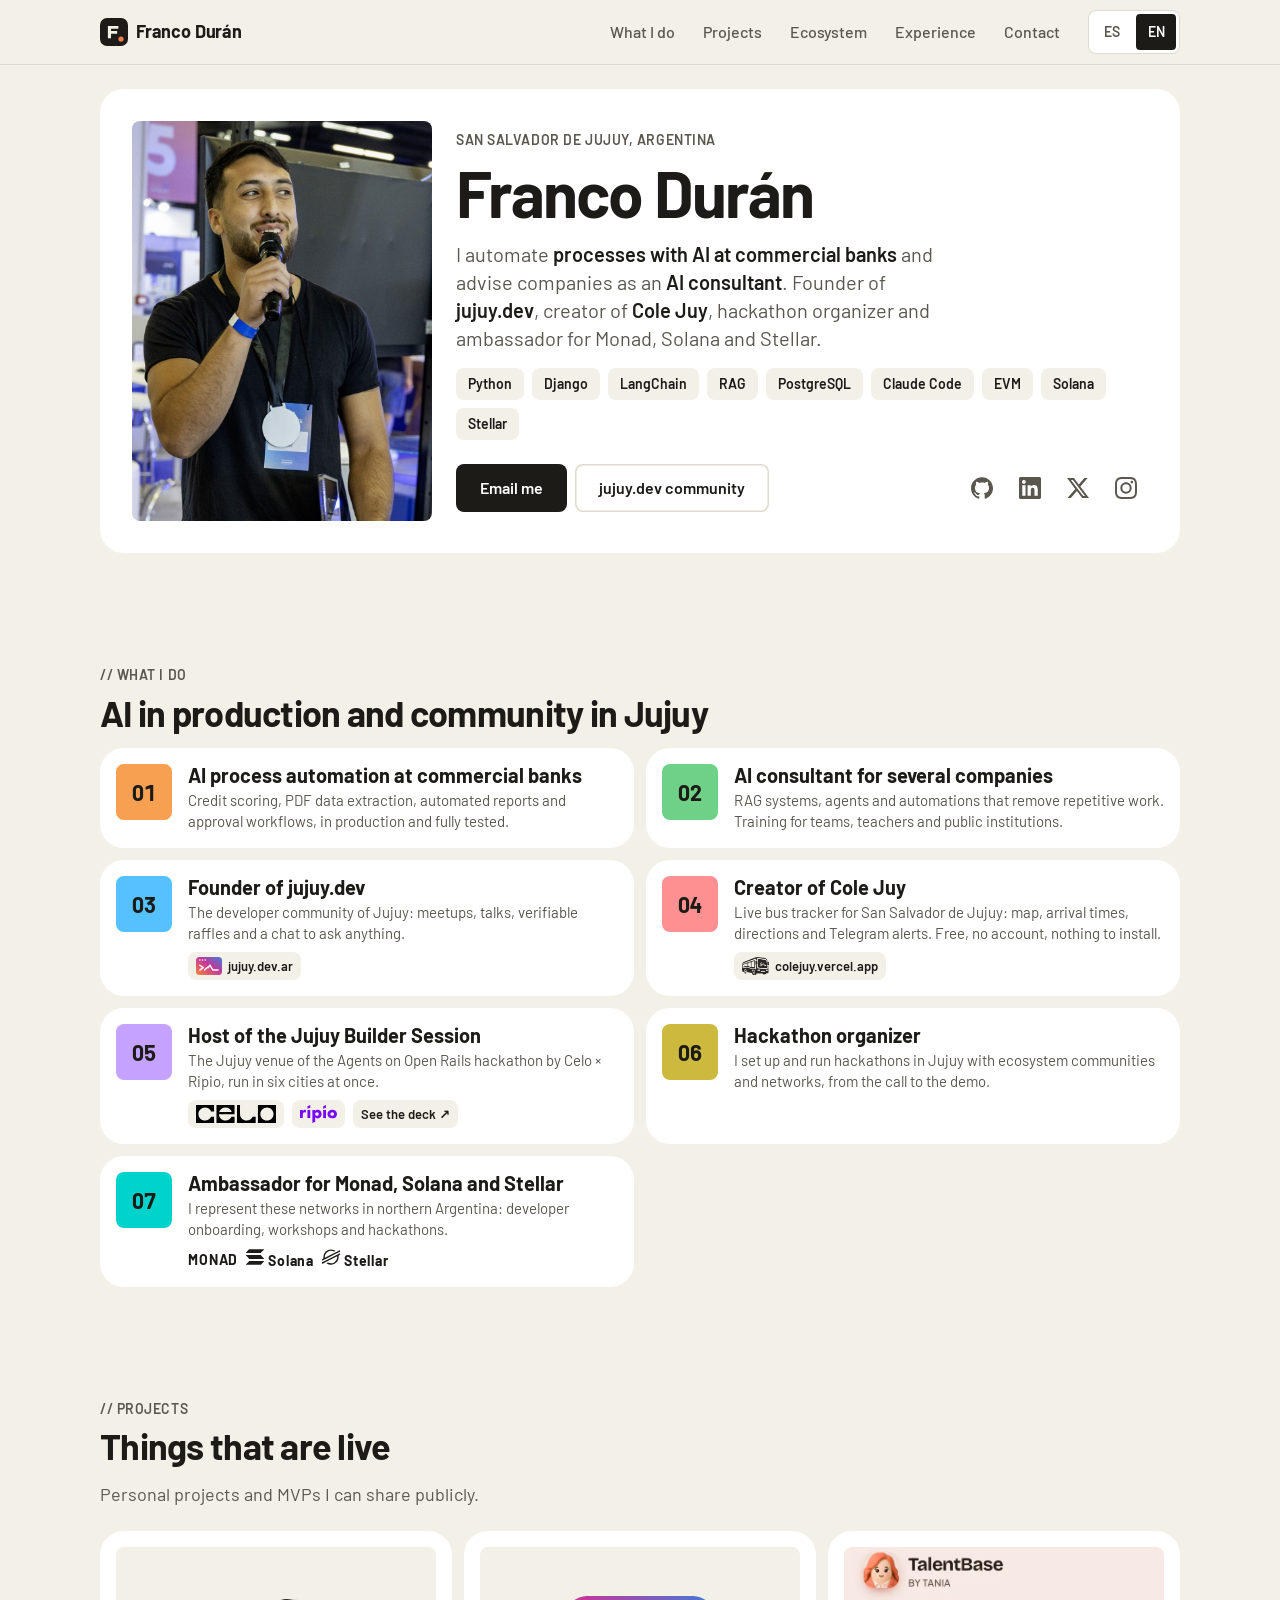
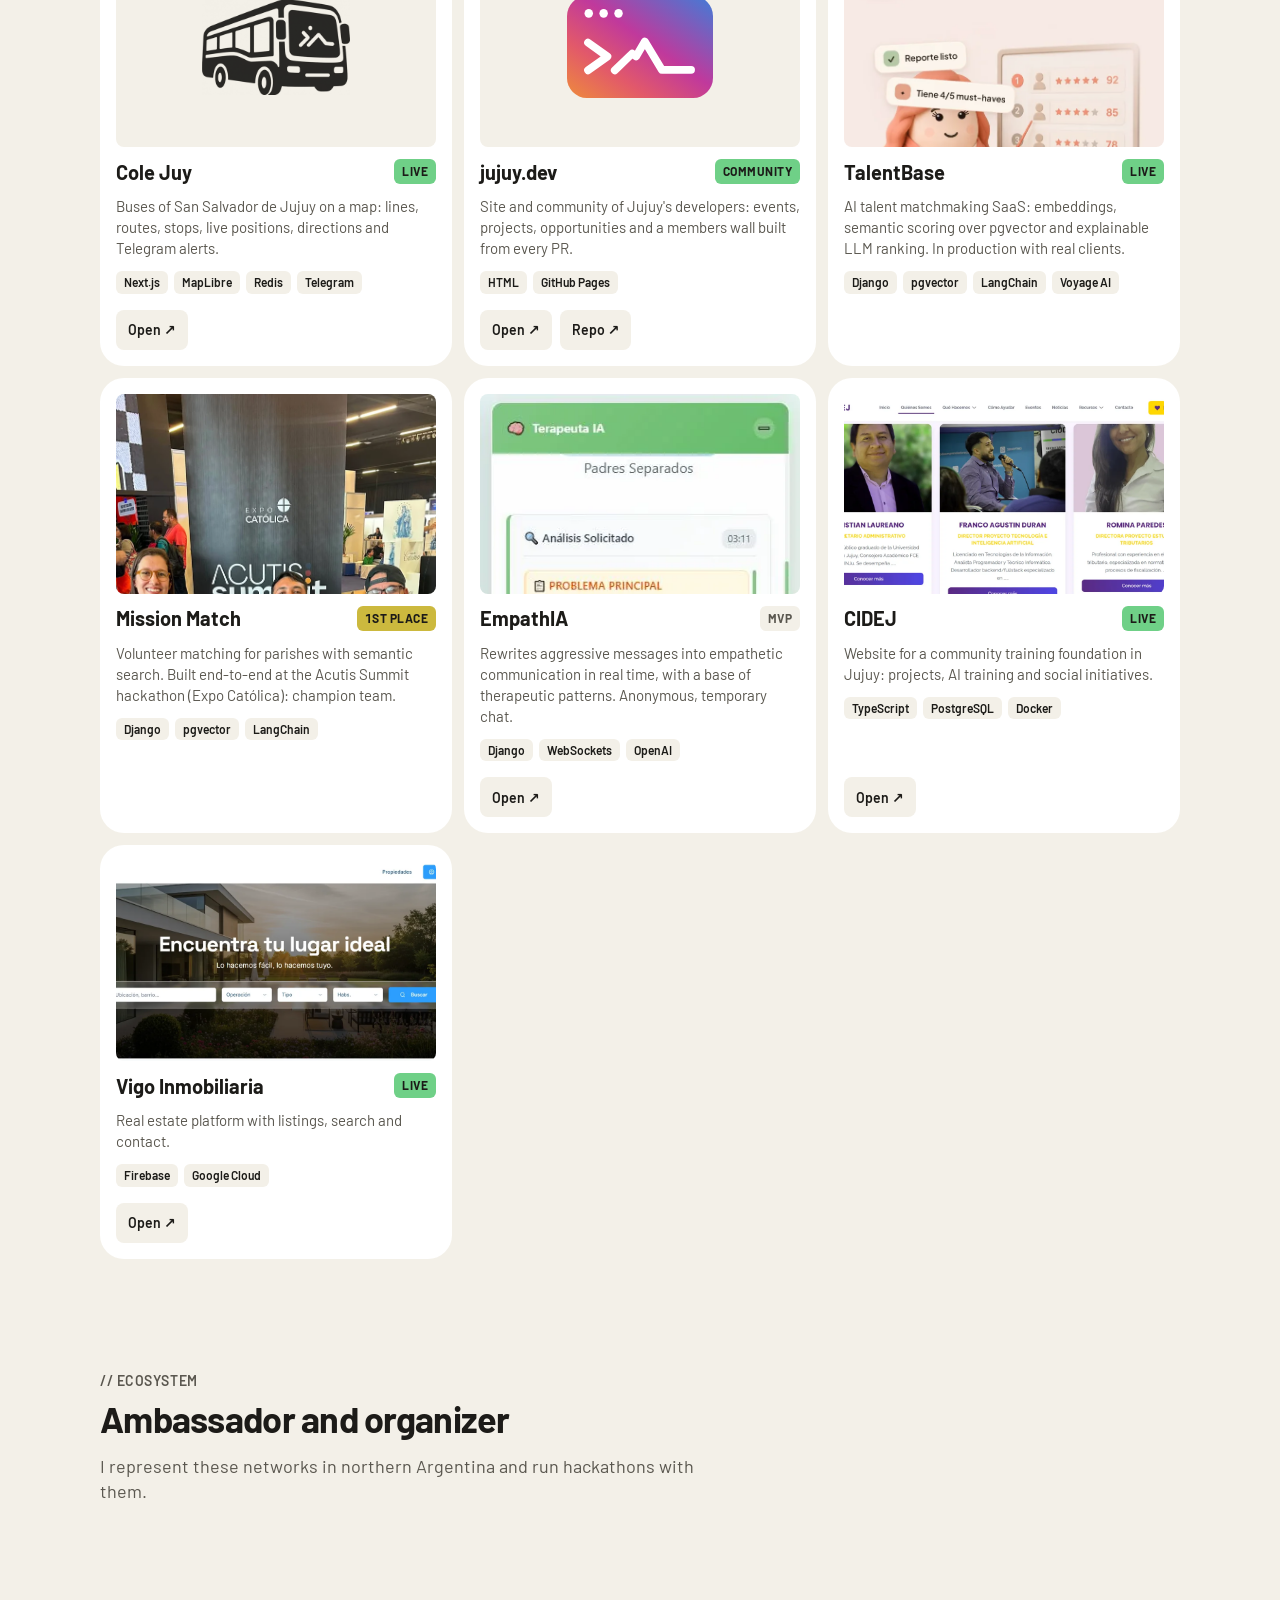
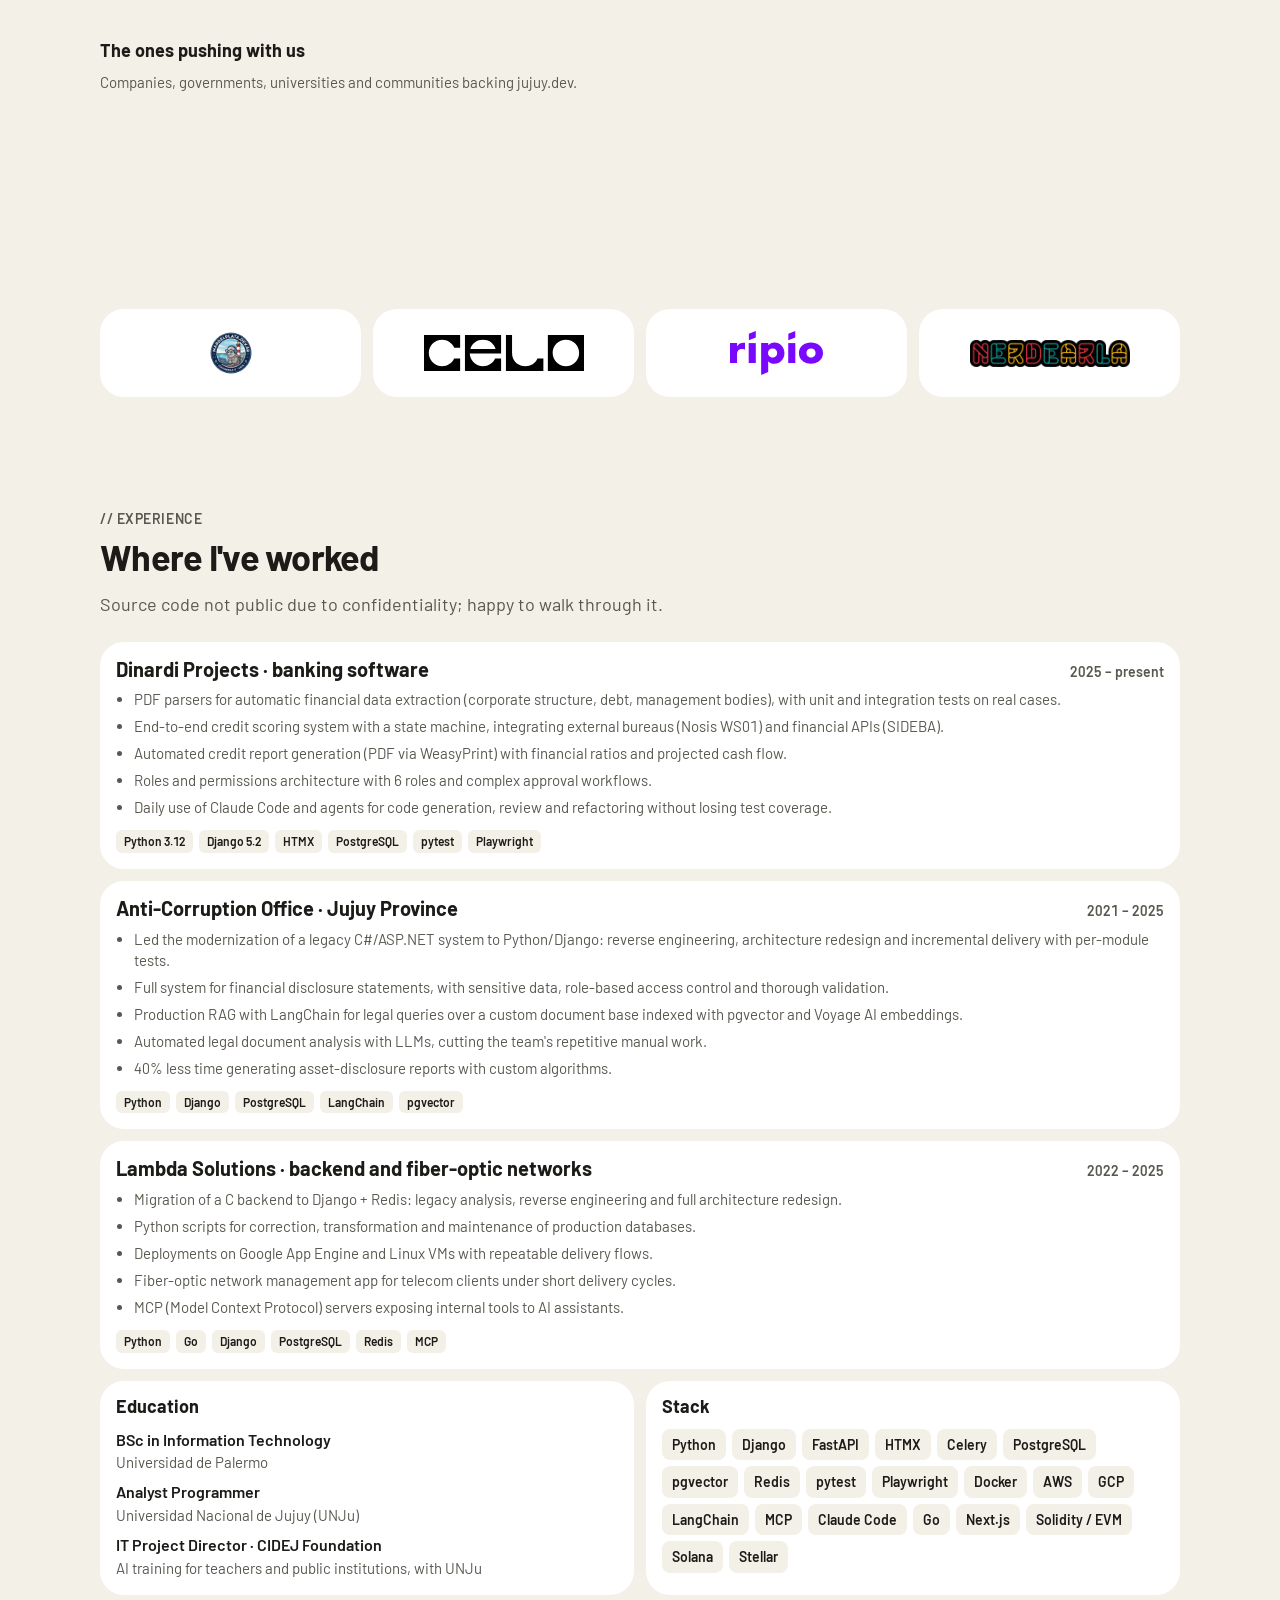
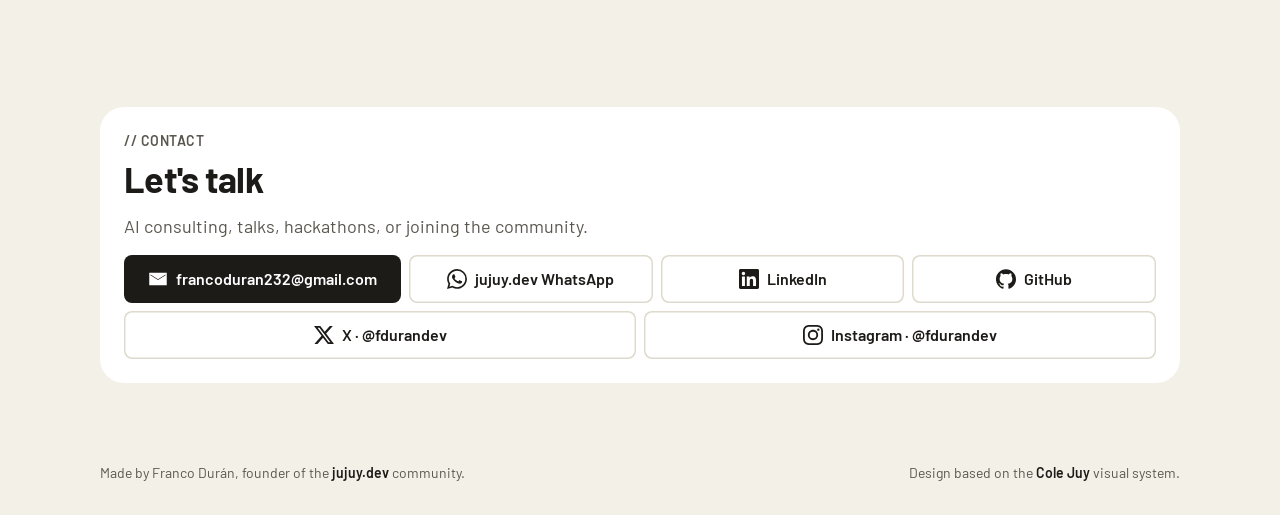
==== commit 42254fb9: "Fundador de jujuy.dev, no cofundador Co-Authored-By: Claude Fable 5.1 <noreply@anthropic.com> Claude" ====
--- a/index.html
+++ b/index.html
@@ -4,9 +4,9 @@
 <meta charset="utf-8">
 <meta name="viewport" content="width=device-width, initial-scale=1">
 <title>Franco Durán · IA, bancos y comunidad en Jujuy</title>
-<meta name="description" content="Franco Durán: automatización de procesos con IA en bancos comerciales, consultor de IA, cofundador de jujuy.dev, creador de Cole Juy, organizador de hackathons y embajador de Monad, Solana y Stellar.">
+<meta name="description" content="Franco Durán: automatización de procesos con IA en bancos comerciales, consultor de IA, fundador de jujuy.dev, creador de Cole Juy, organizador de hackathons y embajador de Monad, Solana y Stellar.">
 <meta property="og:title" content="Franco Durán">
-<meta property="og:description" content="IA en bancos, consultor de IA, cofundador de jujuy.dev y creador de Cole Juy.">
+<meta property="og:description" content="IA en bancos, consultor de IA, fundador de jujuy.dev y creador de Cole Juy.">
 <meta property="og:image" content="https://francoduran23.github.io/francoduran/assets/franco.jpg">
 <meta property="og:type" content="website">
 <meta name="theme-color" content="#f3f0e8" media="(prefers-color-scheme: light)">
@@ -115,7 +115,7 @@
 
 <footer>
   <div class="wrap">
-    <span data-t="footer.made">Hecho por Franco Durán, cofundador de la comunidad <a href="https://jujuy.dev.ar" target="_blank" rel="noopener">jujuy.dev</a>.</span>
+    <span data-t="footer.made">Hecho por Franco Durán, fundador de la comunidad <a href="https://jujuy.dev.ar" target="_blank" rel="noopener">jujuy.dev</a>.</span>
     <span data-t="footer.style">Diseño basado en el sistema visual de <a href="https://colejuy.vercel.app" target="_blank" rel="noopener">Cole Juy</a>.</span>
   </div>
 </footer>
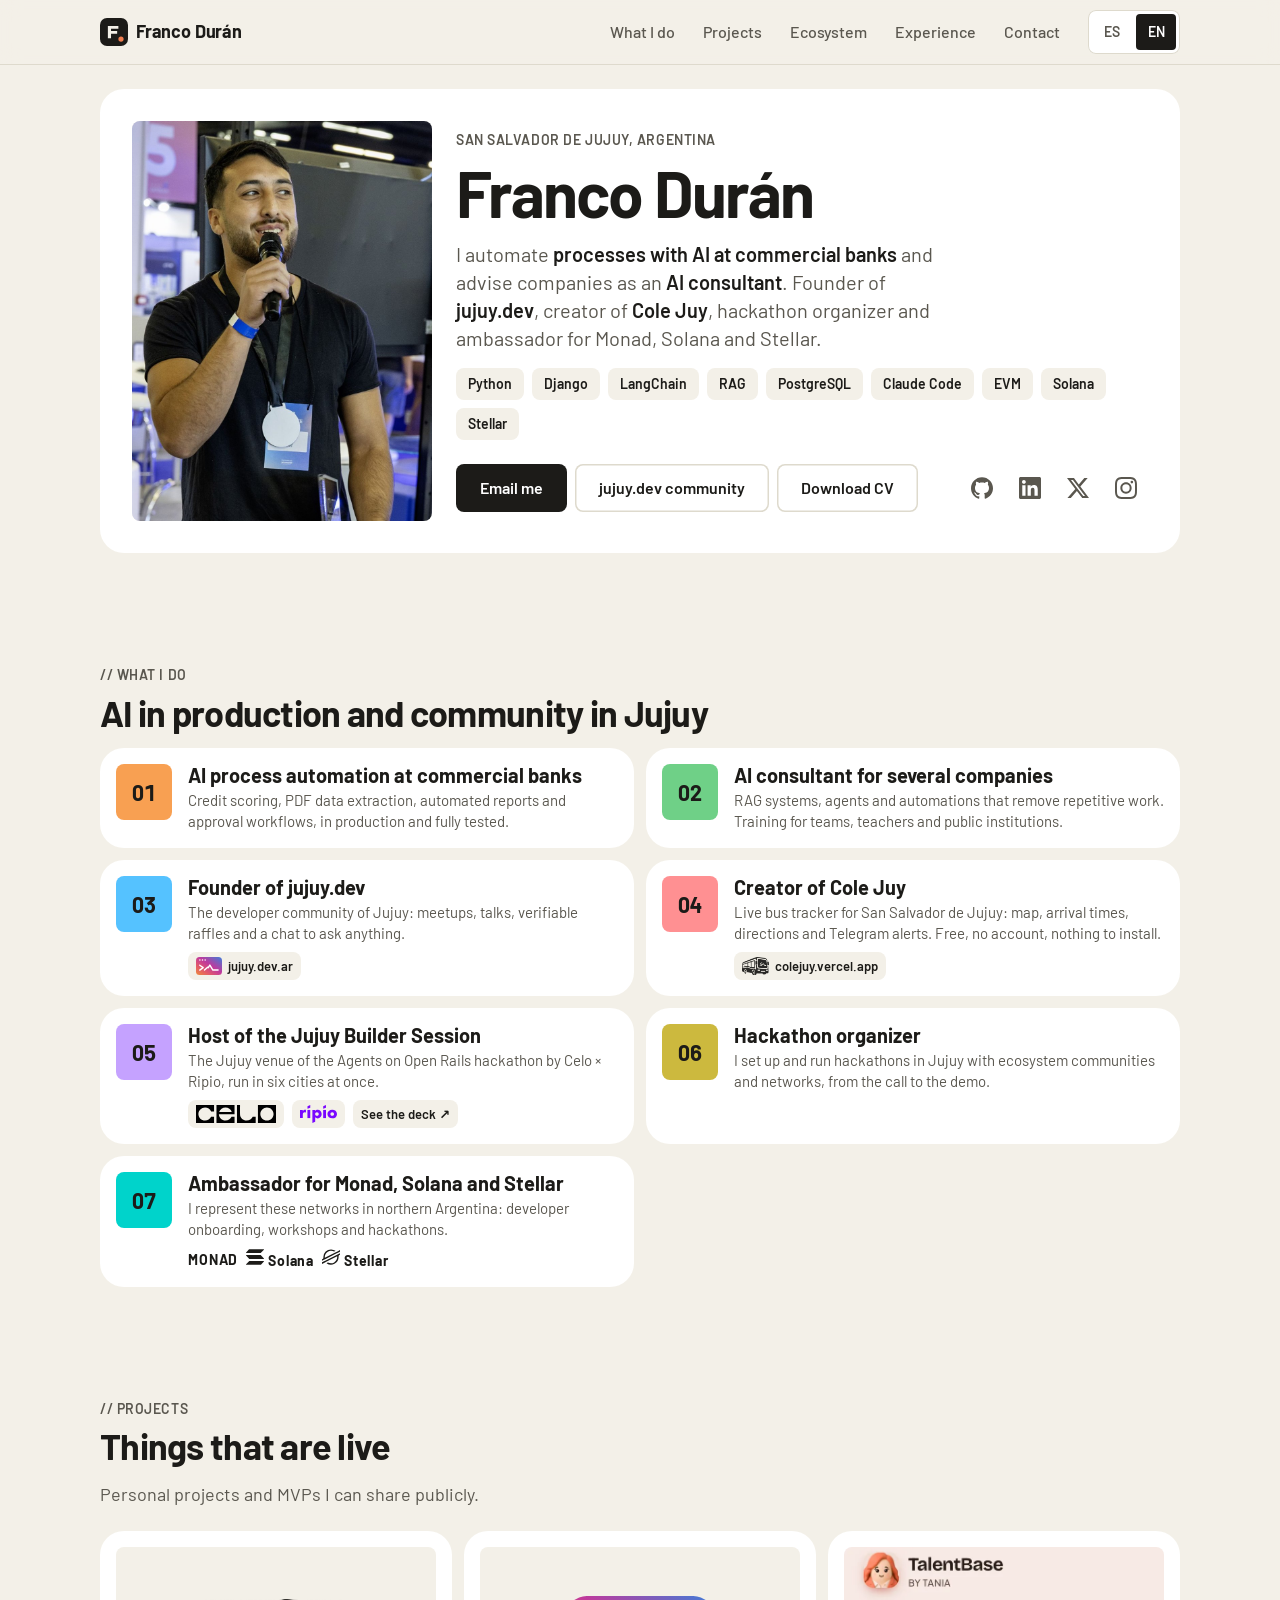
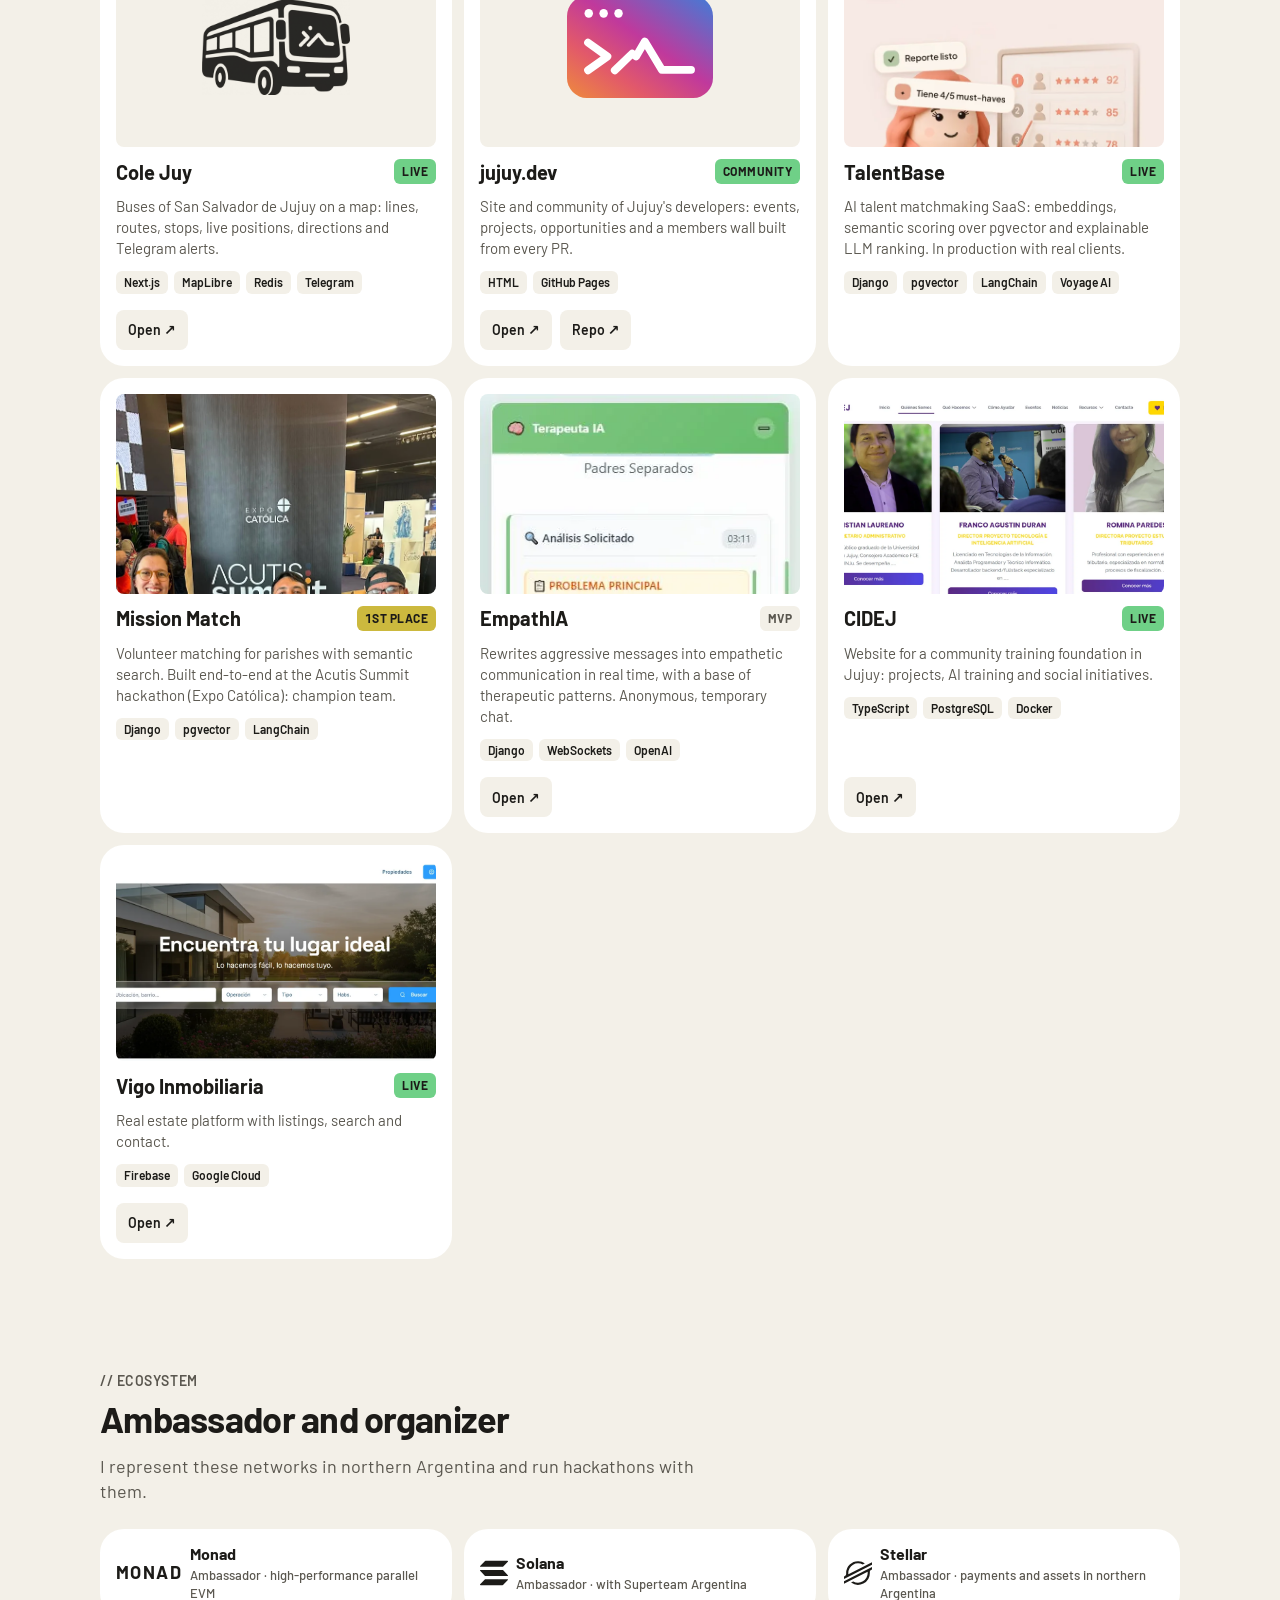
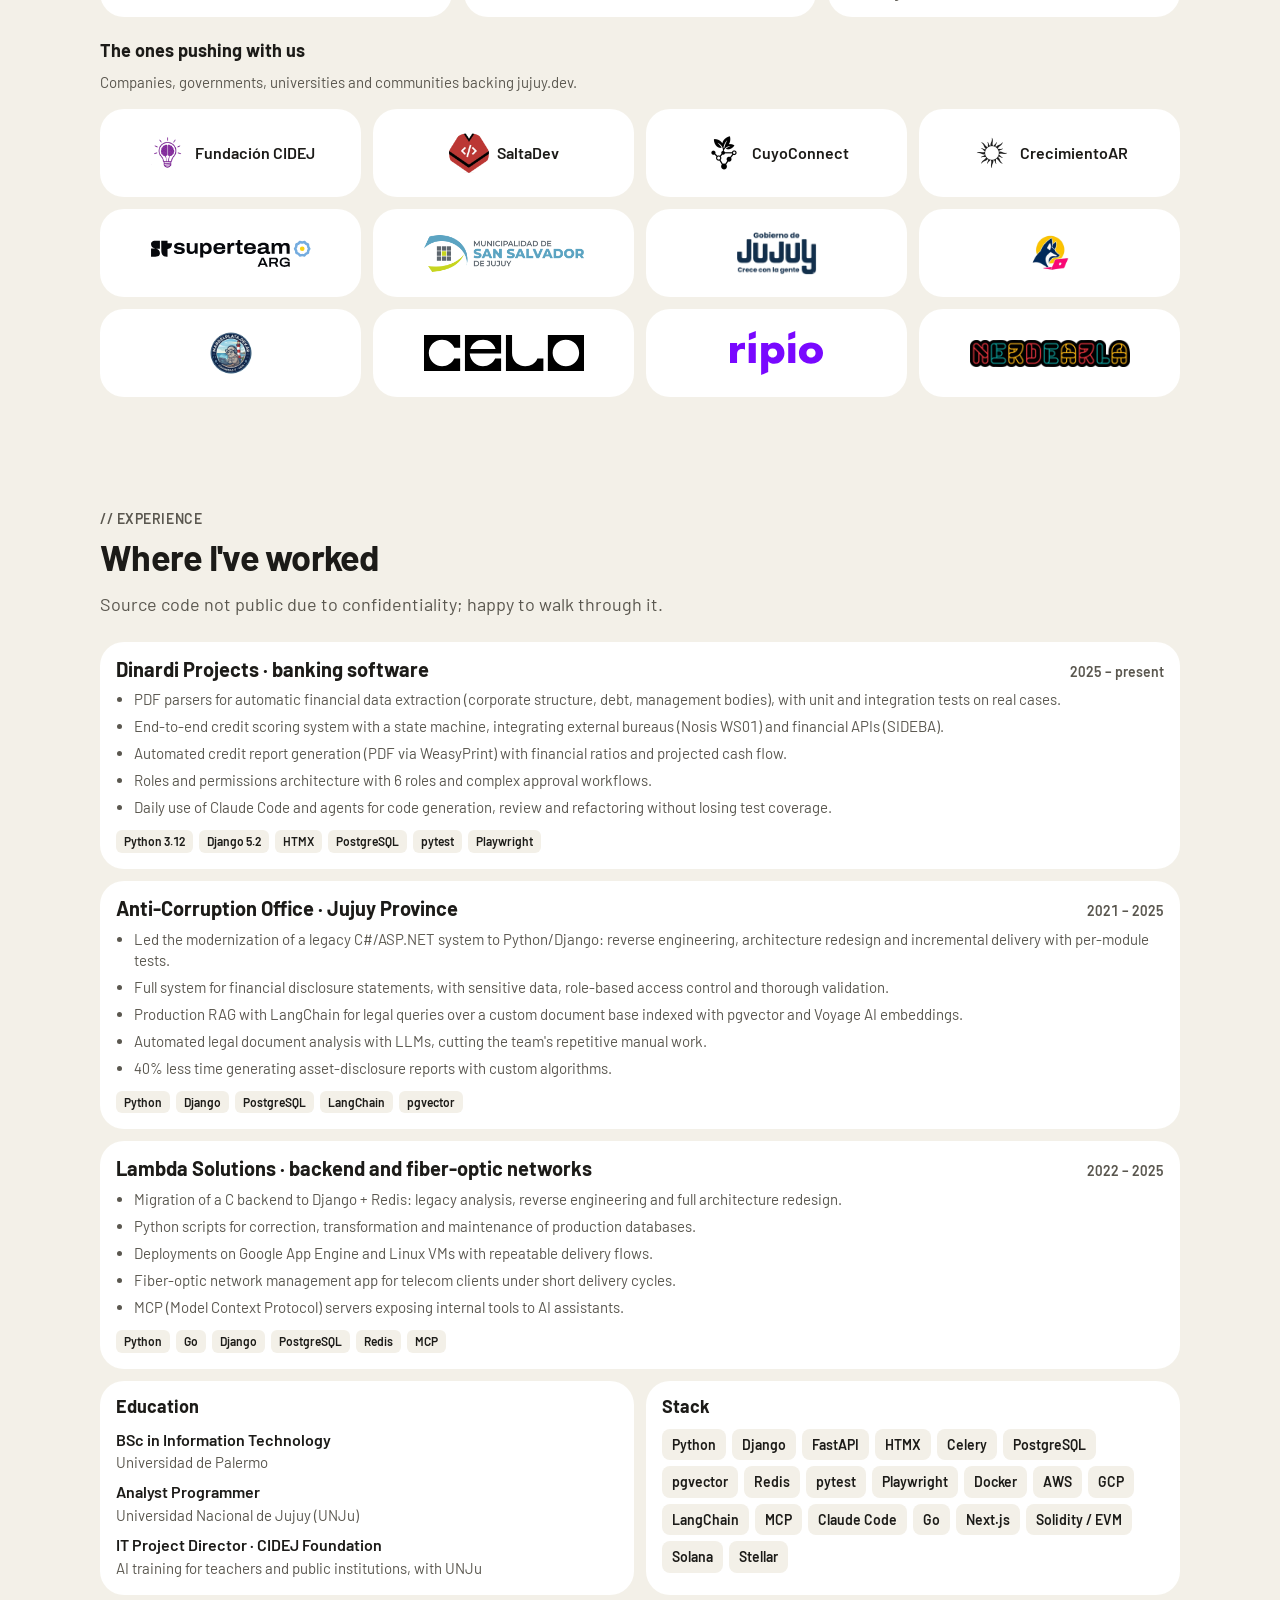
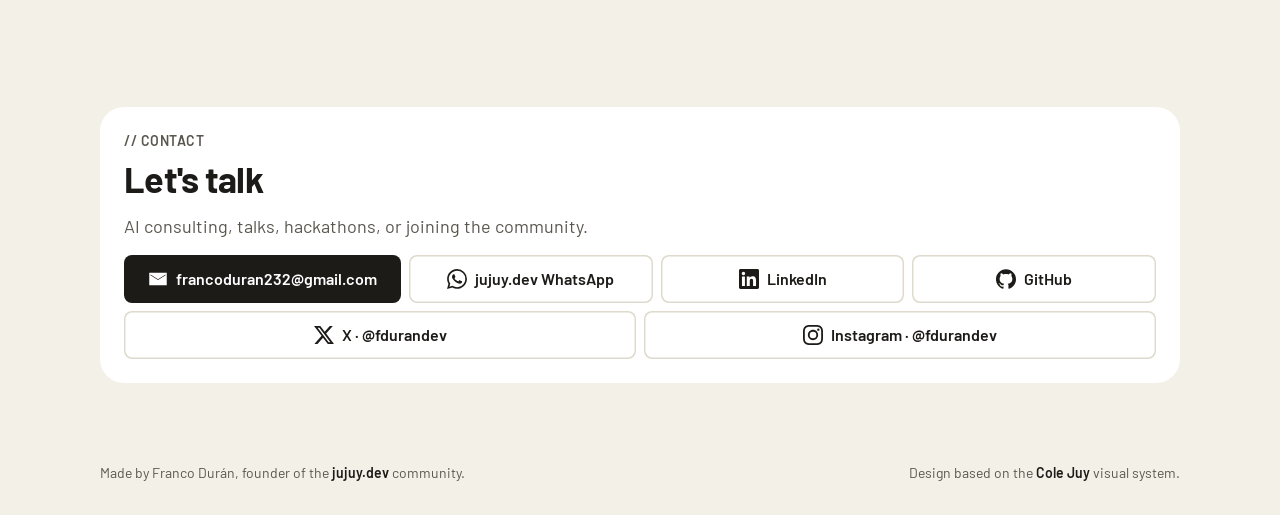
==== commit 2d467946: "CV en PDF (ES y EN) orientado a transformación digital y legacy, con botón de descarga Co-Authored-B" ====
--- a/index.html
+++ b/index.html
@@ -50,6 +50,7 @@
           <div class="cta">
             <a class="button primary" href="mailto:francoduran232@gmail.com" data-t="hero.write">Escribime</a>
             <a class="button" href="https://chat.whatsapp.com/Bj1KKgjcLue2FOVuX8osmq" target="_blank" rel="noopener" data-t="hero.community">Comunidad jujuy.dev</a>
+            <a class="button" id="cv-link" href="cv/Franco-Duran-CV-ES.pdf" target="_blank" rel="noopener" data-t="hero.cv">Descargar CV</a>
             <div class="social" id="hero-social"></div>
           </div>
         </div>
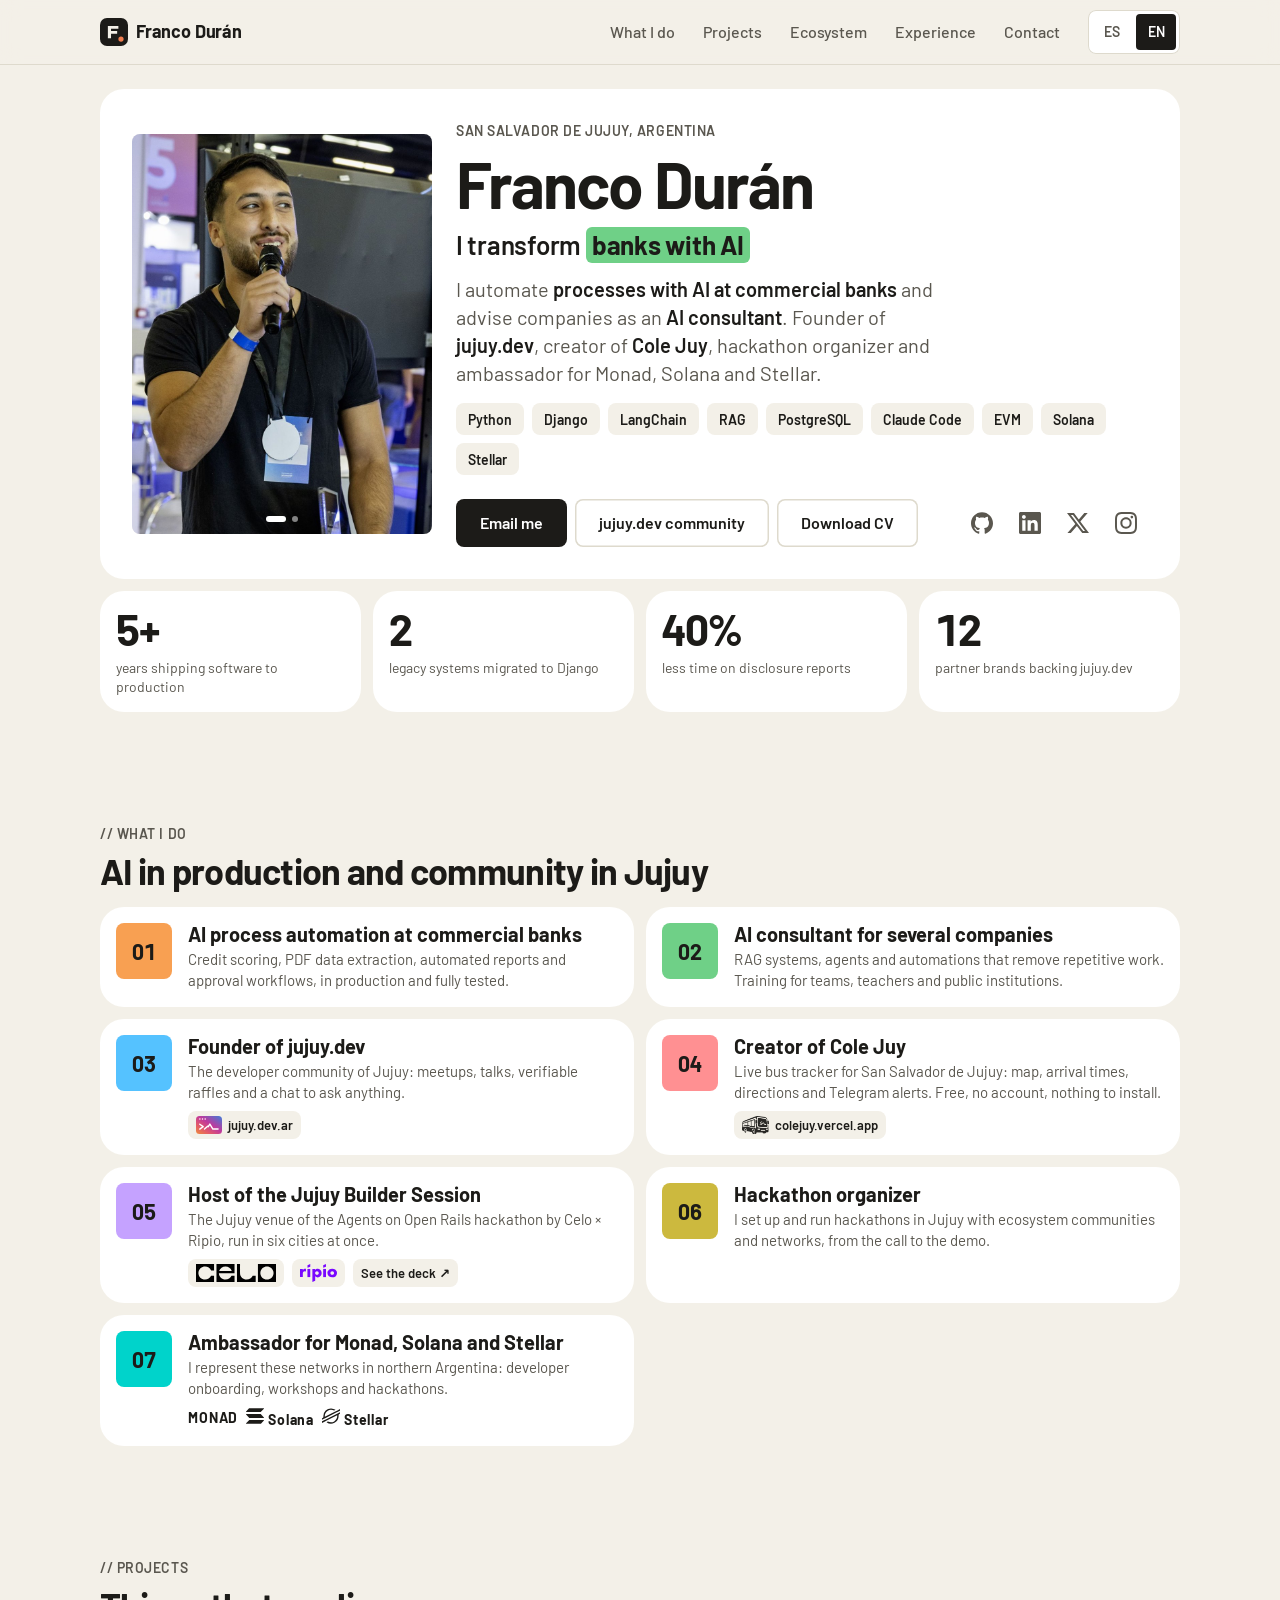
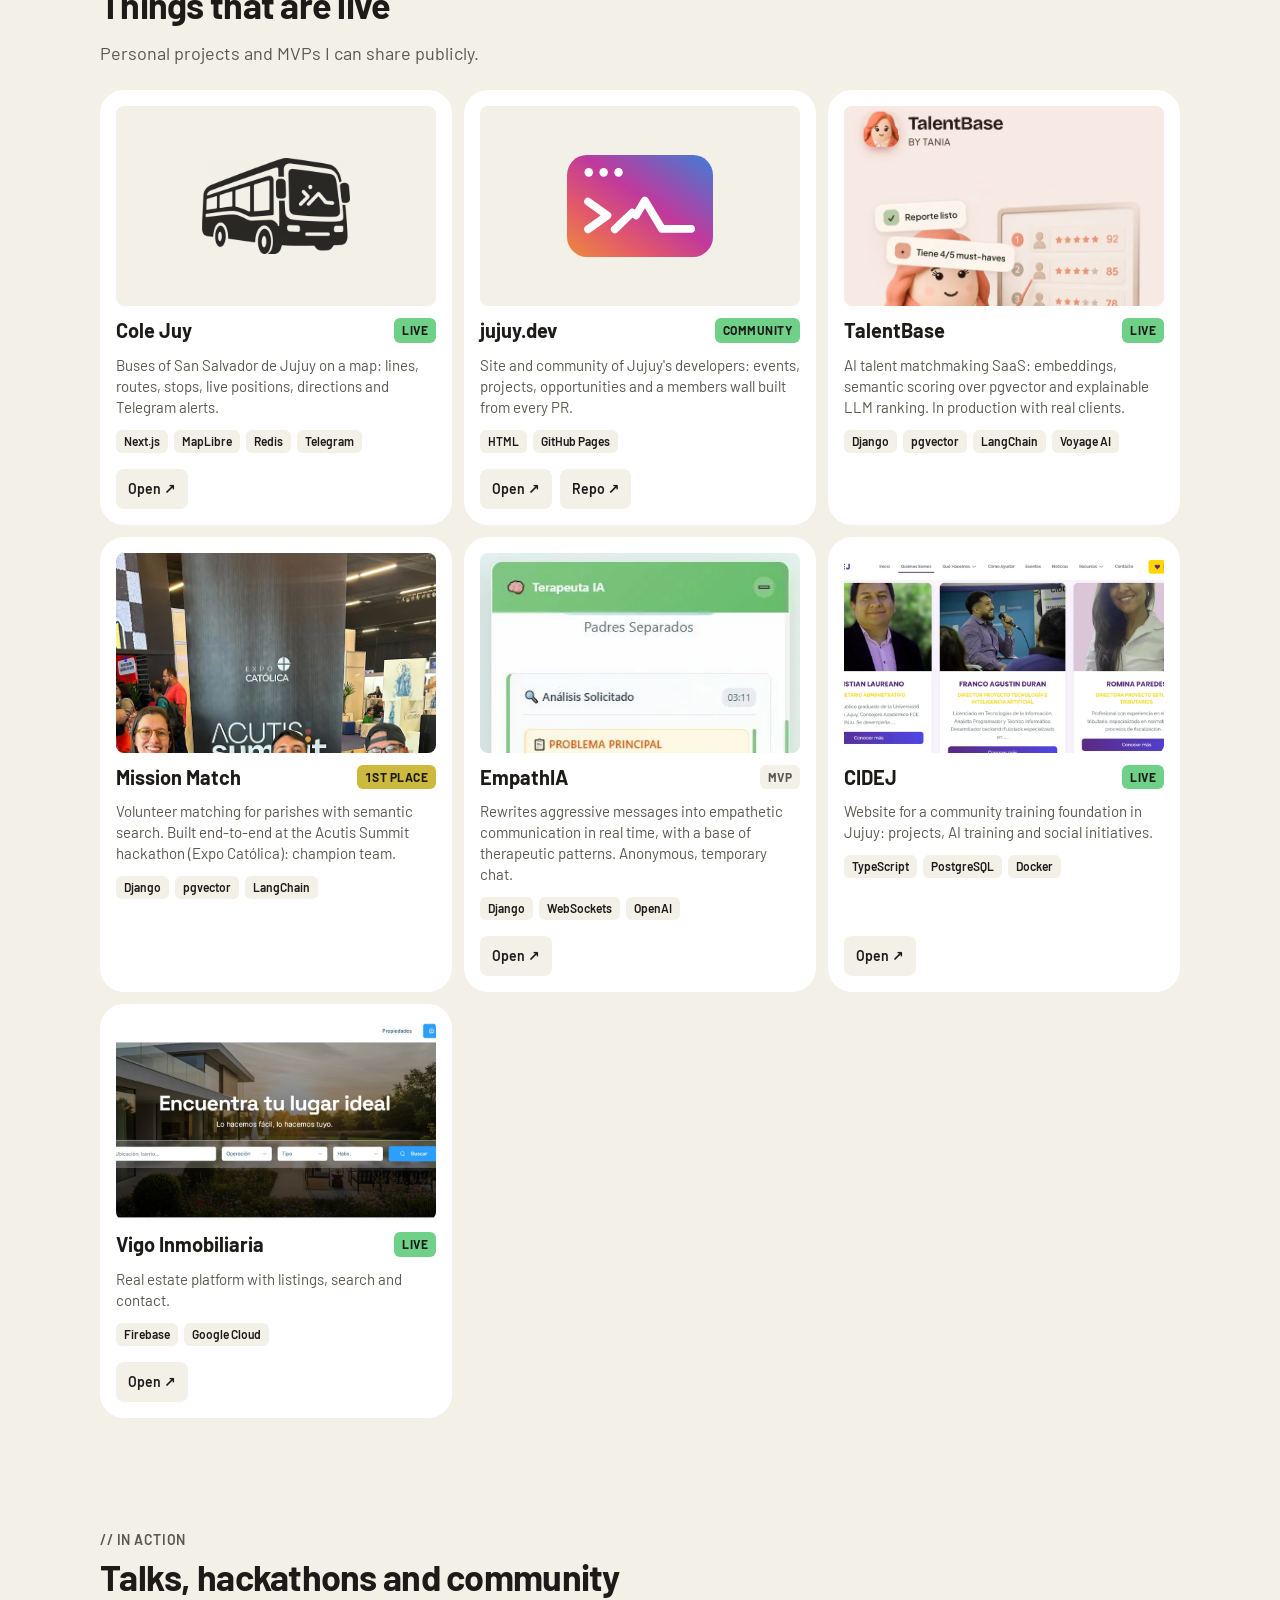
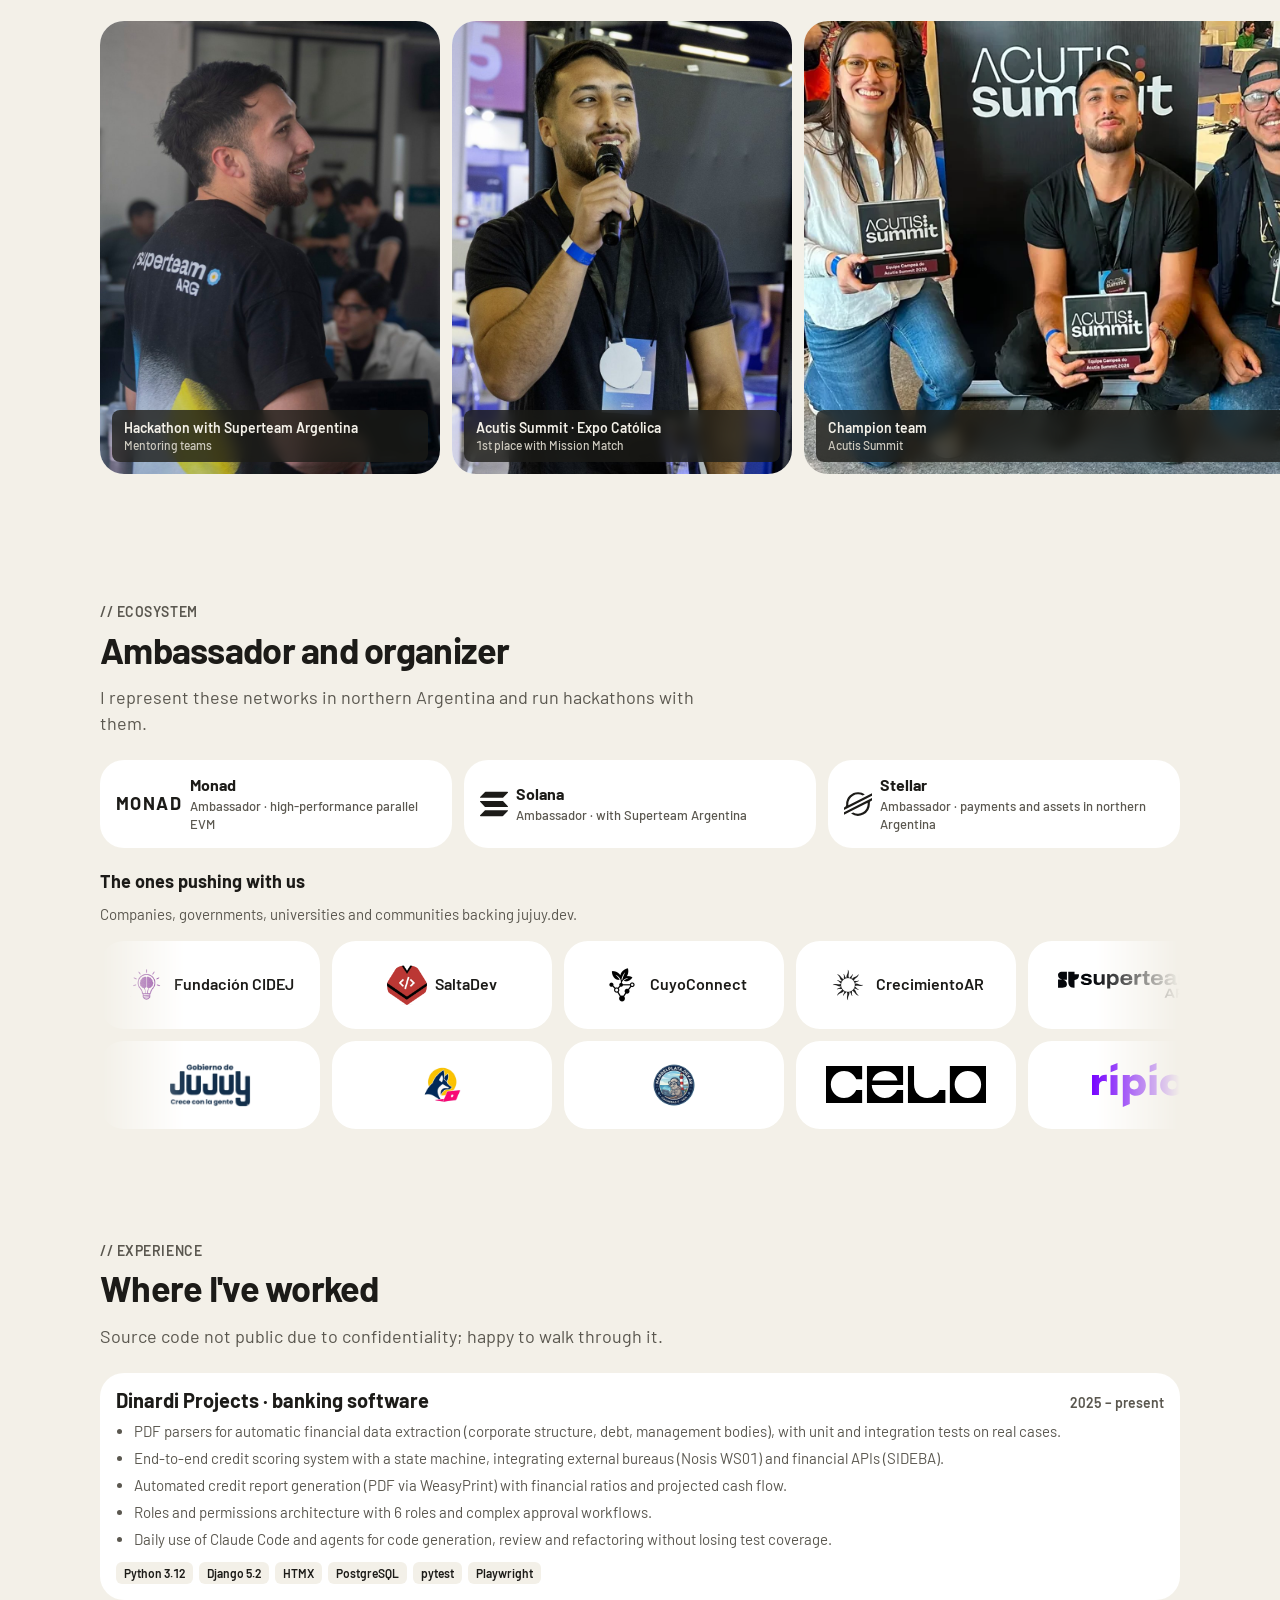
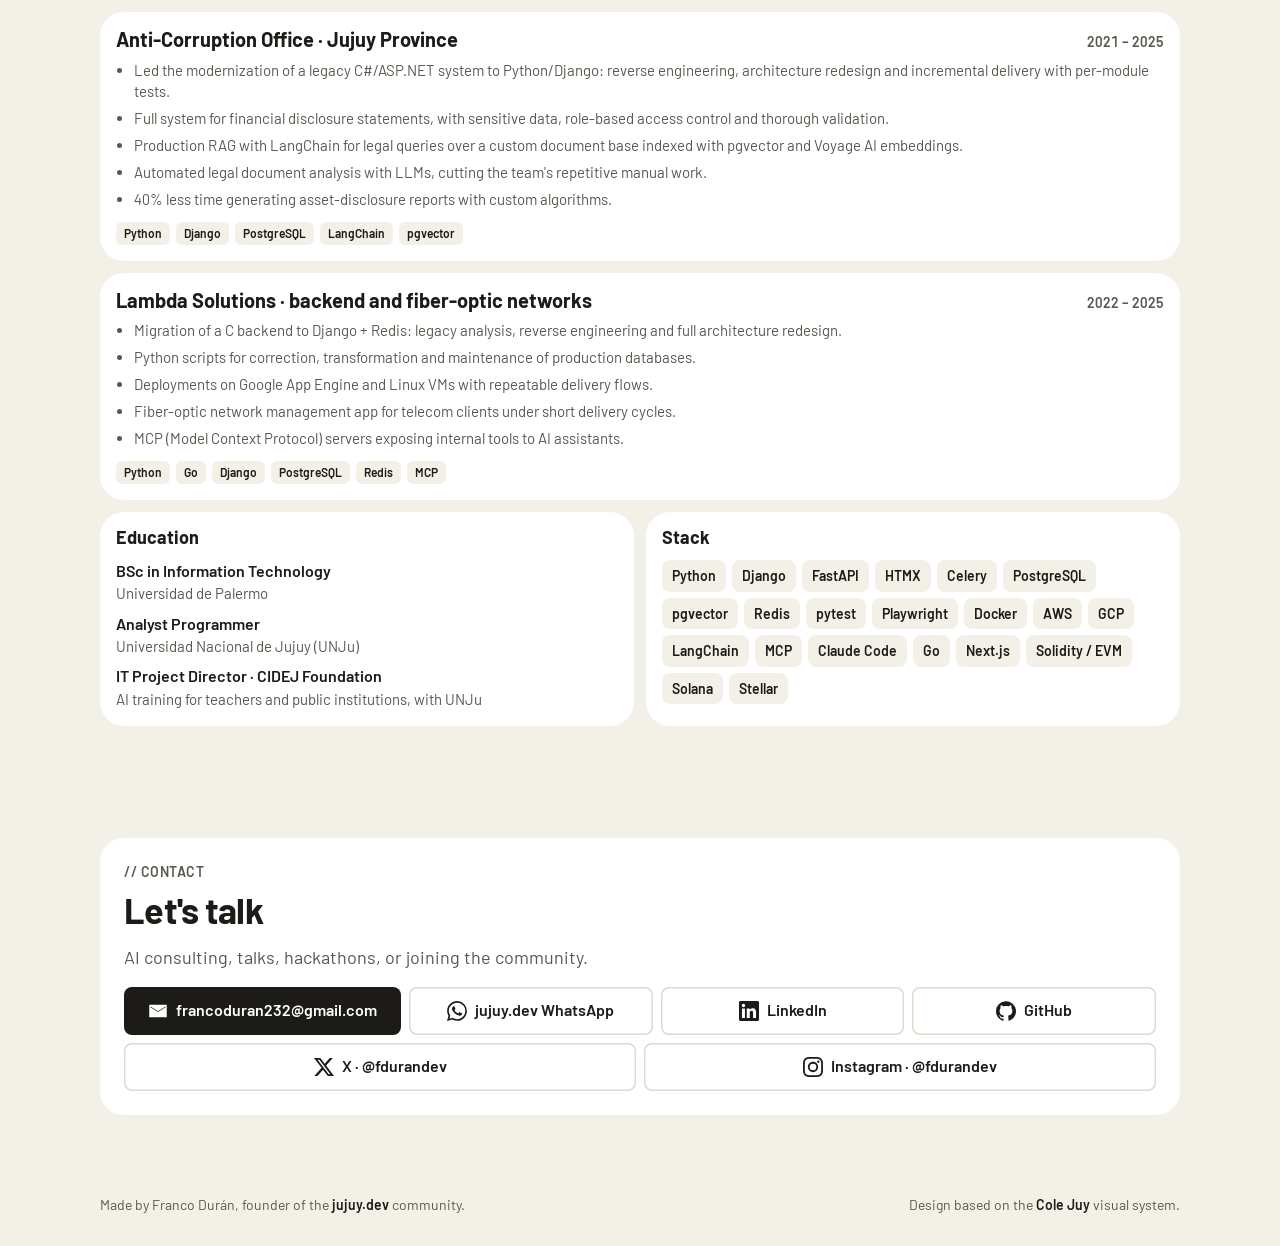
==== commit 02c4b9a1: "Más movimiento y fotos: carrusel en el hero, frase rotativa, contadores, galería y marquesina de mar" ====
--- a/index.html
+++ b/index.html
@@ -13,7 +13,7 @@
 <meta name="theme-color" content="#171714" media="(prefers-color-scheme: dark)">
 <link rel="icon" href="data:image/svg+xml,<svg xmlns='http://www.w3.org/2000/svg' viewBox='0 0 32 32'><rect width='32' height='32' rx='8' fill='%231c1b18'/><path d='M9 23V9h12v3.2h-8.4v2.6h7v3.1h-7V23z' fill='%23f3f0e8'/><circle cx='24' cy='24' r='3' fill='%23ef7d4f'/></svg>">
 <link rel="preload" href="fonts/barlow-latin-700-normal.woff2" as="font" type="font/woff2" crossorigin>
-<link rel="stylesheet" href="styles.css">
+<link rel="stylesheet" href="styles.css?v=2">
 </head>
 <body>
 
@@ -41,10 +41,15 @@
   <section class="hero">
     <div class="wrap">
       <div class="panel">
-        <div class="photo"><img src="assets/franco.jpg" alt="Franco Durán hablando con micrófono en un evento" width="890" height="1200"></div>
+        <div class="photo" id="hero-photos">
+          <img class="on" src="assets/franco.jpg" alt="Franco Durán hablando con micrófono en un evento" width="890" height="1200">
+          <img src="assets/franco-superteam.jpg" alt="Franco Durán con la remera de Superteam Argentina en un hackathon" width="900" height="1200" loading="lazy">
+          <div class="photo-dots" aria-hidden="true"><i class="on"></i><i></i></div>
+        </div>
         <div>
           <p class="eyebrow" data-t="hero.eyebrow">San Salvador de Jujuy, Argentina</p>
-          <h1>Franco Durán</h1>
+          <h1 class="split" aria-label="Franco Durán"><span>Franco</span> <span>Durán</span></h1>
+          <p class="rotator" aria-live="polite"><span data-t="hero.rotPrefix">Transformo</span> <span class="rot" id="rot"><b>sistemas legacy</b></span></p>
           <p class="role" data-t="hero.role"></p>
           <div class="tags" id="hero-tags"></div>
           <div class="cta">
@@ -55,6 +60,7 @@
           </div>
         </div>
       </div>
+      <div class="stats" id="stats"></div>
     </div>
   </section>
 
@@ -75,6 +81,14 @@
     </div>
   </section>
 
+  <section id="accion" class="gallery-sec">
+    <div class="wrap">
+      <p class="eyebrow" data-t="gallery.eyebrow">// en acción</p>
+      <h2 data-t="gallery.title">Charlas, hackathons y comunidad</h2>
+    </div>
+    <div class="gallery" id="gallery"></div>
+  </section>
+
   <section id="ecosistema">
     <div class="wrap">
       <p class="eyebrow" data-t="eco.eyebrow">// ecosistema</p>
@@ -83,7 +97,7 @@
       <div class="ambassador" id="ambassador" style="margin-top: var(--s5)"></div>
       <h3 style="font-size:18px; margin-bottom: var(--s3)" data-t="eco.brandsTitle">Los que empujan con nosotros</h3>
       <p class="lead" style="font-size:15px; margin-bottom: var(--s4)" data-t="eco.brandsLead">Empresas, gobiernos, universidades y comunidades que apoyan a jujuy.dev.</p>
-      <div class="brands" id="brands"></div>
+      <div class="marquee" id="brands"></div>
     </div>
   </section>
 
@@ -121,6 +135,6 @@
   </div>
 </footer>
 
-<script src="app.js"></script>
+<script src="app.js?v=2"></script>
 </body>
 </html>
--- a/styles.css
+++ b/styles.css
@@ -90,7 +90,7 @@
 .seg { display: grid; grid-auto-flow: column; gap: var(--s1); padding: var(--s1); border-radius: var(--r-control); background: var(--surface); box-shadow: inset 0 0 0 1px var(--rule); }
 .seg button { min-width: 40px; height: 36px; border-radius: calc(var(--r-control) - var(--s1)); color: var(--ink-soft); font-weight: 600; font-size: 14px; }
 .seg button[aria-pressed="true"] { background: var(--ink); color: var(--on-ink); }
-@media (max-width: 720px) { .nav { display: none; } }
+@media (max-width: 720px) { .nav { display: none; } .seg { margin-left: auto; } }
 
 /* ---------- Botones ---------- */
 .button {
@@ -123,8 +123,12 @@
 .hero { padding-top: var(--s5); }
 .hero .panel { display: grid; gap: var(--s5); grid-template-columns: 1fr; padding: var(--s5); }
 @media (min-width: 720px) { .hero .panel { grid-template-columns: 300px 1fr; align-items: center; padding: var(--s6); } }
-.photo { border-radius: var(--r-control); overflow: hidden; aspect-ratio: 3 / 4; background: var(--ground); }
-.photo img { width: 100%; height: 100%; object-fit: cover; object-position: 50% 10%; }
+.photo { position: relative; border-radius: var(--r-control); overflow: hidden; aspect-ratio: 3 / 4; background: var(--ground); }
+.photo img { position: absolute; inset: 0; width: 100%; height: 100%; object-fit: cover; object-position: 50% 10%; opacity: 0; transform: scale(1.08); transition: opacity 900ms var(--ease-out), transform 7s linear; }
+.photo img.on { opacity: 1; transform: scale(1); }
+.photo-dots { position: absolute; left: 50%; bottom: var(--s3); translate: -50% 0; display: flex; gap: 6px; z-index: 2; }
+.photo-dots i { width: 6px; height: 6px; border-radius: 3px; background: rgb(255 255 255 / .5); transition: width 300ms var(--ease-out), background-color 300ms; }
+.photo-dots i.on { width: 20px; background: #fff; }
 .hero h1 { font-size: clamp(36px, 7vw, 64px); font-weight: 700; letter-spacing: -.03em; }
 .hero .role { font-size: 20px; color: var(--ink-soft); margin: var(--s3) 0 var(--s4); max-width: 44ch; }
 .hero .role b { color: var(--ink); font-weight: 600; }
@@ -211,6 +215,49 @@
 footer .wrap { display: flex; flex-wrap: wrap; gap: var(--s3); justify-content: space-between; align-items: center; }
 footer a { font-weight: 600; color: var(--ink); }
 
+/* ---------- Movimiento ---------- */
+.split span { display: inline-block; opacity: 0; transform: translateY(40%); filter: blur(6px); animation: word-in 800ms var(--ease-out) forwards; }
+.split span:nth-child(2) { animation-delay: 120ms; }
+@keyframes word-in { to { opacity: 1; transform: none; filter: none; } }
+.rotator { font-size: clamp(20px, 3vw, 26px); font-weight: 600; letter-spacing: -.01em; margin-top: var(--s2); min-height: 1.3em; }
+.rot { display: inline-grid; vertical-align: bottom; overflow: hidden; }
+.rot b { grid-area: 1 / 1; display: inline-block; padding: 0 6px; border-radius: 6px; background: var(--c, var(--c1)); color: #1c1b18; animation: rot-in 520ms var(--ease-out); }
+.rot b.out { animation: rot-out 380ms var(--ease-out) forwards; }
+@keyframes rot-in { from { transform: translateY(100%); opacity: 0; } to { transform: none; opacity: 1; } }
+@keyframes rot-out { to { transform: translateY(-100%); opacity: 0; } }
+
+.stats { display: grid; grid-template-columns: repeat(2, 1fr); gap: var(--s3); margin-top: var(--s3); }
+@media (min-width: 720px) { .stats { grid-template-columns: repeat(4, 1fr); } }
+.stat { background: var(--surface); border-radius: var(--r-panel); padding: var(--s4); }
+.stat b { display: block; font-size: clamp(32px, 5vw, 44px); font-weight: 700; letter-spacing: -.03em; line-height: 1; }
+.stat span { display: block; margin-top: var(--s2); color: var(--ink-soft); font-size: 14px; line-height: 1.3; }
+
+.gallery-sec { overflow: hidden; }
+.gallery { display: flex; gap: var(--s3); padding: var(--s2) max(var(--s4), calc((100vw - var(--max)) / 2)) var(--s4); overflow-x: auto; scroll-snap-type: x mandatory; scrollbar-width: none; }
+.gallery::-webkit-scrollbar { display: none; }
+.shot-card { position: relative; flex: none; width: min(78vw, 340px); aspect-ratio: 3 / 4; border-radius: var(--r-panel); overflow: hidden; scroll-snap-align: center; background: var(--surface); }
+.shot-card.wide { width: min(88vw, 560px); aspect-ratio: 4 / 3; }
+.shot-card img { width: 100%; height: 100%; object-fit: cover; transform: scale(1.06); transition: transform 1200ms var(--ease-out); }
+.shot-card.in img, .shot-card:hover img { transform: scale(1); }
+.shot-card:hover img { transform: scale(1.04); }
+.shot-card figcaption { position: absolute; left: var(--s3); right: var(--s3); bottom: var(--s3); padding: var(--s2) var(--s3); border-radius: var(--r-control); background: rgb(28 27 24 / .78); color: #f3f0e8; font-size: 14px; font-weight: 600; backdrop-filter: blur(6px); }
+.shot-card figcaption small { display: block; font-weight: 500; color: #cfcbc0; font-size: 12px; }
+
+.marquee { position: relative; display: grid; gap: var(--s3); overflow: hidden; mask-image: linear-gradient(90deg, transparent, #000 8%, #000 92%, transparent); }
+.marquee .track { display: flex; gap: var(--s3); width: max-content; animation: slide 40s linear infinite; }
+.marquee .track.rev { animation-direction: reverse; animation-duration: 46s; }
+.marquee:hover .track { animation-play-state: paused; }
+.marquee .brand { flex: none; width: 220px; }
+@keyframes slide { to { transform: translateX(calc(-50% - var(--s3) / 2)); } }
+
+.reveal { transition-delay: calc(var(--d, 0) * 70ms); }
+.role-card .chapa { transition: transform 300ms var(--ease-out); }
+.role-card:hover .chapa { transform: rotate(-6deg) scale(1.06); }
+.project { transition: transform 300ms var(--ease-out); }
+.project:hover { transform: translateY(-4px); }
+.project .shot img { transition: transform 600ms var(--ease-out); }
+.project:hover .shot img { transform: scale(1.04); }
+
 /* Los logos de terceros son oscuros: en modo oscuro van sobre una placa clara, como una chapa. */
 @media (prefers-color-scheme: dark) {
   :root:not([data-theme="light"]) .brand,
@@ -221,6 +268,6 @@
 :root[data-theme="dark"] .brand, :root[data-theme="dark"] .role-card .mini a, :root[data-theme="dark"] .project .shot.logo-shot { background: #f3f0e8; color: #1c1b18; }
 
 /* reveal suave, sin mover nada que no sea el propio bloque */
-.reveal { opacity: 0; transform: translateY(8px); transition: opacity 320ms var(--ease-out), transform 320ms var(--ease-out); }
+.reveal { opacity: 0; transform: translateY(16px); transition: opacity 320ms var(--ease-out), transform 320ms var(--ease-out); }
 .reveal.in { opacity: 1; transform: none; }
-@media (prefers-reduced-motion: reduce) { .reveal { transition: none; transform: none; opacity: 1; } html { scroll-behavior: auto; } }
+@media (prefers-reduced-motion: reduce) { .reveal { transition: none; transform: none; opacity: 1; } html { scroll-behavior: auto; } .split span, .rot b { animation: none; opacity: 1; transform: none; filter: none; } .marquee .track { animation: none; flex-wrap: wrap; width: auto; } .photo img { transition: opacity 300ms; transform: none; } }
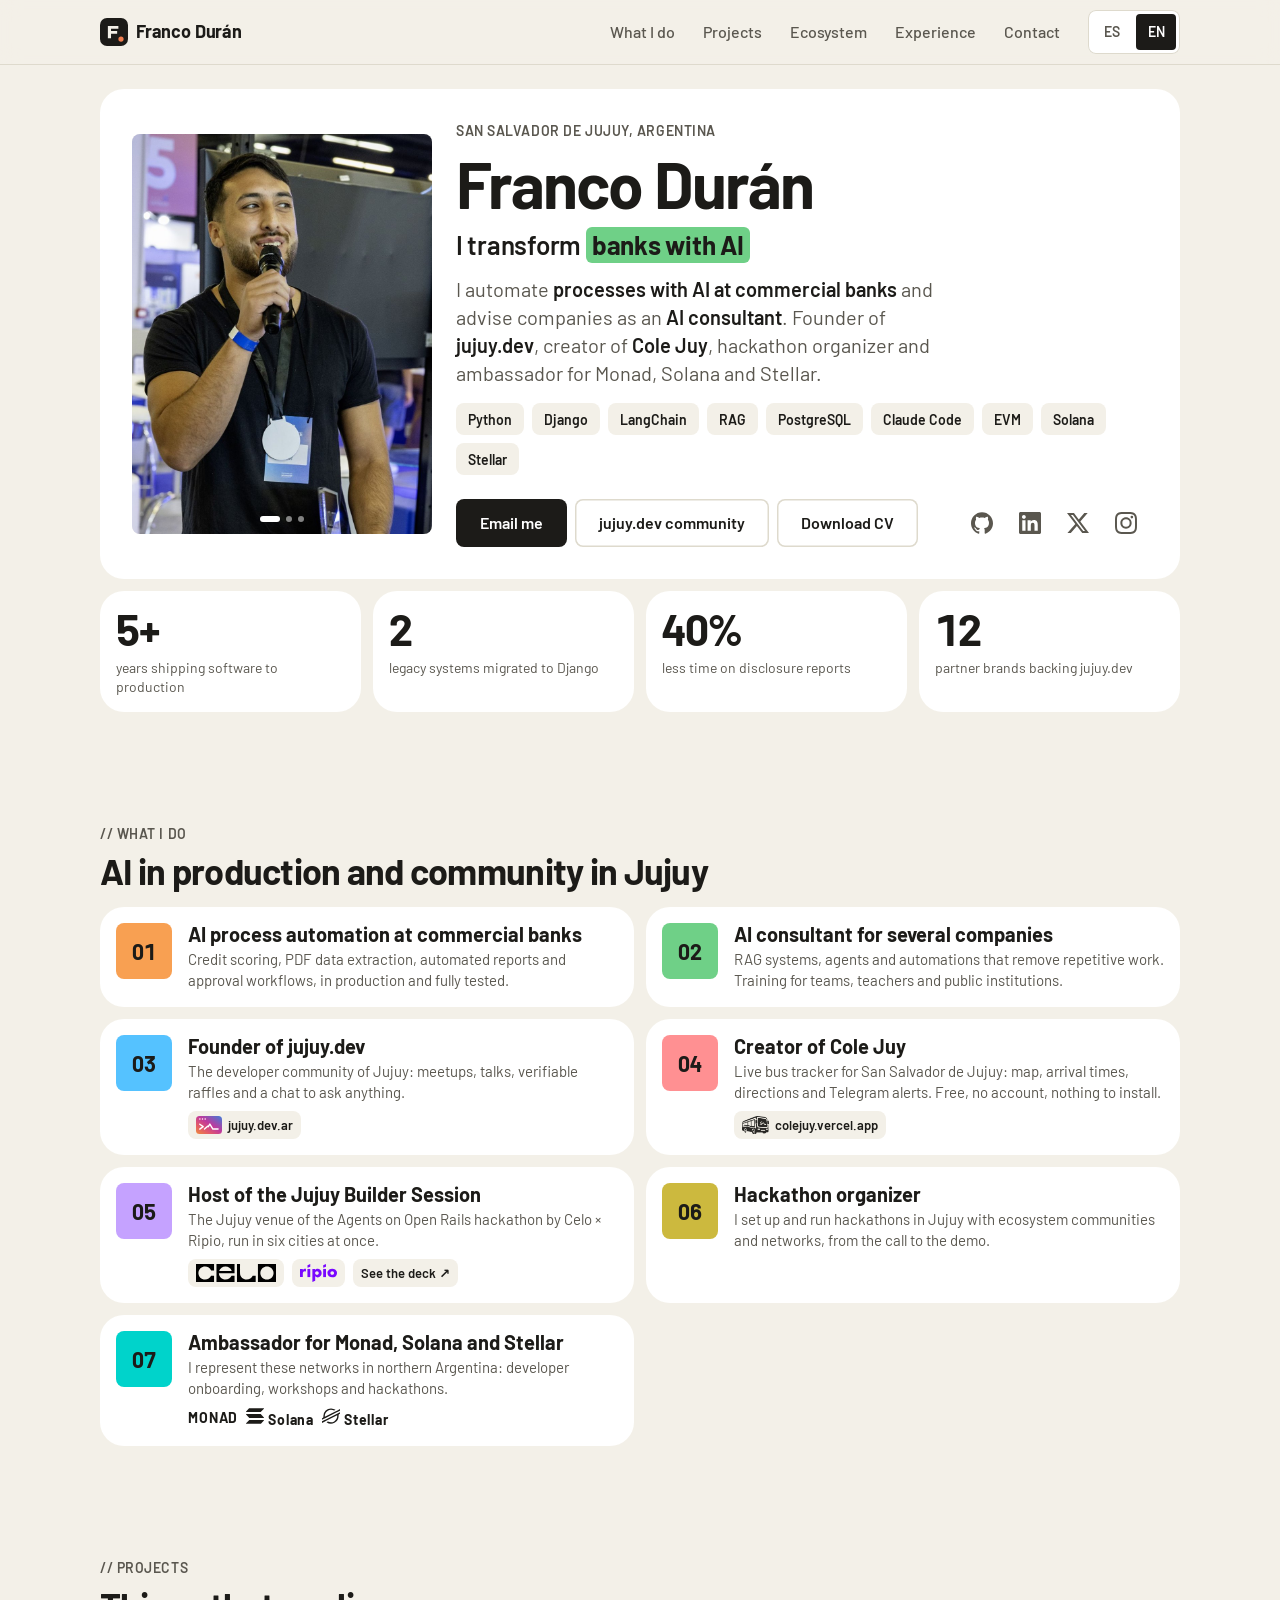
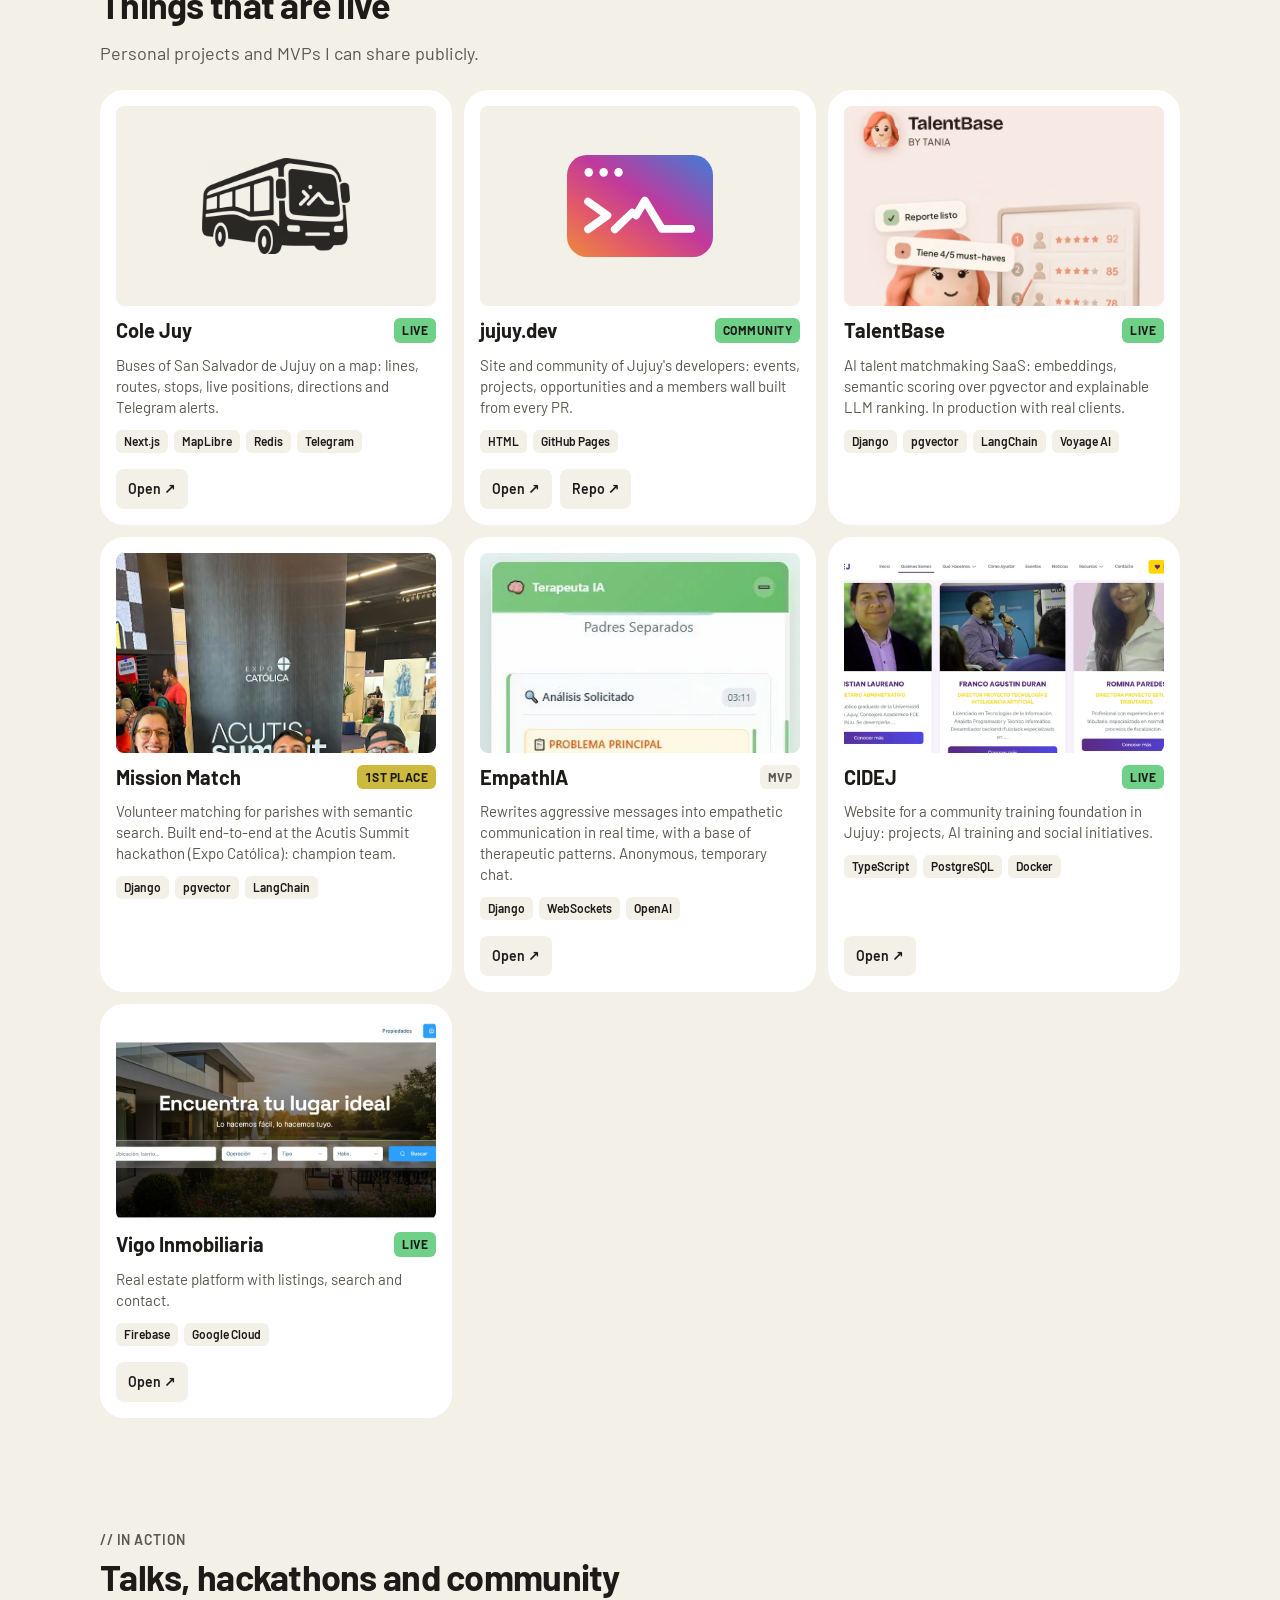
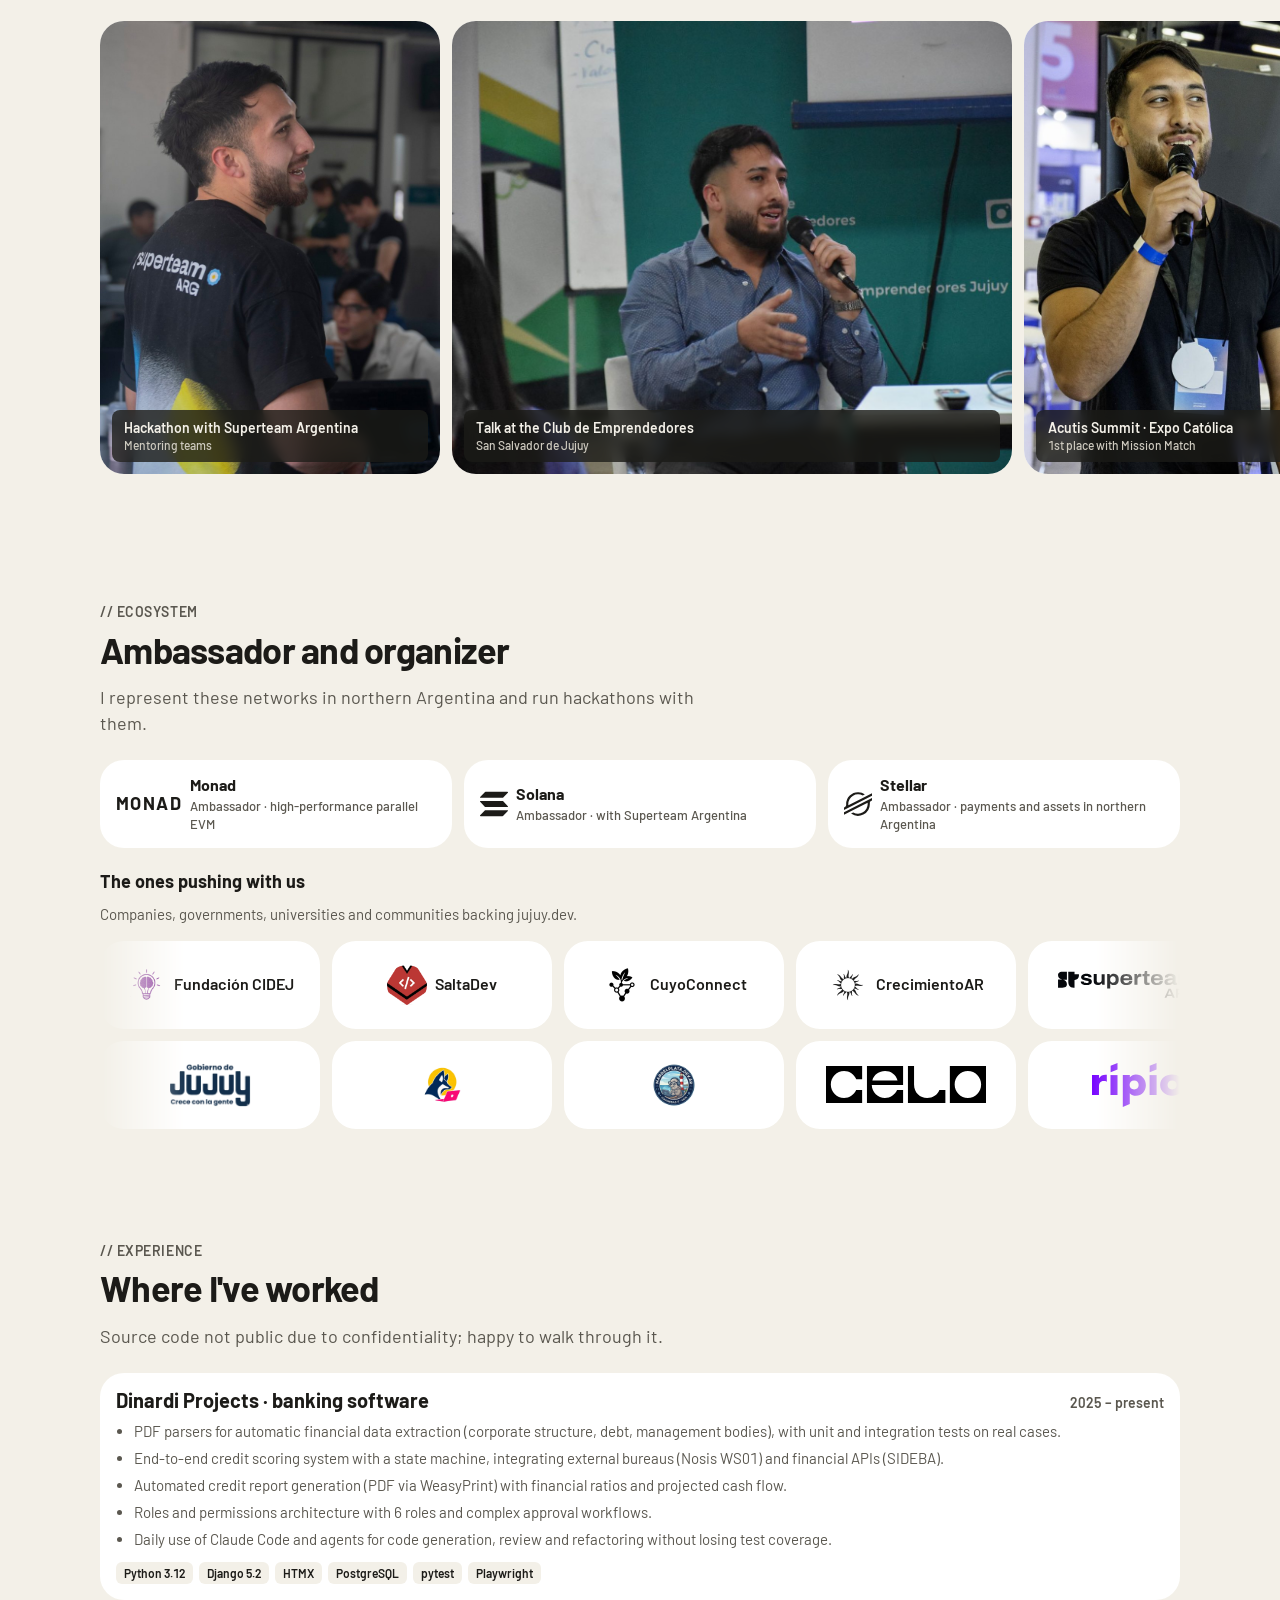
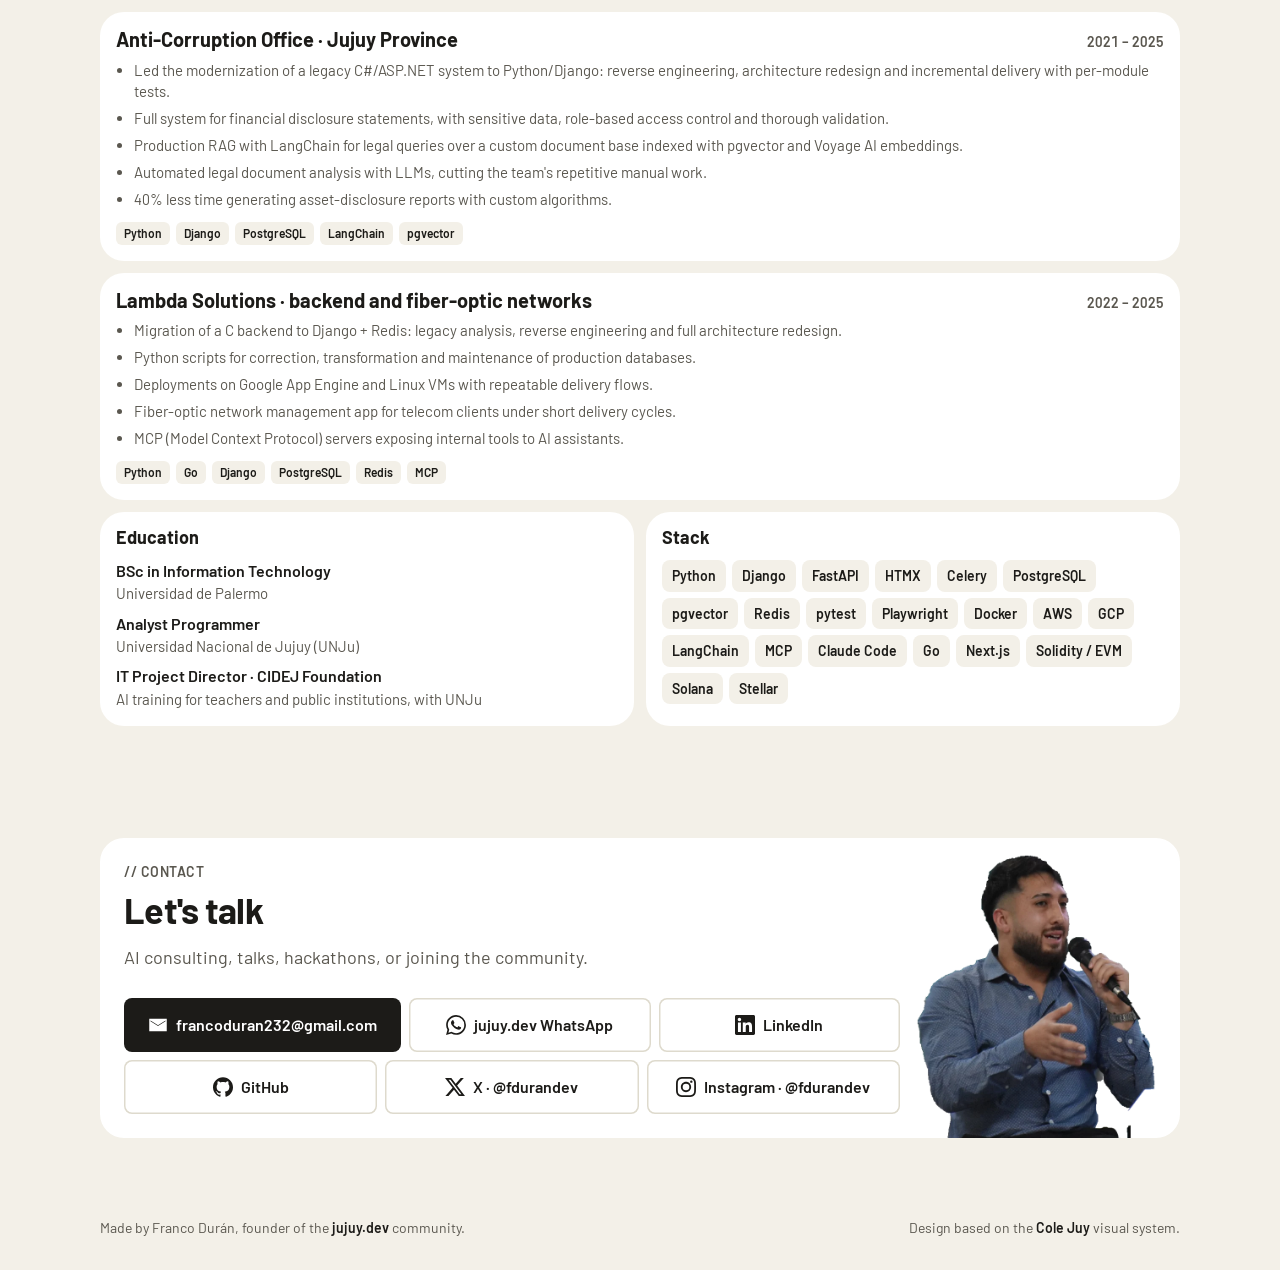
==== commit 4add9183: "Sumar las fotos del portfolio anterior: charla en el Club de Emprendedores (hero y galería) y recort" ====
--- a/index.html
+++ b/index.html
@@ -13,7 +13,7 @@
 <meta name="theme-color" content="#171714" media="(prefers-color-scheme: dark)">
 <link rel="icon" href="data:image/svg+xml,<svg xmlns='http://www.w3.org/2000/svg' viewBox='0 0 32 32'><rect width='32' height='32' rx='8' fill='%231c1b18'/><path d='M9 23V9h12v3.2h-8.4v2.6h7v3.1h-7V23z' fill='%23f3f0e8'/><circle cx='24' cy='24' r='3' fill='%23ef7d4f'/></svg>">
 <link rel="preload" href="fonts/barlow-latin-700-normal.woff2" as="font" type="font/woff2" crossorigin>
-<link rel="stylesheet" href="styles.css?v=2">
+<link rel="stylesheet" href="styles.css?v=3">
 </head>
 <body>
 
@@ -44,7 +44,8 @@
         <div class="photo" id="hero-photos">
           <img class="on" src="assets/franco.jpg" alt="Franco Durán hablando con micrófono en un evento" width="890" height="1200">
           <img src="assets/franco-superteam.jpg" alt="Franco Durán con la remera de Superteam Argentina en un hackathon" width="900" height="1200" loading="lazy">
-          <div class="photo-dots" aria-hidden="true"><i class="on"></i><i></i></div>
+          <img src="assets/franco-charla.jpg" alt="Franco Durán dando una charla en el Club de Emprendedores de Jujuy" width="899" height="1200" loading="lazy">
+          <div class="photo-dots" aria-hidden="true"><i class="on"></i><i></i><i></i></div>
         </div>
         <div>
           <p class="eyebrow" data-t="hero.eyebrow">San Salvador de Jujuy, Argentina</p>
@@ -116,7 +117,8 @@
 
   <section id="contacto" class="contact">
     <div class="wrap">
-      <div class="panel">
+      <div class="panel has-cutout">
+        <img class="cutout" src="assets/franco-cutout.webp" alt="" width="568" height="700" loading="lazy">
         <div>
           <p class="eyebrow" data-t="contact.eyebrow">// contacto</p>
           <h2 data-t="contact.title">Hablemos</h2>
@@ -135,6 +137,6 @@
   </div>
 </footer>
 
-<script src="app.js?v=2"></script>
+<script src="app.js?v=3"></script>
 </body>
 </html>
--- a/styles.css
+++ b/styles.css
@@ -207,6 +207,14 @@
 
 /* ---------- Contacto ---------- */
 .contact .panel { display: grid; gap: var(--s4); padding: var(--s5); }
+.contact .has-cutout { position: relative; overflow: hidden; }
+.contact .has-cutout > div { position: relative; z-index: 1; }
+.cutout { display: none; }
+@media (min-width: 900px) {
+  .contact .has-cutout { padding-right: 280px; min-height: 300px; }
+  .cutout { display: block; position: absolute; right: var(--s5); bottom: 0; width: 240px; height: auto; transform: translateY(12px); transition: transform 600ms var(--ease-out); }
+  .contact .has-cutout:hover .cutout { transform: translateY(0); }
+}
 .contact .row { display: flex; flex-wrap: wrap; gap: var(--s2); }
 .contact .row .button { flex: 1 1 200px; }
 
